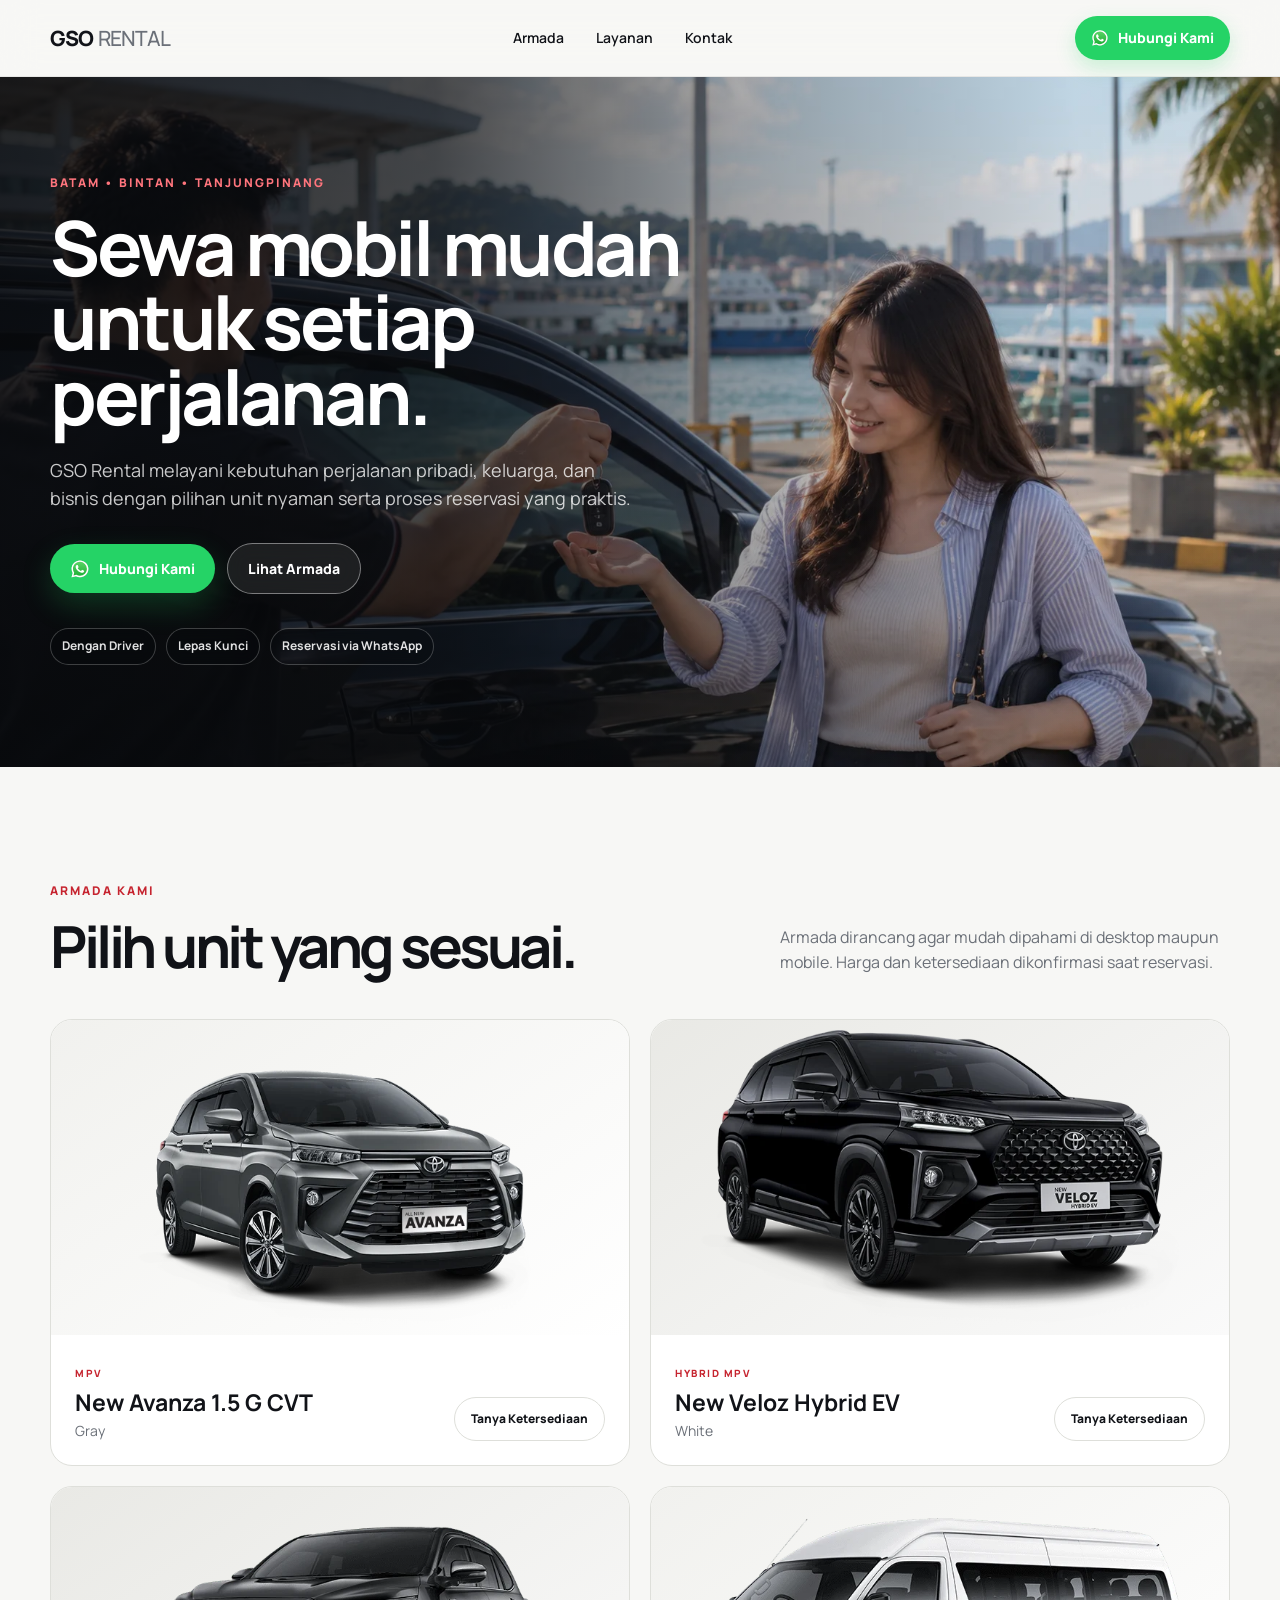
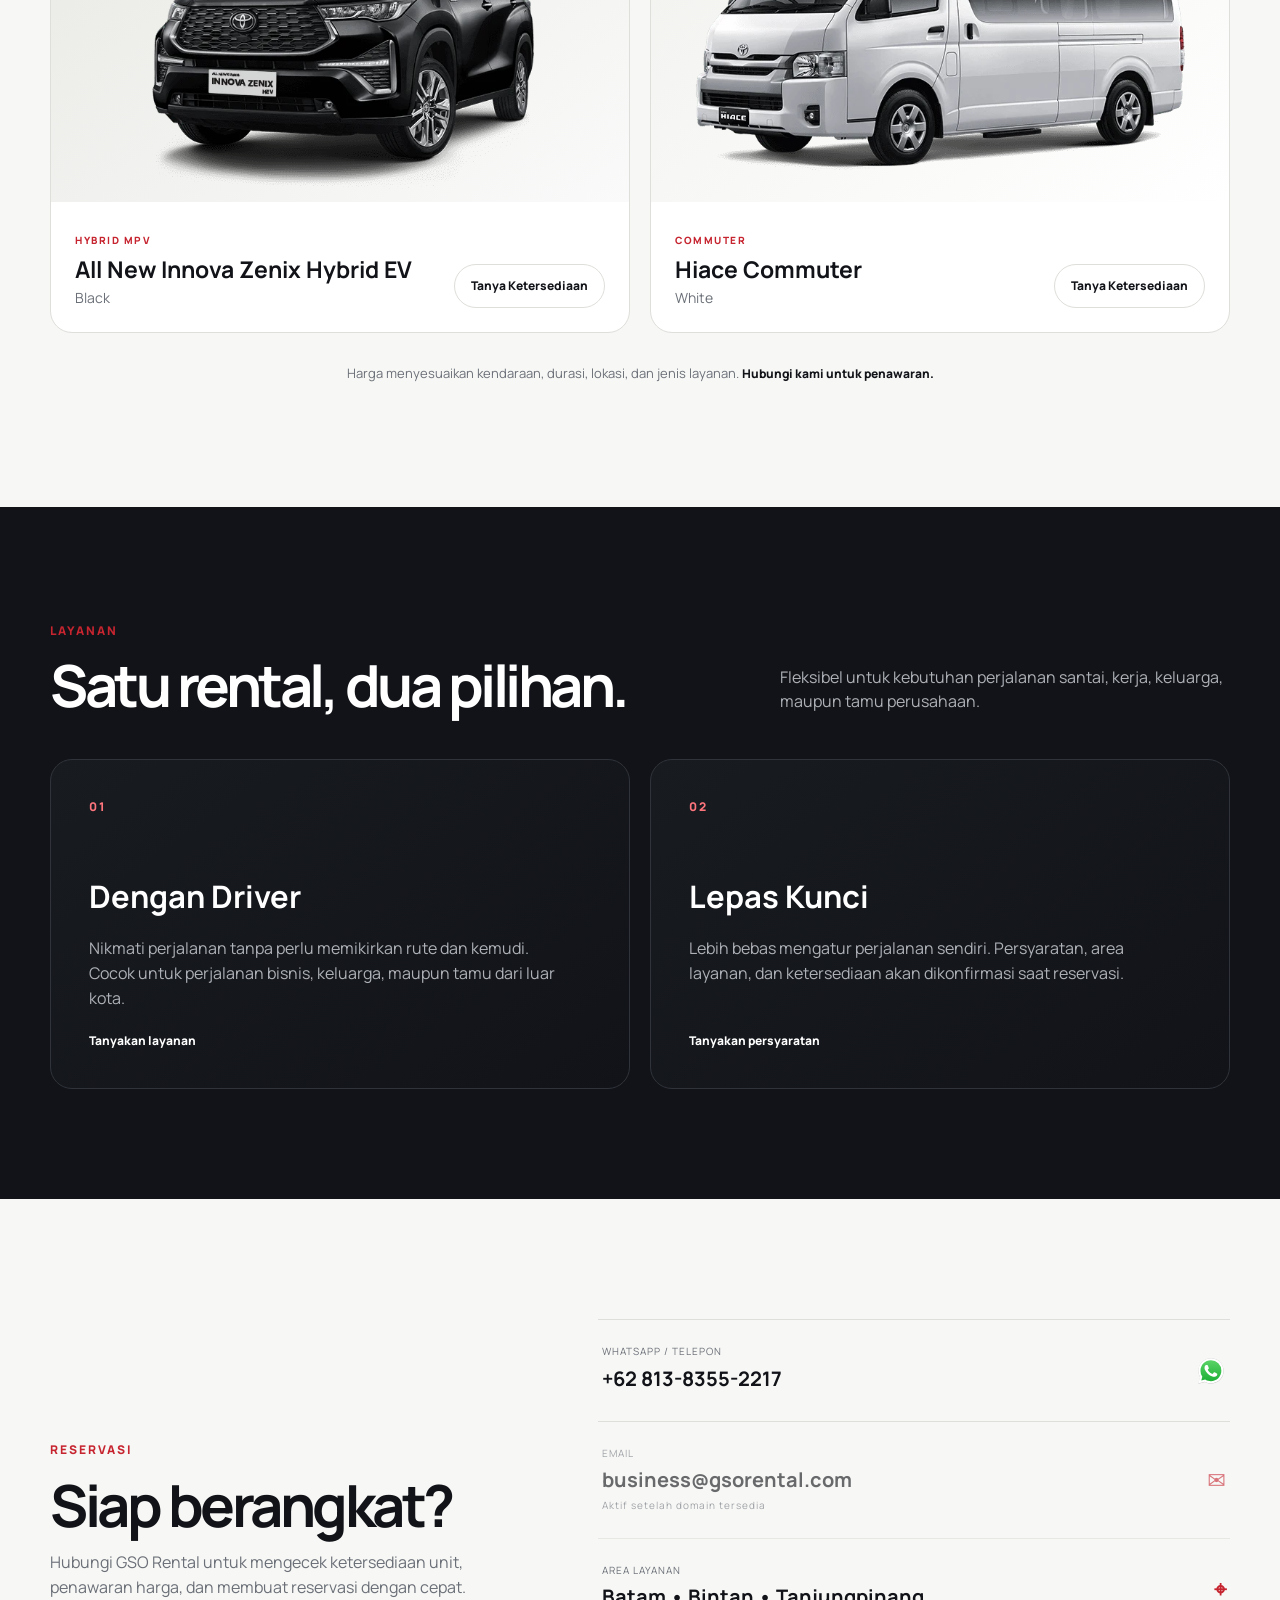
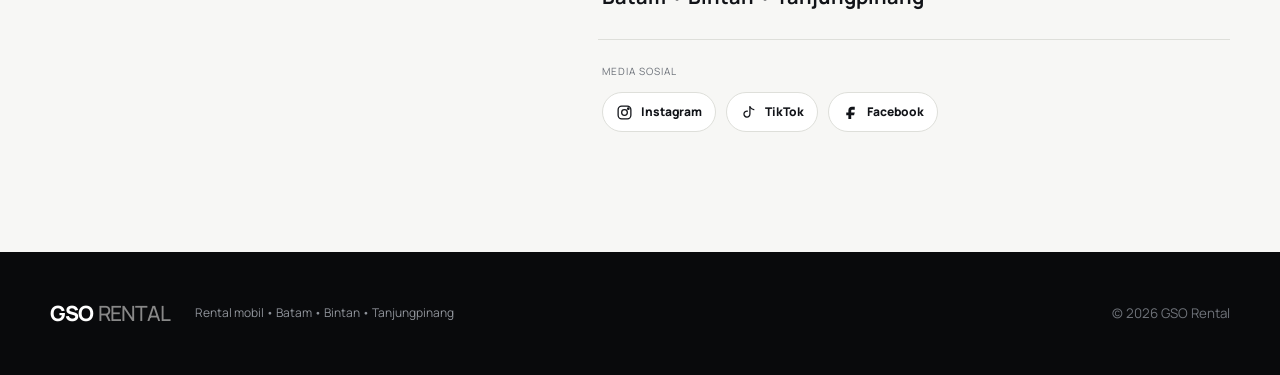
==== index.html @ fa52f247 "Added assets, Change png to webp Added new assets for car rental Changed png to webp in html and cs" ====
<!doctype html>
<html lang="id">
<head>
  <meta charset="utf-8">
  <meta name="viewport" content="width=device-width,initial-scale=1">
  <meta name="description" content="Rental mobil Batam, Bintan & Tanjungpinang dari GSO Rental. Pilihan Avanza, Veloz Hybrid, Innova Zenix Hybrid dan Hiace. Tersedia dengan driver atau lepas kunci.">
  <meta name="robots" content="noindex,nofollow">
  <meta name="theme-color" content="#111318">
  <meta property="og:locale" content="id_ID">
  <meta property="og:type" content="website">
  <meta property="og:title" content="GSO Rental | Rental Mobil Batam, Bintan & Tanjungpinang">
  <meta property="og:description" content="Sewa mobil dengan driver atau lepas kunci di Batam, Bintan dan Tanjungpinang. Cek unit dan ketersediaan via WhatsApp.">
  <meta property="og:site_name" content="GSO Rental">
  <meta name="twitter:card" content="summary_large_image">
  <meta name="twitter:title" content="GSO Rental | Rental Mobil Batam, Bintan & Tanjungpinang">
  <meta name="twitter:description" content="Sewa mobil dengan driver atau lepas kunci di Batam, Bintan dan Tanjungpinang.">
  <title>Rental Mobil Batam, Bintan & Tanjungpinang | GSO Rental</title>
  <!-- Preview deployment: keep noindex above. When gsorental.com is live, change to index,follow and add canonical/og:url. -->
  <script type="application/ld+json">
  {
    "@context": "https://schema.org",
    "@type": "AutoRental",
    "name": "GSO Rental",
    "description": "Rental mobil dengan driver atau lepas kunci di Batam, Bintan dan Tanjungpinang.",
    "telephone": "+62 813-8355-2217",
    "areaServed": ["Batam", "Bintan", "Tanjungpinang"],
    "availableLanguage": ["id"]
  }
  </script>
  <link rel="preconnect" href="https://fonts.googleapis.com">
  <link rel="preconnect" href="https://fonts.gstatic.com" crossorigin>
  <link href="https://fonts.googleapis.com/css2?family=Manrope:wght@400;500;600;700;800&display=swap" rel="stylesheet">
  <link rel="stylesheet" href="style.css">
</head>
<body>
  <header class="nav-wrap">
    <nav class="nav container">
      <a class="brand" href="#top" aria-label="GSO Rental">GSO<span>RENTAL</span></a>
      <div class="nav-links">
        <a href="#armada">Armada</a>
        <a href="#layanan">Layanan</a>
        <a href="#kontak">Kontak</a>
      </div>
      <a class="btn btn-small nav-cta" href="https://wa.me/6281383552217?text=Halo%20GSO%20Rental%2C%20saya%20ingin%20menanyakan%20ketersediaan%20mobil." target="_blank" rel="noopener">
        <img src="assets/whatsapp.svg" alt="" aria-hidden="true"> Hubungi Kami
      </a>
    </nav>
  </header>

  <main id="top">
    <section class="hero-photo">
      <div class="hero-overlay"></div>
      <div class="hero container">
        <div class="hero-copy reveal">
          <div class="eyebrow hero-eyebrow">BATAM • BINTAN • TANJUNGPINANG</div>
          <h1>Sewa mobil mudah<br><em>untuk setiap perjalanan.</em></h1>
          <p>GSO Rental melayani kebutuhan perjalanan pribadi, keluarga, dan bisnis dengan pilihan unit nyaman serta proses reservasi yang praktis.</p>
          <div class="hero-actions">
            <a class="btn btn-primary" href="https://wa.me/6281383552217?text=Halo%20GSO%20Rental%2C%20saya%20ingin%20reservasi%20mobil." target="_blank" rel="noopener">
              <img src="assets/whatsapp.svg" alt="" aria-hidden="true"> Hubungi Kami
            </a>
            <a class="btn btn-ghost" href="#armada">Lihat Armada</a>
          </div>
          <div class="hero-meta">
            <span>Dengan Driver</span>
            <span>Lepas Kunci</span>
            <span>Reservasi via WhatsApp</span>
          </div>
        </div>
      </div>
    </section>

    <section class="section container" id="armada">
      <div class="section-head reveal">
        <div><span class="eyebrow">ARMADA KAMI</span><h2>Pilih unit yang sesuai.</h2></div>
        <p>Armada dirancang agar mudah dipahami di desktop maupun mobile. Harga dan ketersediaan dikonfirmasi saat reservasi.</p>
      </div>
      <div class="fleet-grid">
        <article class="car-card reveal">
          <div class="car-img"><img src="assets/avanza.webp" alt="New Avanza 1.5 G CVT warna gray" loading="lazy"></div>
          <div class="car-info">
            <div>
              <span>MPV</span>
              <h3>New Avanza 1.5 G CVT</h3>
              <p>Gray</p>
            </div>
            <a class="mini-cta" href="https://wa.me/6281383552217?text=Halo%20GSO%20Rental%2C%20saya%20ingin%20menanyakan%20New%20Avanza%201.5%20G%20CVT." target="_blank" rel="noopener">Tanya Ketersediaan</a>
          </div>
        </article>
        <article class="car-card reveal">
          <div class="car-img dark"><img src="assets/veloz.webp" alt="New Veloz Hybrid EV warna white" loading="lazy"></div>
          <div class="car-info">
            <div>
              <span>HYBRID MPV</span>
              <h3>New Veloz Hybrid EV</h3>
              <p>White</p>
            </div>
            <a class="mini-cta" href="https://wa.me/6281383552217?text=Halo%20GSO%20Rental%2C%20saya%20ingin%20menanyakan%20New%20Veloz%20Hybrid%20EV." target="_blank" rel="noopener">Tanya Ketersediaan</a>
          </div>
        </article>
        <article class="car-card reveal">
          <div class="car-img dark"><img src="assets/zenix.webp" alt="All New Innova Zenix Hybrid EV" loading="lazy"></div>
          <div class="car-info">
            <div>
              <span>HYBRID MPV</span>
              <h3>All New Innova Zenix Hybrid EV</h3>
              <p>Black</p>
            </div>
            <a class="mini-cta" href="https://wa.me/6281383552217?text=Halo%20GSO%20Rental%2C%20saya%20ingin%20menanyakan%20All%20New%20Innova%20Zenix%20Hybrid%20EV." target="_blank" rel="noopener">Tanya Ketersediaan</a>
          </div>
        </article>
        <article class="car-card reveal">
          <div class="car-img"><img src="assets/hiace.webp" alt="Hiace Commuter warna white" loading="lazy"></div>
          <div class="car-info">
            <div>
              <span>COMMUTER</span>
              <h3>Hiace Commuter</h3>
              <p>White</p>
            </div>
            <a class="mini-cta" href="https://wa.me/6281383552217?text=Halo%20GSO%20Rental%2C%20saya%20ingin%20menanyakan%20Hiace%20Commuter." target="_blank" rel="noopener">Tanya Ketersediaan</a>
          </div>
        </article>
      </div>
      <p class="price-note reveal">Harga menyesuaikan kendaraan, durasi, lokasi, dan jenis layanan. <a href="https://wa.me/6281383552217" target="_blank" rel="noopener">Hubungi kami untuk penawaran.</a></p>
    </section>

    <section class="service-section" id="layanan">
      <div class="container">
        <div class="section-head light reveal">
          <div><span class="eyebrow">LAYANAN</span><h2 class="service-title">Satu rental, dua pilihan.</h2></div>
          <p>Fleksibel untuk kebutuhan perjalanan santai, kerja, keluarga, maupun tamu perusahaan.</p>
        </div>
        <div class="service-grid">
          <article class="service-card reveal">
            <div class="num">01</div>
            <h3>Dengan Driver</h3>
            <p>Nikmati perjalanan tanpa perlu memikirkan rute dan kemudi. Cocok untuk perjalanan bisnis, keluarga, maupun tamu dari luar kota.</p>
            <a href="https://wa.me/6281383552217?text=Halo%20GSO%20Rental%2C%20saya%20tertarik%20rental%20dengan%20driver." target="_blank" rel="noopener">Tanyakan layanan</a>
          </article>
          <article class="service-card reveal">
            <div class="num">02</div>
            <h3>Lepas Kunci</h3>
            <p>Lebih bebas mengatur perjalanan sendiri. Persyaratan, area layanan, dan ketersediaan akan dikonfirmasi saat reservasi.</p>
            <a href="https://wa.me/6281383552217?text=Halo%20GSO%20Rental%2C%20saya%20tertarik%20rental%20lepas%20kunci." target="_blank" rel="noopener">Tanyakan persyaratan</a>
          </article>
        </div>
      </div>
    </section>

    <section class="contact container" id="kontak">
      <div class="contact-copy reveal">
        <span class="eyebrow">RESERVASI</span>
        <h2>Siap berangkat?</h2>
        <p>Hubungi GSO Rental untuk mengecek ketersediaan unit, penawaran harga, dan membuat reservasi dengan cepat.</p>
      </div>
      <div class="contact-panel reveal">
        <a class="contact-row" href="https://wa.me/6281383552217" target="_blank" rel="noopener">
          <span><small>WHATSAPP / TELEPON</small><strong>+62 813-8355-2217</strong></span>
          <img class="contact-wa" src="assets/whatsapp.svg" alt="WhatsApp">
        </a>
        <div class="contact-row muted">
          <span><small>EMAIL</small><strong>business@gsorental.com</strong><em>Aktif setelah domain tersedia</em></span>
          <b>✉</b>
        </div>
        <div class="contact-row">
          <span><small>AREA LAYANAN</small><strong>Batam • Bintan • Tanjungpinang</strong></span>
          <b>⌖</b>
        </div>
        <div class="social-block">
          <small>MEDIA SOSIAL</small>
          <div class="social-links" aria-label="Media sosial GSO Rental">
            <a href="#" aria-label="Instagram GSO Rental" title="Instagram">
              <svg viewBox="0 0 24 24" aria-hidden="true"><rect x="3" y="3" width="18" height="18" rx="5"></rect><circle cx="12" cy="12" r="4"></circle><circle cx="17.4" cy="6.6" r="1"></circle></svg>
              <span>Instagram</span>
            </a>
            <a href="#" aria-label="TikTok GSO Rental" title="TikTok">
              <svg viewBox="0 0 24 24" aria-hidden="true"><path d="M14 4v10.2a4.2 4.2 0 1 1-3.6-4.16"></path><path d="M14 4c1.1 2.5 2.8 3.8 5.5 4"></path></svg>
              <span>TikTok</span>
            </a>
            <a href="#" aria-label="Facebook GSO Rental" title="Facebook">
              <svg viewBox="0 0 24 24" aria-hidden="true"><path d="M14 8h4V4h-4c-3 0-5 2-5 5v3H6v4h3v5h4v-5h4l1-4h-5V9c0-.7.3-1 1-1z"></path></svg>
              <span>Facebook</span>
            </a>
          </div>
        </div>
      </div>
    </section>
  </main>

  <footer>
    <div class="container">
      <div class="brand inverse">GSO<span>RENTAL</span></div>
      <p>Rental mobil • Batam • Bintan • Tanjungpinang</p>
      <small>© <span id="year"></span> GSO Rental</small>
    </div>
  </footer>
  <script src="script.js"></script>
</body>
</html>
---- style.css ----
:root{
  --ink:#111318;
  --muted:#6b7078;
  --paper:#f7f7f5;
  --line:#dedfda;
  --accent:#c6242f;
  --dark:#111318;
  --white:#fff;
  --wa:#25d366;
  --radius:22px;
}
*{box-sizing:border-box}
html{scroll-behavior:smooth}
body{margin:0;font-family:Manrope,system-ui,sans-serif;color:var(--ink);background:var(--paper);line-height:1.55}
.container{width:min(1180px,calc(100% - 40px));margin:auto}

.nav-wrap{position:sticky;top:0;z-index:20;background:rgba(247,247,245,.88);backdrop-filter:blur(18px);border-bottom:1px solid rgba(17,19,24,.07)}
.nav{height:76px;display:flex;align-items:center;justify-content:space-between;gap:18px}
.brand{font-size:21px;font-weight:800;letter-spacing:-1px;text-decoration:none;color:var(--ink);flex-shrink:0}
.brand span{font-weight:500;margin-left:5px;color:var(--muted)}
.nav-links{display:flex;gap:32px}
.nav-links a{color:var(--ink);text-decoration:none;font-weight:600;font-size:14px}
.nav-links a:hover{color:var(--accent)}
.btn{display:inline-flex;align-items:center;justify-content:center;gap:9px;padding:14px 20px;border-radius:999px;background:var(--ink);color:#fff;text-decoration:none;font-size:14px;font-weight:800;transition:transform .22s ease,background .22s ease,border-color .22s ease,box-shadow .22s ease}
.btn:hover{transform:translateY(-2px);background:var(--accent)}
.btn img{width:20px;height:20px;display:block}
.btn-small{padding:11px 16px}
.nav-cta{background:var(--wa);color:#fff;box-shadow:0 8px 20px rgba(37,211,102,.22)}
.nav-cta:hover{background:#20be5b;box-shadow:0 12px 28px rgba(37,211,102,.28)}
.nav-cta img{width:18px;height:18px}

.hero-photo{position:relative;min-height:690px;background-image:url('assets/hero-handover.webp');background-size:cover;background-position:center 46%;isolation:isolate;overflow:hidden}
.hero-overlay{position:absolute;inset:0;z-index:-1;background:linear-gradient(90deg,rgba(7,9,12,.88) 0%,rgba(7,9,12,.74) 34%,rgba(7,9,12,.34) 58%,rgba(7,9,12,.08) 84%),linear-gradient(0deg,rgba(7,9,12,.24),transparent 45%)}
.hero{min-height:690px;display:flex;align-items:center;padding-top:70px;padding-bottom:80px}
.hero-copy{max-width:640px;color:#fff}
.eyebrow{display:inline-block;font-size:12px;font-weight:800;letter-spacing:2px;color:var(--accent);margin-bottom:17px}
.hero-eyebrow{color:#ff757d}
.hero h1,.section h2,.service-section h2,.contact h2{font-size:clamp(42px,6vw,76px);line-height:.98;letter-spacing:-3.5px;margin:0}
.hero h1 em{font-style:normal;color:#fff}
.hero-copy>p{max-width:590px;font-size:18px;color:rgba(255,255,255,.78);margin:24px 0 30px}
.hero-actions{display:flex;gap:12px;align-items:center;flex-wrap:wrap}
.btn-primary{background:var(--wa);box-shadow:0 12px 30px rgba(37,211,102,.22);color:#fff}
.btn-primary:hover{background:#20be5b;box-shadow:0 15px 34px rgba(37,211,102,.28)}
.btn-ghost{background:rgba(255,255,255,.08);border:1px solid rgba(255,255,255,.42);backdrop-filter:blur(10px)}
.btn-ghost:hover{background:rgba(255,255,255,.16);border-color:#fff}
.hero-meta{display:flex;gap:10px;flex-wrap:wrap;margin-top:34px;color:rgba(255,255,255,.88);font-size:12px;font-weight:700}
.hero-meta span{border:1px solid rgba(255,255,255,.22);background:rgba(7,9,12,.25);backdrop-filter:blur(8px);padding:8px 11px;border-radius:999px}

.section{padding:110px 0}
.section-head{display:flex;justify-content:space-between;align-items:end;gap:50px;margin-bottom:45px}
.section-head h2,.service-section h2,.contact h2{font-size:clamp(36px,5vw,58px)}
.section-head>p{max-width:450px;color:var(--muted);margin:0}
.fleet-grid{display:grid;grid-template-columns:1fr 1fr;gap:20px}
.car-card{background:#fff;border:1px solid var(--line);border-radius:var(--radius);overflow:hidden;transition:transform .3s ease,box-shadow .3s ease}
.car-card:hover{transform:translateY(-5px);box-shadow:0 24px 60px rgba(0,0,0,.08)}
.car-img{height:315px;display:flex;align-items:center;justify-content:center;background:linear-gradient(145deg,#f1f1ee,#fff);overflow:hidden}
.car-img.dark{background:linear-gradient(145deg,#e9e9e5,#fafafa)}
.car-img img{width:94%;height:94%;object-fit:contain;transition:transform .4s ease}
.car-card:hover img{transform:scale(1.04)}
.car-info{display:flex;justify-content:space-between;align-items:end;padding:24px;gap:24px}
.car-info span{font-size:10px;font-weight:800;letter-spacing:1.5px;color:var(--accent)}
.car-info h3{font-size:23px;line-height:1.15;margin:5px 0 4px}
.car-info p{margin:0;color:var(--muted);font-size:14px}
.mini-cta,.price-note a,.service-card a{font-size:12px;font-weight:800;color:var(--ink);text-decoration:none}
.mini-cta{display:inline-flex;align-items:center;justify-content:center;white-space:nowrap;padding:12px 16px;border-radius:999px;border:1px solid var(--line);background:#fff;transition:.2s}
.mini-cta:hover{color:#fff;background:var(--ink);border-color:var(--ink)}
.price-note{text-align:center;color:var(--muted);font-size:13px;margin-top:30px}

.service-section{background:var(--dark);color:#fff;padding:110px 0}
.section-head.light p{color:#aeb1b7}
.service-grid{display:grid;grid-template-columns:1fr 1fr;gap:20px}
.service-card{position:relative;border:1px solid #30333a;border-radius:var(--radius);padding:38px;min-height:330px;background:linear-gradient(145deg,#181b20,#111318)}
.service-card .num{color:#ff757d;font-size:12px;font-weight:800;letter-spacing:2px}
.service-card h3{font-size:31px;margin:55px 0 10px}
.service-card p{color:#aeb1b7;max-width:480px}
.service-card a{color:#fff;position:absolute;bottom:38px}
.service-card a:hover{color:#7affaa}

.contact{display:grid;grid-template-columns:.85fr 1.15fr;gap:80px;align-items:center;padding:120px 0}
.contact-copy p{color:var(--muted);max-width:500px}
.contact-panel{border-top:1px solid var(--line)}
.contact-row{display:flex;justify-content:space-between;align-items:center;padding:24px 4px;border-bottom:1px solid var(--line);text-decoration:none;color:var(--ink)}
.contact-row small,.contact-row em,.social-block>small{display:block;color:var(--muted);font-size:10px;letter-spacing:1px;font-style:normal}
.contact-row strong{display:block;font-size:20px;margin:3px 0}
.contact-row b{font-size:22px;color:var(--accent)}
.contact-row.muted{opacity:.62}
.contact-wa{width:30px;height:30px}
.social-block{padding:24px 4px 0}
.social-links{display:flex;gap:10px;flex-wrap:wrap;margin-top:12px}
.social-links a{display:inline-flex;align-items:center;gap:8px;padding:10px 13px;border:1px solid var(--line);border-radius:999px;color:var(--ink);text-decoration:none;font-size:12px;font-weight:800;background:#fff;transition:.2s}
.social-links a:hover{transform:translateY(-2px);border-color:#b9bbc0}
.social-links svg{width:17px;height:17px;fill:none;stroke:currentColor;stroke-width:1.8;stroke-linecap:round;stroke-linejoin:round}
.social-links a:nth-child(3) svg{fill:currentColor;stroke:none}

footer{background:#090a0c;color:#fff;padding:40px 0}
footer .container{display:flex;align-items:center;gap:25px}
footer p{color:#8f939a;font-size:12px;flex:1}
.brand.inverse{color:#fff}.brand.inverse span{color:#888}
footer small{color:#6f737a}

.reveal{opacity:0;transform:translateY(22px);transition:opacity .7s ease,transform .7s ease}
.reveal.visible{opacity:1;transform:none}

@media(max-width:900px){
  .nav-links{display:none}
  .nav{height:72px}
  .hero-photo,.hero{min-height:650px}
  .hero-photo{background-position:60% center}
  .hero-overlay{background:linear-gradient(90deg,rgba(7,9,12,.92) 0%,rgba(7,9,12,.75) 60%,rgba(7,9,12,.3) 100%),linear-gradient(0deg,rgba(7,9,12,.24),transparent 45%)}
  .hero{padding-top:60px;padding-bottom:70px;align-items:flex-end}
  .hero-copy{max-width:560px}
  .hero h1{letter-spacing:-2.5px}
  .hero-copy>p{font-size:16px;max-width:500px}
  .section,.service-section{padding:82px 0}
  .section-head{display:block}
  .section-head>p{margin-top:18px}
  .service-grid,.contact{grid-template-columns:1fr}
  .contact{gap:35px;padding:82px 0}
  footer .container{align-items:flex-start;flex-direction:column;gap:5px}
  footer p{margin:3px 0}
}

@media(max-width:720px){
  .fleet-grid{
    display:flex;
    gap:16px;
    overflow-x:auto;
    scroll-snap-type:x mandatory;
    padding-bottom:8px;
    margin-right:-6px;
  }
  .fleet-grid::-webkit-scrollbar{height:7px}
  .fleet-grid::-webkit-scrollbar-thumb{background:#cbcec9;border-radius:999px}
  .car-card{
    min-width:86vw;
    max-width:360px;
    flex:0 0 86vw;
    scroll-snap-align:start;
  }
  .car-card:hover{transform:none;box-shadow:none}
  .car-img{height:210px;padding:8px 10px}
  .car-img img{width:88%;height:88%}
  .car-info{display:grid;grid-template-columns:1fr;align-items:start;padding:20px;gap:16px}
  .car-info h3{font-size:25px}
  .mini-cta{width:100%;padding:13px 16px}
}

@media(max-width:520px){
  .container{width:min(100% - 28px,1180px)}
  .nav .brand{font-size:18px}
  .nav-cta{font-size:13px;padding:11px 14px;min-height:42px;white-space:nowrap}
  .nav-cta img{width:18px;height:18px}
  .hero-photo,.hero{min-height:600px}
  .hero-photo{background-position:66% center}
  .hero-overlay{background:linear-gradient(180deg,rgba(7,9,12,.78) 0%,rgba(7,9,12,.65) 38%,rgba(7,9,12,.52) 100%)}
  .hero{padding-top:46px;padding-bottom:46px;align-items:flex-end}
  .hero h1{font-size:clamp(38px,13vw,52px);line-height:1.02;letter-spacing:-2.1px}
  .hero-copy>p{font-size:14px;max-width:95%}
  .hero-actions{display:flex;flex-wrap:nowrap;gap:8px;align-items:center}
  .hero-actions .btn{
    flex:0 0 auto;
    min-height:42px;
    padding:10px 13px;
    font-size:12.5px;
    line-height:1;
    gap:7px;
    white-space:nowrap;
  }
  .hero-actions .btn img{width:17px;height:17px}
  .hero-meta{gap:7px;margin-top:22px}
  .hero-meta span{padding:7px 9px;font-size:10px}
  .section-head h2,.service-section h2,.contact h2{font-size:34px}
  .service-section .section-head{margin-bottom:32px}
  .service-section .service-title{
    font-size:35px;
    line-height:1.12;
    letter-spacing:-1.35px;
    max-width:320px;
    text-wrap:balance;
  }
  .service-section .section-head>p{
    margin-top:16px;
    line-height:1.7;
    max-width:360px;
  }
  .car-card{min-width:84vw;flex-basis:84vw}
  .car-img{height:190px}
  .service-card{padding:28px;min-height:300px}
  .service-card h3{font-size:27px;margin-top:44px}
  .service-card a{bottom:28px}
  .contact-row strong{font-size:16px}
  .social-links a span{display:none}
  .social-links a{width:42px;height:42px;padding:0;justify-content:center}
}

@media(max-width:380px){
  .nav-cta{font-size:12px;padding:10px 12px}
  .hero-actions{gap:6px}
  .hero-actions .btn{font-size:11.5px;padding:9px 11px}
  .hero-actions .btn img{width:16px;height:16px}
  .service-section .service-title{font-size:32px;line-height:1.14}
}

@media(prefers-reduced-motion:reduce){
  html{scroll-behavior:auto}
  *,*::before,*::after{transition-duration:.01ms!important;animation-duration:.01ms!important;animation-iteration-count:1!important}
}
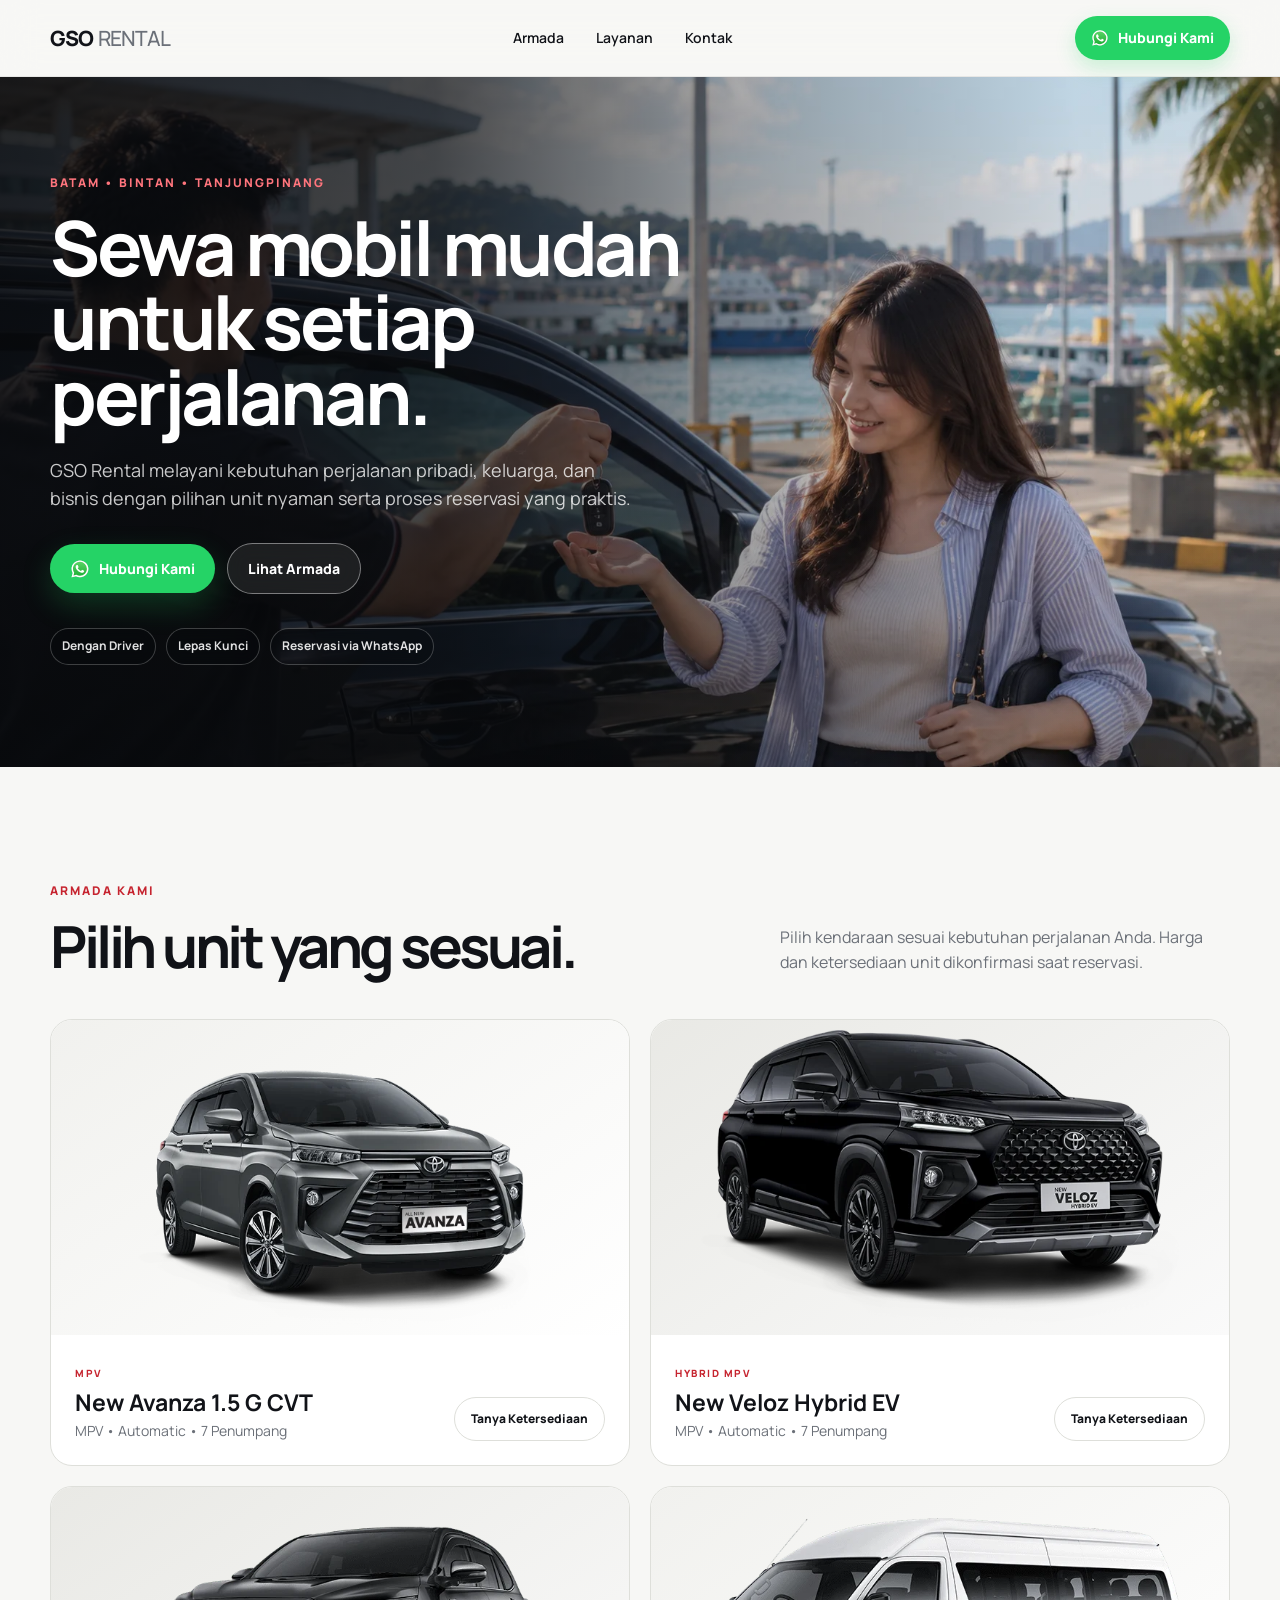
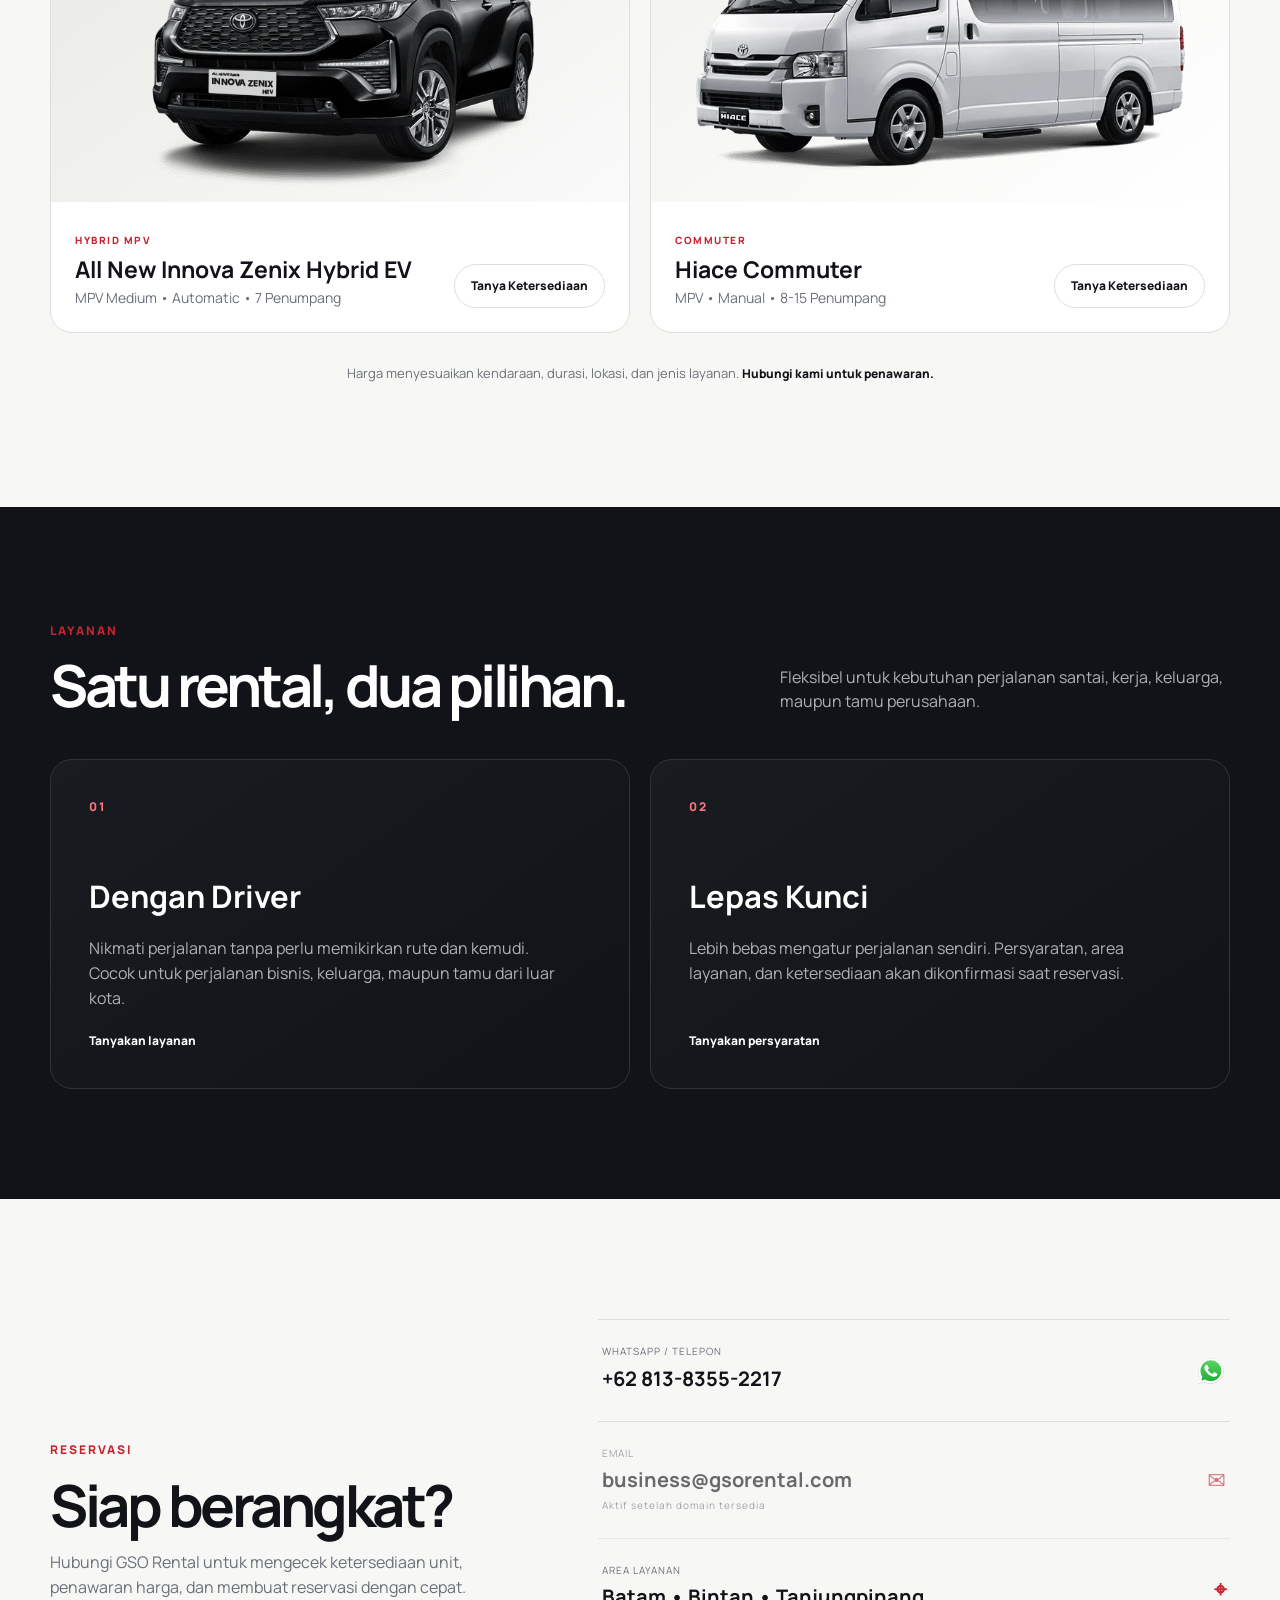
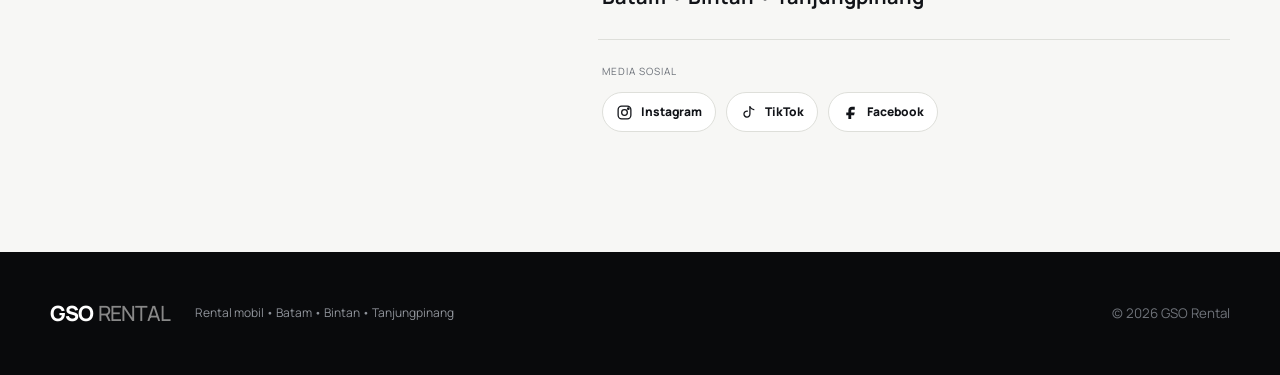
==== commit a55bc4a7: "Revise vehicle info with type and passenger details Updated vehicle descriptions to include type and" ====
--- a/index.html
+++ b/index.html
@@ -73,7 +73,7 @@
     <section class="section container" id="armada">
       <div class="section-head reveal">
         <div><span class="eyebrow">ARMADA KAMI</span><h2>Pilih unit yang sesuai.</h2></div>
-        <p>Armada dirancang agar mudah dipahami di desktop maupun mobile. Harga dan ketersediaan dikonfirmasi saat reservasi.</p>
+        <p>Pilih kendaraan sesuai kebutuhan perjalanan Anda. Harga dan ketersediaan unit dikonfirmasi saat reservasi.</p>
       </div>
       <div class="fleet-grid">
         <article class="car-card reveal">
@@ -82,7 +82,7 @@
             <div>
               <span>MPV</span>
               <h3>New Avanza 1.5 G CVT</h3>
-              <p>Gray</p>
+              <p>MPV • Automatic • 7 Penumpang</p>
             </div>
             <a class="mini-cta" href="https://wa.me/6281383552217?text=Halo%20GSO%20Rental%2C%20saya%20ingin%20menanyakan%20New%20Avanza%201.5%20G%20CVT." target="_blank" rel="noopener">Tanya Ketersediaan</a>
           </div>
@@ -93,7 +93,7 @@
             <div>
               <span>HYBRID MPV</span>
               <h3>New Veloz Hybrid EV</h3>
-              <p>White</p>
+              <p>MPV • Automatic • 7 Penumpang</p>
             </div>
             <a class="mini-cta" href="https://wa.me/6281383552217?text=Halo%20GSO%20Rental%2C%20saya%20ingin%20menanyakan%20New%20Veloz%20Hybrid%20EV." target="_blank" rel="noopener">Tanya Ketersediaan</a>
           </div>
@@ -104,7 +104,7 @@
             <div>
               <span>HYBRID MPV</span>
               <h3>All New Innova Zenix Hybrid EV</h3>
-              <p>Black</p>
+              <p>MPV Medium • Automatic • 7 Penumpang</p>
             </div>
             <a class="mini-cta" href="https://wa.me/6281383552217?text=Halo%20GSO%20Rental%2C%20saya%20ingin%20menanyakan%20All%20New%20Innova%20Zenix%20Hybrid%20EV." target="_blank" rel="noopener">Tanya Ketersediaan</a>
           </div>
@@ -115,7 +115,7 @@
             <div>
               <span>COMMUTER</span>
               <h3>Hiace Commuter</h3>
-              <p>White</p>
+              <p>MPV • Manual • 8-15 Penumpang</p>
             </div>
             <a class="mini-cta" href="https://wa.me/6281383552217?text=Halo%20GSO%20Rental%2C%20saya%20ingin%20menanyakan%20Hiace%20Commuter." target="_blank" rel="noopener">Tanya Ketersediaan</a>
           </div>
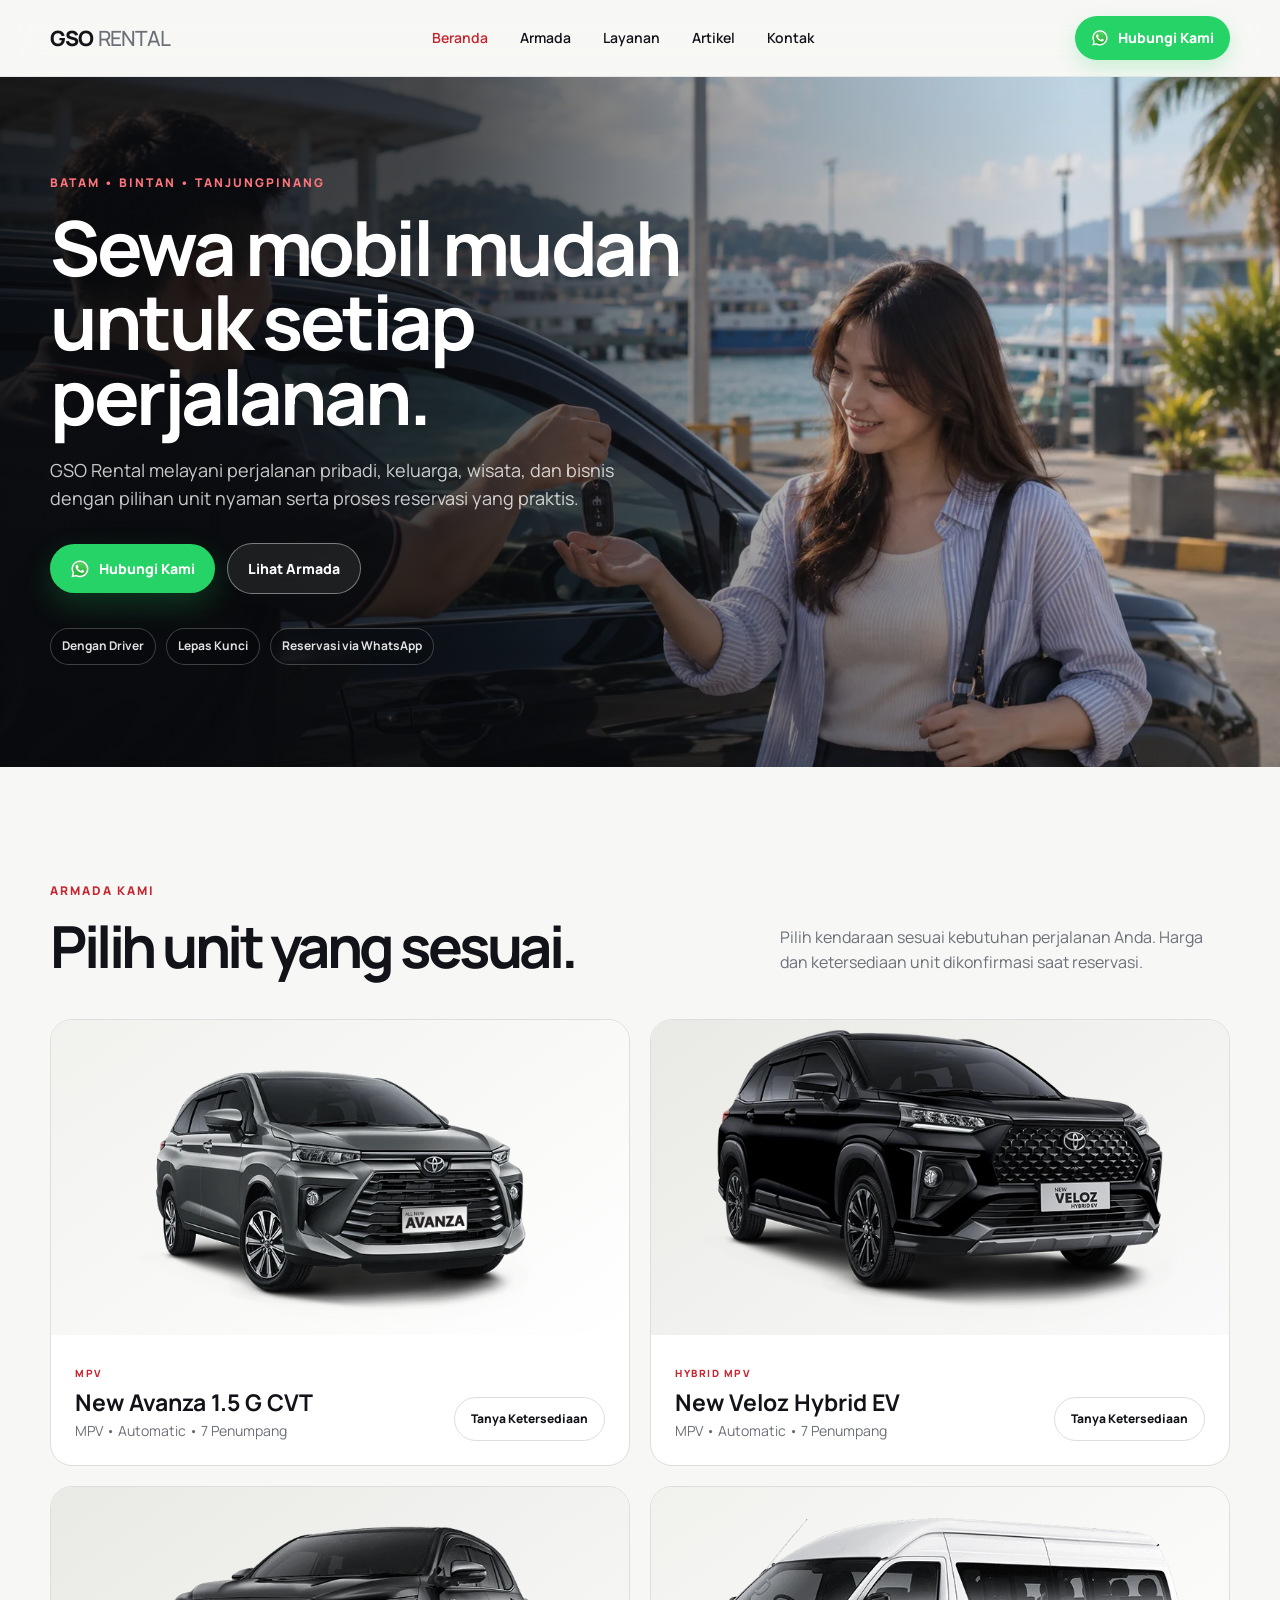
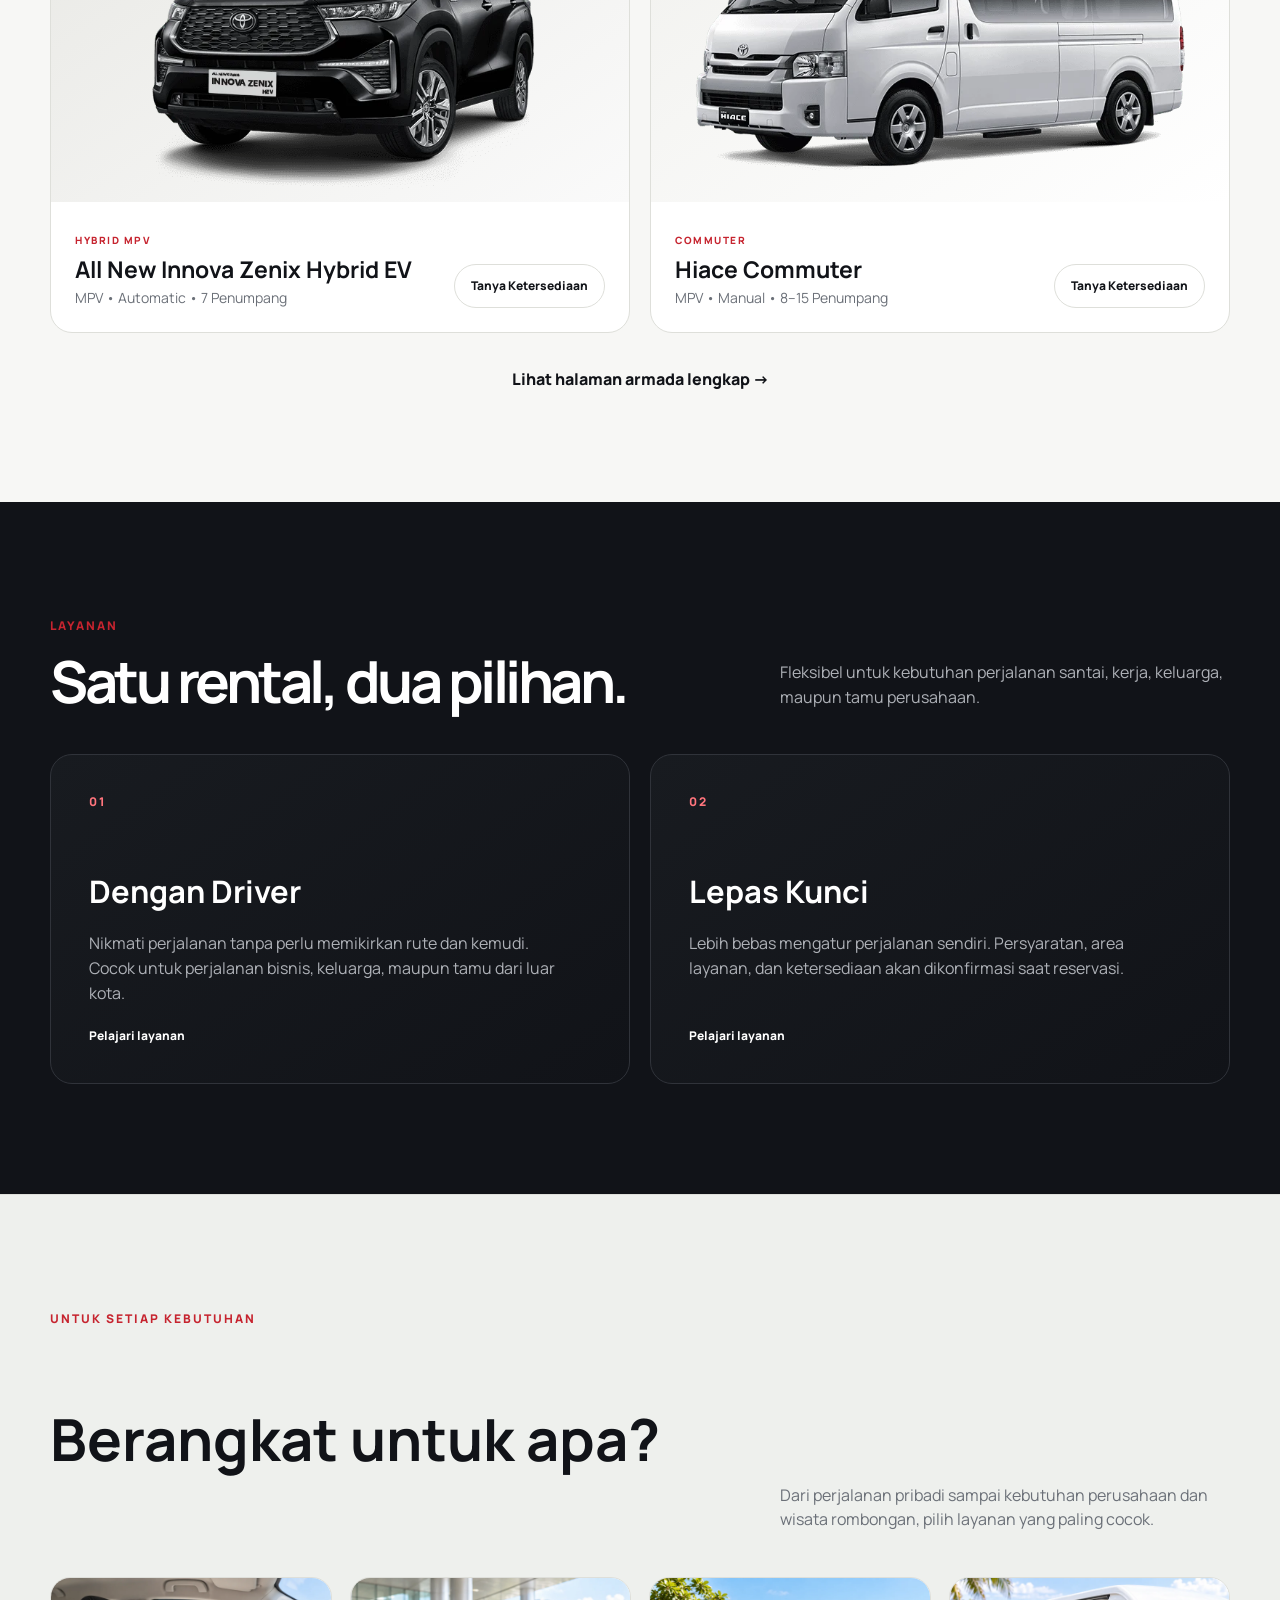
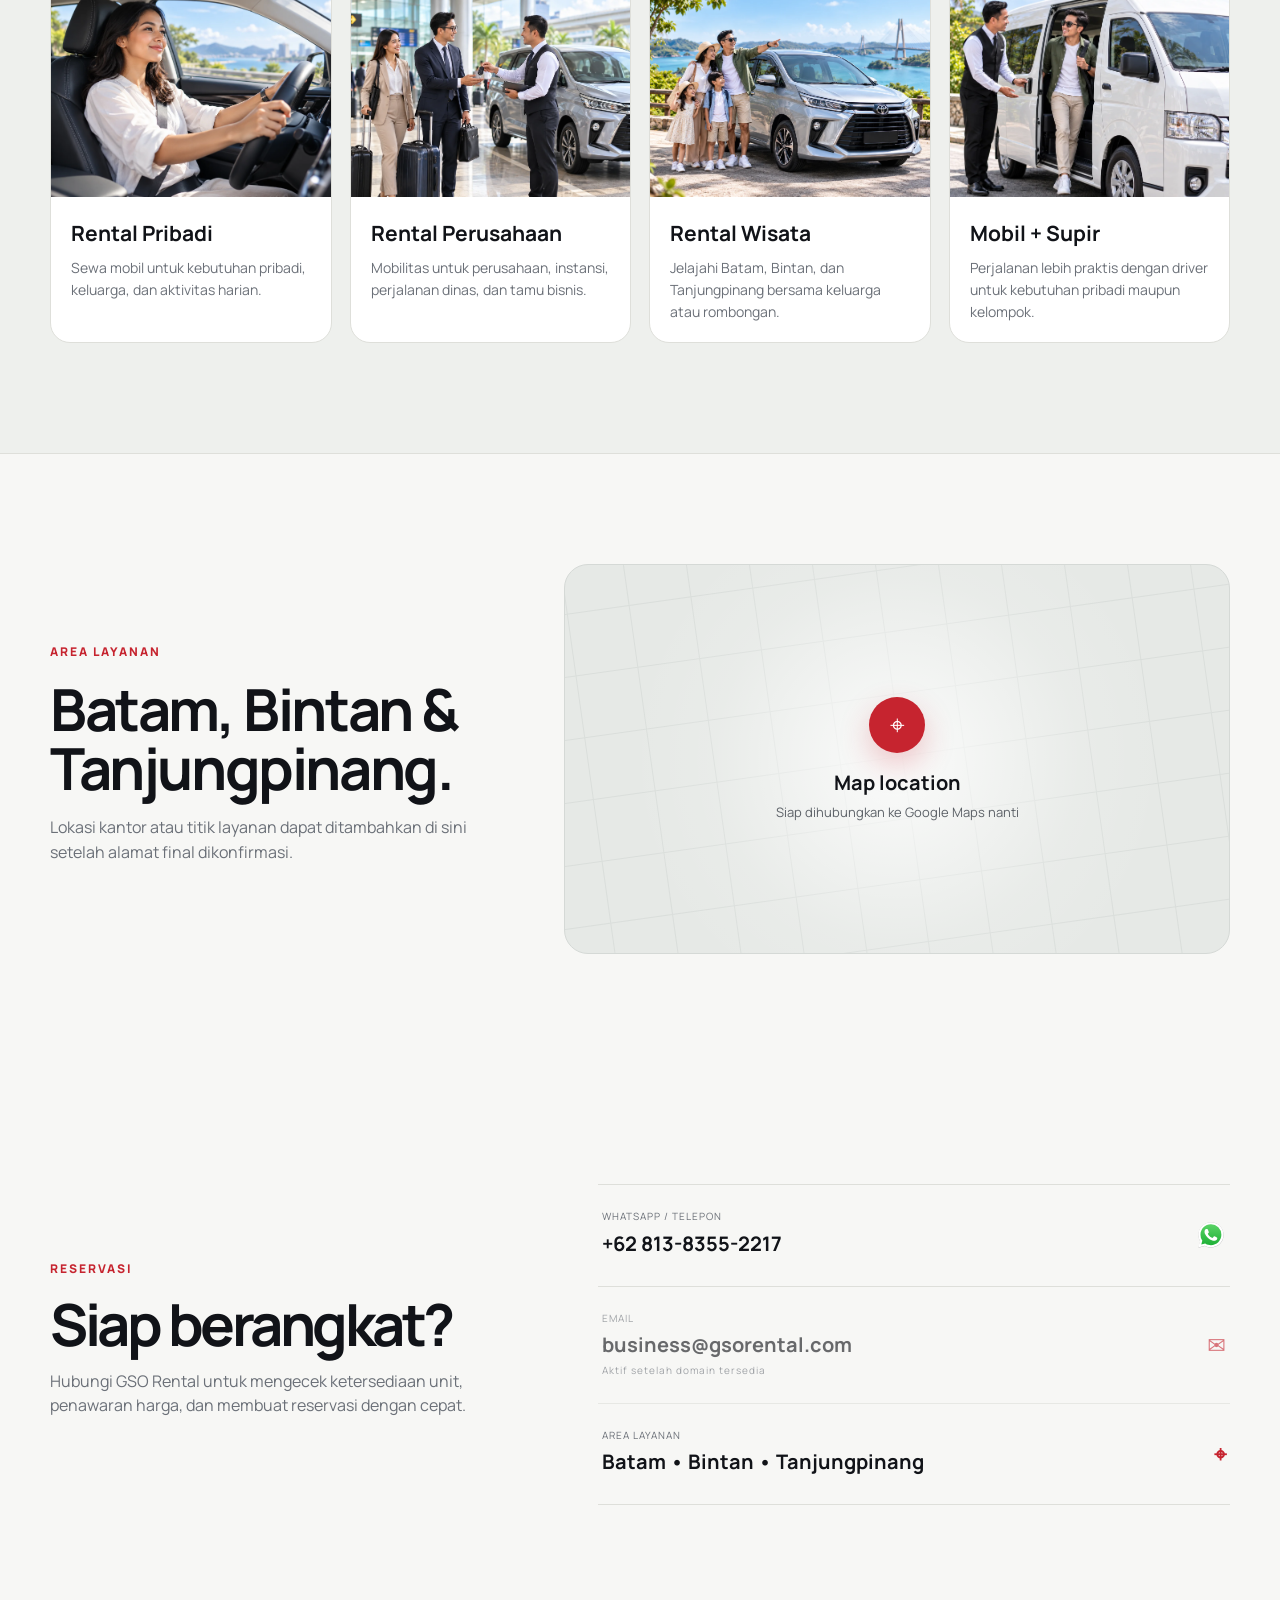
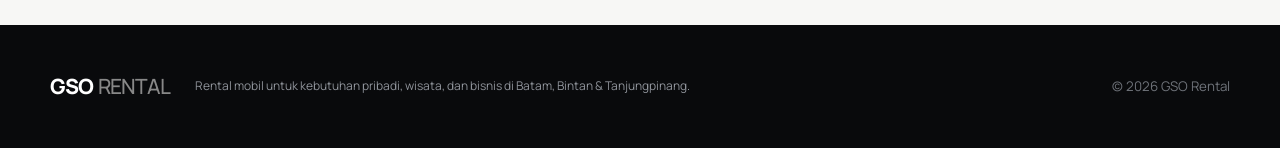
==== commit 730c8541: "Added Service and Article page Added service and article page, Some User Interface to match custome" ====
--- a/index.html
+++ b/index.html
@@ -15,16 +15,17 @@
   <meta name="twitter:title" content="GSO Rental | Rental Mobil Batam, Bintan & Tanjungpinang">
   <meta name="twitter:description" content="Sewa mobil dengan driver atau lepas kunci di Batam, Bintan dan Tanjungpinang.">
   <title>Rental Mobil Batam, Bintan & Tanjungpinang | GSO Rental</title>
-  <!-- Preview deployment: keep noindex above. When gsorental.com is live, change to index,follow and add canonical/og:url. -->
+  <link rel="icon" href="favicon.ico" sizes="any">
+  <link rel="icon" href="favicon.svg" type="image/svg+xml">
   <script type="application/ld+json">
   {
-    "@context": "https://schema.org",
-    "@type": "AutoRental",
-    "name": "GSO Rental",
-    "description": "Rental mobil dengan driver atau lepas kunci di Batam, Bintan dan Tanjungpinang.",
-    "telephone": "+62 813-8355-2217",
-    "areaServed": ["Batam", "Bintan", "Tanjungpinang"],
-    "availableLanguage": ["id"]
+    "@context":"https://schema.org",
+    "@type":"AutoRental",
+    "name":"GSO Rental",
+    "description":"Rental mobil dengan driver atau lepas kunci di Batam, Bintan dan Tanjungpinang.",
+    "telephone":"+62 813-8355-2217",
+    "areaServed":["Batam","Bintan","Tanjungpinang"],
+    "availableLanguage":["id"]
   }
   </script>
   <link rel="preconnect" href="https://fonts.googleapis.com">
@@ -34,11 +35,13 @@
 </head>
 <body>
   <header class="nav-wrap">
-    <nav class="nav container">
-      <a class="brand" href="#top" aria-label="GSO Rental">GSO<span>RENTAL</span></a>
+    <nav class="nav container" aria-label="Navigasi utama">
+      <a class="brand" href="index.html" aria-label="GSO Rental beranda">GSO<span>RENTAL</span></a>
       <div class="nav-links">
-        <a href="#armada">Armada</a>
-        <a href="#layanan">Layanan</a>
+        <a href="index.html" class="active">Beranda</a>
+        <a href="armada.html">Armada</a>
+        <a href="layanan.html">Layanan</a>
+        <a href="artikel/">Artikel</a>
         <a href="#kontak">Kontak</a>
       </div>
       <a class="btn btn-small nav-cta" href="https://wa.me/6281383552217?text=Halo%20GSO%20Rental%2C%20saya%20ingin%20menanyakan%20ketersediaan%20mobil." target="_blank" rel="noopener">
@@ -54,18 +57,12 @@
         <div class="hero-copy reveal">
           <div class="eyebrow hero-eyebrow">BATAM • BINTAN • TANJUNGPINANG</div>
           <h1>Sewa mobil mudah<br><em>untuk setiap perjalanan.</em></h1>
-          <p>GSO Rental melayani kebutuhan perjalanan pribadi, keluarga, dan bisnis dengan pilihan unit nyaman serta proses reservasi yang praktis.</p>
+          <p>GSO Rental melayani perjalanan pribadi, keluarga, wisata, dan bisnis dengan pilihan unit nyaman serta proses reservasi yang praktis.</p>
           <div class="hero-actions">
-            <a class="btn btn-primary" href="https://wa.me/6281383552217?text=Halo%20GSO%20Rental%2C%20saya%20ingin%20reservasi%20mobil." target="_blank" rel="noopener">
-              <img src="assets/whatsapp.svg" alt="" aria-hidden="true"> Hubungi Kami
-            </a>
-            <a class="btn btn-ghost" href="#armada">Lihat Armada</a>
+            <a class="btn btn-primary" href="https://wa.me/6281383552217?text=Halo%20GSO%20Rental%2C%20saya%20ingin%20reservasi%20mobil." target="_blank" rel="noopener"><img src="assets/whatsapp.svg" alt="" aria-hidden="true"> Hubungi Kami</a>
+            <a class="btn btn-ghost" href="armada.html">Lihat Armada</a>
           </div>
-          <div class="hero-meta">
-            <span>Dengan Driver</span>
-            <span>Lepas Kunci</span>
-            <span>Reservasi via WhatsApp</span>
-          </div>
+          <div class="hero-meta"><span>Dengan Driver</span><span>Lepas Kunci</span><span>Reservasi via WhatsApp</span></div>
         </div>
       </div>
     </section>
@@ -77,51 +74,23 @@
       </div>
       <div class="fleet-grid">
         <article class="car-card reveal">
-          <div class="car-img"><img src="assets/avanza.webp" alt="New Avanza 1.5 G CVT warna gray" loading="lazy"></div>
-          <div class="car-info">
-            <div>
-              <span>MPV</span>
-              <h3>New Avanza 1.5 G CVT</h3>
-              <p>MPV • Automatic • 7 Penumpang</p>
-            </div>
-            <a class="mini-cta" href="https://wa.me/6281383552217?text=Halo%20GSO%20Rental%2C%20saya%20ingin%20menanyakan%20New%20Avanza%201.5%20G%20CVT." target="_blank" rel="noopener">Tanya Ketersediaan</a>
-          </div>
+          <div class="car-img"><img src="assets/avanza.webp" alt="New Avanza 1.5 G CVT" loading="lazy"></div>
+          <div class="car-info"><div><span>MPV</span><h3>New Avanza 1.5 G CVT</h3><p>MPV • Automatic • 7 Penumpang</p></div><a class="mini-cta" href="https://wa.me/6281383552217?text=Halo%20GSO%20Rental%2C%20saya%20ingin%20menanyakan%20New%20Avanza%201.5%20G%20CVT." target="_blank" rel="noopener">Tanya Ketersediaan</a></div>
         </article>
         <article class="car-card reveal">
-          <div class="car-img dark"><img src="assets/veloz.webp" alt="New Veloz Hybrid EV warna white" loading="lazy"></div>
-          <div class="car-info">
-            <div>
-              <span>HYBRID MPV</span>
-              <h3>New Veloz Hybrid EV</h3>
-              <p>MPV • Automatic • 7 Penumpang</p>
-            </div>
-            <a class="mini-cta" href="https://wa.me/6281383552217?text=Halo%20GSO%20Rental%2C%20saya%20ingin%20menanyakan%20New%20Veloz%20Hybrid%20EV." target="_blank" rel="noopener">Tanya Ketersediaan</a>
-          </div>
+          <div class="car-img dark"><img src="assets/veloz.webp" alt="New Veloz Hybrid EV" loading="lazy"></div>
+          <div class="car-info"><div><span>HYBRID MPV</span><h3>New Veloz Hybrid EV</h3><p>MPV • Automatic • 7 Penumpang</p></div><a class="mini-cta" href="https://wa.me/6281383552217?text=Halo%20GSO%20Rental%2C%20saya%20ingin%20menanyakan%20New%20Veloz%20Hybrid%20EV." target="_blank" rel="noopener">Tanya Ketersediaan</a></div>
         </article>
         <article class="car-card reveal">
           <div class="car-img dark"><img src="assets/zenix.webp" alt="All New Innova Zenix Hybrid EV" loading="lazy"></div>
-          <div class="car-info">
-            <div>
-              <span>HYBRID MPV</span>
-              <h3>All New Innova Zenix Hybrid EV</h3>
-              <p>MPV Medium • Automatic • 7 Penumpang</p>
-            </div>
-            <a class="mini-cta" href="https://wa.me/6281383552217?text=Halo%20GSO%20Rental%2C%20saya%20ingin%20menanyakan%20All%20New%20Innova%20Zenix%20Hybrid%20EV." target="_blank" rel="noopener">Tanya Ketersediaan</a>
-          </div>
+          <div class="car-info"><div><span>HYBRID MPV</span><h3>All New Innova Zenix Hybrid EV</h3><p>MPV • Automatic • 7 Penumpang</p></div><a class="mini-cta" href="https://wa.me/6281383552217?text=Halo%20GSO%20Rental%2C%20saya%20ingin%20menanyakan%20All%20New%20Innova%20Zenix%20Hybrid%20EV." target="_blank" rel="noopener">Tanya Ketersediaan</a></div>
         </article>
         <article class="car-card reveal">
-          <div class="car-img"><img src="assets/hiace.webp" alt="Hiace Commuter warna white" loading="lazy"></div>
-          <div class="car-info">
-            <div>
-              <span>COMMUTER</span>
-              <h3>Hiace Commuter</h3>
-              <p>MPV • Manual • 8-15 Penumpang</p>
-            </div>
-            <a class="mini-cta" href="https://wa.me/6281383552217?text=Halo%20GSO%20Rental%2C%20saya%20ingin%20menanyakan%20Hiace%20Commuter." target="_blank" rel="noopener">Tanya Ketersediaan</a>
-          </div>
+          <div class="car-img"><img src="assets/hiace.webp" alt="Hiace Commuter" loading="lazy"></div>
+          <div class="car-info"><div><span>COMMUTER</span><h3>Hiace Commuter</h3><p>MPV • Manual • 8–15 Penumpang</p></div><a class="mini-cta" href="https://wa.me/6281383552217?text=Halo%20GSO%20Rental%2C%20saya%20ingin%20menanyakan%20Hiace%20Commuter." target="_blank" rel="noopener">Tanya Ketersediaan</a></div>
         </article>
       </div>
-      <p class="price-note reveal">Harga menyesuaikan kendaraan, durasi, lokasi, dan jenis layanan. <a href="https://wa.me/6281383552217" target="_blank" rel="noopener">Hubungi kami untuk penawaran.</a></p>
+      <div class="center-actions reveal"><a class="text-link" href="armada.html">Lihat halaman armada lengkap →</a></div>
     </section>
 
     <section class="service-section" id="layanan">
@@ -131,68 +100,44 @@
           <p>Fleksibel untuk kebutuhan perjalanan santai, kerja, keluarga, maupun tamu perusahaan.</p>
         </div>
         <div class="service-grid">
-          <article class="service-card reveal">
-            <div class="num">01</div>
-            <h3>Dengan Driver</h3>
-            <p>Nikmati perjalanan tanpa perlu memikirkan rute dan kemudi. Cocok untuk perjalanan bisnis, keluarga, maupun tamu dari luar kota.</p>
-            <a href="https://wa.me/6281383552217?text=Halo%20GSO%20Rental%2C%20saya%20tertarik%20rental%20dengan%20driver." target="_blank" rel="noopener">Tanyakan layanan</a>
-          </article>
-          <article class="service-card reveal">
-            <div class="num">02</div>
-            <h3>Lepas Kunci</h3>
-            <p>Lebih bebas mengatur perjalanan sendiri. Persyaratan, area layanan, dan ketersediaan akan dikonfirmasi saat reservasi.</p>
-            <a href="https://wa.me/6281383552217?text=Halo%20GSO%20Rental%2C%20saya%20tertarik%20rental%20lepas%20kunci." target="_blank" rel="noopener">Tanyakan persyaratan</a>
-          </article>
+          <article class="service-card reveal"><div class="num">01</div><h3>Dengan Driver</h3><p>Nikmati perjalanan tanpa perlu memikirkan rute dan kemudi. Cocok untuk perjalanan bisnis, keluarga, maupun tamu dari luar kota.</p><a href="layanan.html#driver">Pelajari layanan</a></article>
+          <article class="service-card reveal"><div class="num">02</div><h3>Lepas Kunci</h3><p>Lebih bebas mengatur perjalanan sendiri. Persyaratan, area layanan, dan ketersediaan akan dikonfirmasi saat reservasi.</p><a href="layanan.html#lepas-kunci">Pelajari layanan</a></article>
         </div>
       </div>
     </section>
 
+    <section class="usecase-section">
+      <div class="container">
+        <div class="section-head reveal">
+          <div><span class="eyebrow">UNTUK SETIAP KEBUTUHAN</span><h2>Berangkat untuk apa?</h2></div>
+          <p>Dari perjalanan pribadi sampai kebutuhan perusahaan dan wisata rombongan, pilih layanan yang paling cocok.</p>
+        </div>
+        <div class="usecase-grid">
+          <article class="usecase-card reveal"><img src="assets/rental-pribadi.webp" alt="Rental mobil untuk perjalanan pribadi" loading="lazy"><div><h3>Rental Pribadi</h3><p>Sewa mobil untuk kebutuhan pribadi, keluarga, dan aktivitas harian.</p></div></article>
+          <article class="usecase-card reveal"><img src="assets/rental-perusahaan.webp" alt="Rental mobil untuk kebutuhan perusahaan" loading="lazy"><div><h3>Rental Perusahaan</h3><p>Mobilitas untuk perusahaan, instansi, perjalanan dinas, dan tamu bisnis.</p></div></article>
+          <article class="usecase-card reveal"><img src="assets/rental-wisata.webp" alt="Rental mobil untuk wisata di Kepulauan Riau" loading="lazy"><div><h3>Rental Wisata</h3><p>Jelajahi Batam, Bintan, dan Tanjungpinang bersama keluarga atau rombongan.</p></div></article>
+          <article class="usecase-card reveal"><img src="assets/mobil-supir.webp" alt="Rental mobil dengan supir menggunakan Hiace" loading="lazy"><div><h3>Mobil + Supir</h3><p>Perjalanan lebih praktis dengan driver untuk kebutuhan pribadi maupun kelompok.</p></div></article>
+        </div>
+      </div>
+    </section>
+
+    <section class="map-section container" id="lokasi">
+      <div class="map-copy reveal"><span class="eyebrow">AREA LAYANAN</span><h2>Batam, Bintan & Tanjungpinang.</h2><p>Lokasi kantor atau titik layanan dapat ditambahkan di sini setelah alamat final dikonfirmasi.</p></div>
+      <div class="map-placeholder reveal" role="img" aria-label="Placeholder peta lokasi GSO Rental"><div class="map-grid"></div><div class="map-pin">⌖</div><strong>Map location</strong><span>Siap dihubungkan ke Google Maps nanti</span></div>
+    </section>
+
     <section class="contact container" id="kontak">
-      <div class="contact-copy reveal">
-        <span class="eyebrow">RESERVASI</span>
-        <h2>Siap berangkat?</h2>
-        <p>Hubungi GSO Rental untuk mengecek ketersediaan unit, penawaran harga, dan membuat reservasi dengan cepat.</p>
-      </div>
+      <div class="contact-copy reveal"><span class="eyebrow">RESERVASI</span><h2>Siap berangkat?</h2><p>Hubungi GSO Rental untuk mengecek ketersediaan unit, penawaran harga, dan membuat reservasi dengan cepat.</p></div>
       <div class="contact-panel reveal">
-        <a class="contact-row" href="https://wa.me/6281383552217" target="_blank" rel="noopener">
-          <span><small>WHATSAPP / TELEPON</small><strong>+62 813-8355-2217</strong></span>
-          <img class="contact-wa" src="assets/whatsapp.svg" alt="WhatsApp">
-        </a>
-        <div class="contact-row muted">
-          <span><small>EMAIL</small><strong>business@gsorental.com</strong><em>Aktif setelah domain tersedia</em></span>
-          <b>✉</b>
-        </div>
-        <div class="contact-row">
-          <span><small>AREA LAYANAN</small><strong>Batam • Bintan • Tanjungpinang</strong></span>
-          <b>⌖</b>
-        </div>
-        <div class="social-block">
-          <small>MEDIA SOSIAL</small>
-          <div class="social-links" aria-label="Media sosial GSO Rental">
-            <a href="#" aria-label="Instagram GSO Rental" title="Instagram">
-              <svg viewBox="0 0 24 24" aria-hidden="true"><rect x="3" y="3" width="18" height="18" rx="5"></rect><circle cx="12" cy="12" r="4"></circle><circle cx="17.4" cy="6.6" r="1"></circle></svg>
-              <span>Instagram</span>
-            </a>
-            <a href="#" aria-label="TikTok GSO Rental" title="TikTok">
-              <svg viewBox="0 0 24 24" aria-hidden="true"><path d="M14 4v10.2a4.2 4.2 0 1 1-3.6-4.16"></path><path d="M14 4c1.1 2.5 2.8 3.8 5.5 4"></path></svg>
-              <span>TikTok</span>
-            </a>
-            <a href="#" aria-label="Facebook GSO Rental" title="Facebook">
-              <svg viewBox="0 0 24 24" aria-hidden="true"><path d="M14 8h4V4h-4c-3 0-5 2-5 5v3H6v4h3v5h4v-5h4l1-4h-5V9c0-.7.3-1 1-1z"></path></svg>
-              <span>Facebook</span>
-            </a>
-          </div>
-        </div>
+        <a class="contact-row" href="https://wa.me/6281383552217" target="_blank" rel="noopener"><span><small>WHATSAPP / TELEPON</small><strong>+62 813-8355-2217</strong></span><img class="contact-wa" src="assets/whatsapp.svg" alt="WhatsApp"></a>
+        <div class="contact-row muted"><span><small>EMAIL</small><strong>business@gsorental.com</strong><em>Aktif setelah domain tersedia</em></span><b>✉</b></div>
+        <div class="contact-row"><span><small>AREA LAYANAN</small><strong>Batam • Bintan • Tanjungpinang</strong></span><b>⌖</b></div>
       </div>
     </section>
   </main>
 
   <footer>
-    <div class="container">
-      <div class="brand inverse">GSO<span>RENTAL</span></div>
-      <p>Rental mobil • Batam • Bintan • Tanjungpinang</p>
-      <small>© <span id="year"></span> GSO Rental</small>
-    </div>
+    <div class="container"><a class="brand inverse" href="index.html">GSO<span>RENTAL</span></a><p>Rental mobil untuk kebutuhan pribadi, wisata, dan bisnis di Batam, Bintan & Tanjungpinang.</p><small>© <span id="year"></span> GSO Rental</small></div>
   </footer>
   <script src="script.js"></script>
 </body>
--- a/style.css
+++ b/style.css
@@ -20,7 +20,7 @@
 .brand span{font-weight:500;margin-left:5px;color:var(--muted)}
 .nav-links{display:flex;gap:32px}
 .nav-links a{color:var(--ink);text-decoration:none;font-weight:600;font-size:14px}
-.nav-links a:hover{color:var(--accent)}
+.nav-links a:hover,.nav-links a.active{color:var(--accent)}
 .btn{display:inline-flex;align-items:center;justify-content:center;gap:9px;padding:14px 20px;border-radius:999px;background:var(--ink);color:#fff;text-decoration:none;font-size:14px;font-weight:800;transition:transform .22s ease,background .22s ease,border-color .22s ease,box-shadow .22s ease}
 .btn:hover{transform:translateY(-2px);background:var(--accent)}
 .btn img{width:20px;height:20px;display:block}
@@ -205,3 +205,67 @@
   html{scroll-behavior:auto}
   *,*::before,*::after{transition-duration:.01ms!important;animation-duration:.01ms!important;animation-iteration-count:1!important}
 }
+
+/* --- V4 multipage additions --- */
+.center-actions{text-align:center;margin-top:34px}.text-link{font-weight:800;color:var(--ink);text-decoration:none}.text-link:hover{color:var(--accent)}
+.btn-dark{background:var(--ink)}
+
+.usecase-section{padding:110px 0;background:#eef0ed;border-top:1px solid var(--line);border-bottom:1px solid var(--line)}
+.usecase-grid{display:grid;grid-template-columns:repeat(4,1fr);gap:18px}
+.usecase-card{background:#fff;border:1px solid var(--line);border-radius:20px;overflow:hidden;min-width:0;transition:transform .25s ease,box-shadow .25s ease}
+.usecase-card:hover{transform:translateY(-4px);box-shadow:0 20px 45px rgba(0,0,0,.07)}
+.usecase-card img{display:block;width:100%;aspect-ratio:1.28/1;object-fit:cover}
+.usecase-card>div{padding:20px}.usecase-card h3{margin:0 0 8px;font-size:21px}.usecase-card p{margin:0;color:var(--muted);font-size:14px}
+
+.map-section{display:grid;grid-template-columns:.8fr 1.2fr;gap:70px;align-items:center;padding:110px 0}
+.map-copy h2{font-size:clamp(36px,5vw,58px);line-height:1.02;letter-spacing:-2.4px;margin:0 0 18px}.map-copy p{color:var(--muted);max-width:440px}
+.map-placeholder{position:relative;min-height:390px;border-radius:24px;overflow:hidden;border:1px solid #d5d9d6;background:#e6e9e6;display:flex;flex-direction:column;align-items:center;justify-content:center;text-align:center;color:#5d6268}
+.map-grid{position:absolute;inset:0;opacity:.52;background-image:linear-gradient(#cfd4d1 1px,transparent 1px),linear-gradient(90deg,#cfd4d1 1px,transparent 1px);background-size:48px 48px;transform:rotate(-8deg) scale(1.3)}
+.map-placeholder:after{content:"";position:absolute;inset:0;background:radial-gradient(circle at center,rgba(255,255,255,.85),rgba(255,255,255,.12) 48%,transparent 70%)}
+.map-pin,.map-placeholder strong,.map-placeholder span{position:relative;z-index:2}.map-pin{width:56px;height:56px;border-radius:50%;display:grid;place-items:center;background:var(--accent);color:#fff;font-size:26px;box-shadow:0 12px 30px rgba(198,36,47,.25)}
+.map-placeholder strong{margin-top:14px;color:var(--ink);font-size:20px}.map-placeholder span{font-size:13px;margin-top:4px}
+
+.page-hero{padding:120px 0 72px;background:linear-gradient(180deg,#f1f2ef,#f7f7f5)}
+.page-hero h1{font-size:clamp(46px,7vw,82px);line-height:.98;letter-spacing:-4px;max-width:980px;margin:0}.page-hero p{font-size:18px;color:var(--muted);max-width:700px;margin:24px 0 0}
+
+.catalog-section{padding:54px 0 110px}.catalog-tabs{display:flex;justify-content:center;gap:6px;flex-wrap:wrap;margin-bottom:44px}
+.catalog-tab{border:1px solid #d7dde2;background:#fff;color:#0f5fa4;border-radius:999px;padding:12px 18px;font:inherit;font-weight:800;cursor:pointer;transition:.2s}
+.catalog-tab:hover,.catalog-tab.active{background:#0b8bc2;border-color:#0b8bc2;color:#fff;box-shadow:0 8px 20px rgba(11,139,194,.18)}
+.showcase{position:relative;display:grid;grid-template-columns:1fr 1.4fr 1fr;align-items:center;min-height:520px;padding:20px 66px 32px;background:linear-gradient(180deg,#fff,#f7fbfd);border:1px solid #e3e8eb;border-radius:28px;overflow:hidden}
+.showcase:after{content:"";position:absolute;left:-5%;right:-5%;bottom:-85px;height:180px;border-radius:50%;background:#dff2fb;z-index:0}
+.showcase-main,.showcase-side,.showcase-arrow{position:relative;z-index:1}.showcase-main{text-align:center}.showcase-main img{width:100%;height:280px;object-fit:contain}.showcase-main h2{font-size:36px;line-height:1.08;letter-spacing:-1.6px;margin:8px 0 6px}.showcase-main p{color:var(--muted);margin:0 0 10px}.showcase-type{font-size:11px;font-weight:800;letter-spacing:1.6px;color:#0b8bc2}
+.showcase-side{text-align:center;opacity:.42;filter:saturate(.55)}.showcase-side img{width:100%;height:200px;object-fit:contain}.showcase-side span{font-size:12px;font-weight:700;color:var(--muted)}
+.showcase-arrow{position:absolute;top:50%;transform:translateY(-50%);width:52px;height:52px;border-radius:50%;border:1px solid #d9e3e8;background:#fff;color:#0b6da8;font-size:34px;line-height:1;cursor:pointer;box-shadow:0 8px 20px rgba(0,0,0,.04)}.showcase-arrow.prev{left:20px}.showcase-arrow.next{right:20px}
+.catalog-progress{display:flex;align-items:center;justify-content:center;gap:6px;margin:24px 0 42px;color:#75808a}.catalog-progress strong{color:#0d5f96}.catalog-dots{display:flex;gap:8px;margin-left:10px}.catalog-dot{width:8px;height:8px;border:0;border-radius:99px;background:#c5d5de;padding:0;cursor:pointer}.catalog-dot.active{width:28px;background:#0b8bc2}
+.catalog-grid{display:grid;grid-template-columns:repeat(2,1fr);gap:20px}.catalog-card{background:#fff;border:1px solid var(--line);border-radius:22px;overflow:hidden}.catalog-card-img{height:270px;background:linear-gradient(145deg,#f1f1ee,#fff);display:flex;align-items:center;justify-content:center}.catalog-card-img img{width:88%;height:88%;object-fit:contain}.catalog-card>div:last-child{padding:24px}.catalog-card span{font-size:10px;letter-spacing:1.5px;font-weight:800;color:var(--accent)}.catalog-card h3{font-size:24px;margin:6px 0}.catalog-card p{color:var(--muted);margin:0 0 18px}
+.cta-band{padding:70px 0;background:#111318;color:#fff}.cta-band .container{display:flex;align-items:center;justify-content:space-between;gap:32px}.cta-band h2{font-size:clamp(30px,4vw,48px);line-height:1.05;letter-spacing:-2px;margin:0}.cta-band .eyebrow{color:#ff757d}
+
+.service-detail{display:grid;grid-template-columns:1fr 1fr;gap:70px;align-items:center;padding:100px 0}.service-detail.reverse{direction:rtl}.service-detail.reverse>*{direction:ltr}.service-detail-media img{display:block;width:100%;aspect-ratio:1.18/1;object-fit:cover;border-radius:24px}.service-detail-copy h2{font-size:clamp(34px,4.5vw,56px);line-height:1.03;letter-spacing:-2.4px;margin:0 0 20px}.service-detail-copy p,.service-detail-copy li{color:var(--muted)}.service-detail-copy ul{padding-left:20px;margin:24px 0 28px}.service-detail-copy li{margin:8px 0}
+
+.article-section{padding:80px 0 110px}.article-grid{display:grid;grid-template-columns:repeat(3,1fr);gap:20px}.article-card{background:#fff;border:1px solid var(--line);border-radius:22px;overflow:hidden}.article-placeholder{min-height:190px;display:grid;place-items:center;background:linear-gradient(135deg,#e9ece9,#f8f9f7);color:#9aa09d;font-size:12px;font-weight:800;letter-spacing:2px}.article-body{padding:24px}.article-body>span{font-size:10px;letter-spacing:1.6px;color:var(--accent);font-weight:800}.article-body h2{font-size:24px;line-height:1.18;margin:8px 0 10px}.article-body p{color:var(--muted);margin:0}.article-note{margin-top:34px;padding:24px;border:1px dashed #c7cbc8;border-radius:18px;color:var(--muted)}.article-note strong{color:var(--ink)}.article-note code{background:#eceeeb;padding:2px 6px;border-radius:6px}
+
+@media(max-width:900px){
+  .usecase-grid{grid-template-columns:repeat(2,1fr)}
+  .map-section{grid-template-columns:1fr;gap:32px}
+  .showcase{grid-template-columns:.7fr 1.5fr .7fr;min-height:470px;padding-inline:54px}.showcase-side img{height:150px}.showcase-main img{height:240px}.showcase-main h2{font-size:30px}
+  .service-detail{grid-template-columns:1fr;gap:34px}.service-detail.reverse{direction:ltr}
+  .article-grid{grid-template-columns:1fr 1fr}
+}
+
+@media(max-width:720px){
+  .page-hero{padding:92px 0 54px}.page-hero h1{letter-spacing:-2.5px}.page-hero p{font-size:16px}
+  .usecase-grid{display:flex;overflow-x:auto;scroll-snap-type:x mandatory;padding-bottom:8px}.usecase-card{flex:0 0 82vw;scroll-snap-align:start}
+  .showcase{grid-template-columns:1fr;min-height:auto;padding:50px 48px 48px}.showcase-side{display:none}.showcase-main img{height:230px}.showcase-arrow{width:44px;height:44px}.showcase-arrow.prev{left:10px}.showcase-arrow.next{right:10px}
+  .catalog-grid{grid-template-columns:1fr}.catalog-card-img{height:220px}
+  .cta-band .container{display:block}.cta-band .btn{margin-top:24px}
+  .article-grid{grid-template-columns:1fr}
+}
+
+@media(max-width:520px){
+  .usecase-section{padding:82px 0}.usecase-card{flex-basis:84vw}.usecase-card img{aspect-ratio:1.35/1}
+  .map-section{padding:82px 0}.map-placeholder{min-height:300px}
+  .catalog-section{padding-top:38px}.catalog-tabs{justify-content:flex-start;overflow-x:auto;flex-wrap:nowrap;padding-bottom:5px}.catalog-tab{flex:0 0 auto;padding:10px 14px;font-size:13px}
+  .showcase{padding:42px 44px 38px}.showcase-main img{height:190px}.showcase-main h2{font-size:26px}.showcase-main p{font-size:13px}.showcase-arrow{top:42%}
+  .service-detail{padding:76px 0}.service-detail-copy h2{font-size:34px}
+  .article-section{padding:60px 0 82px}
+}
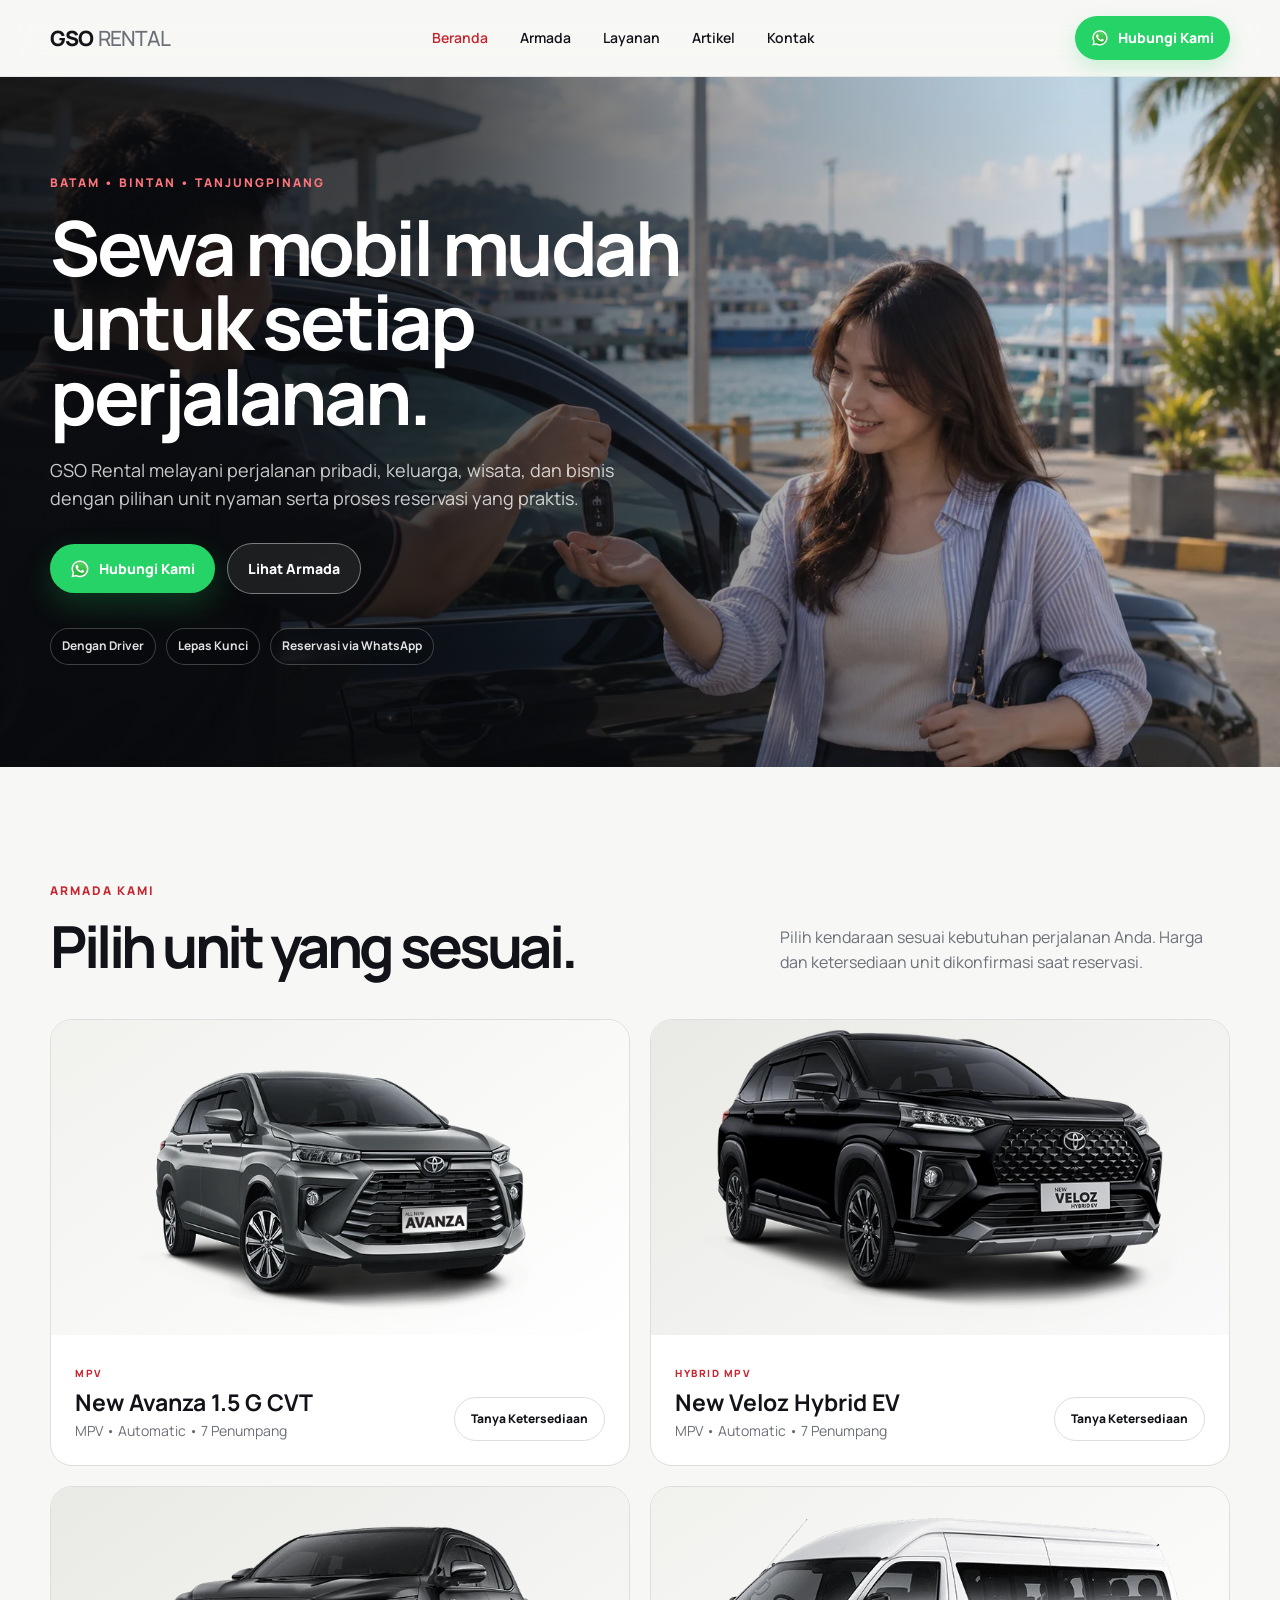
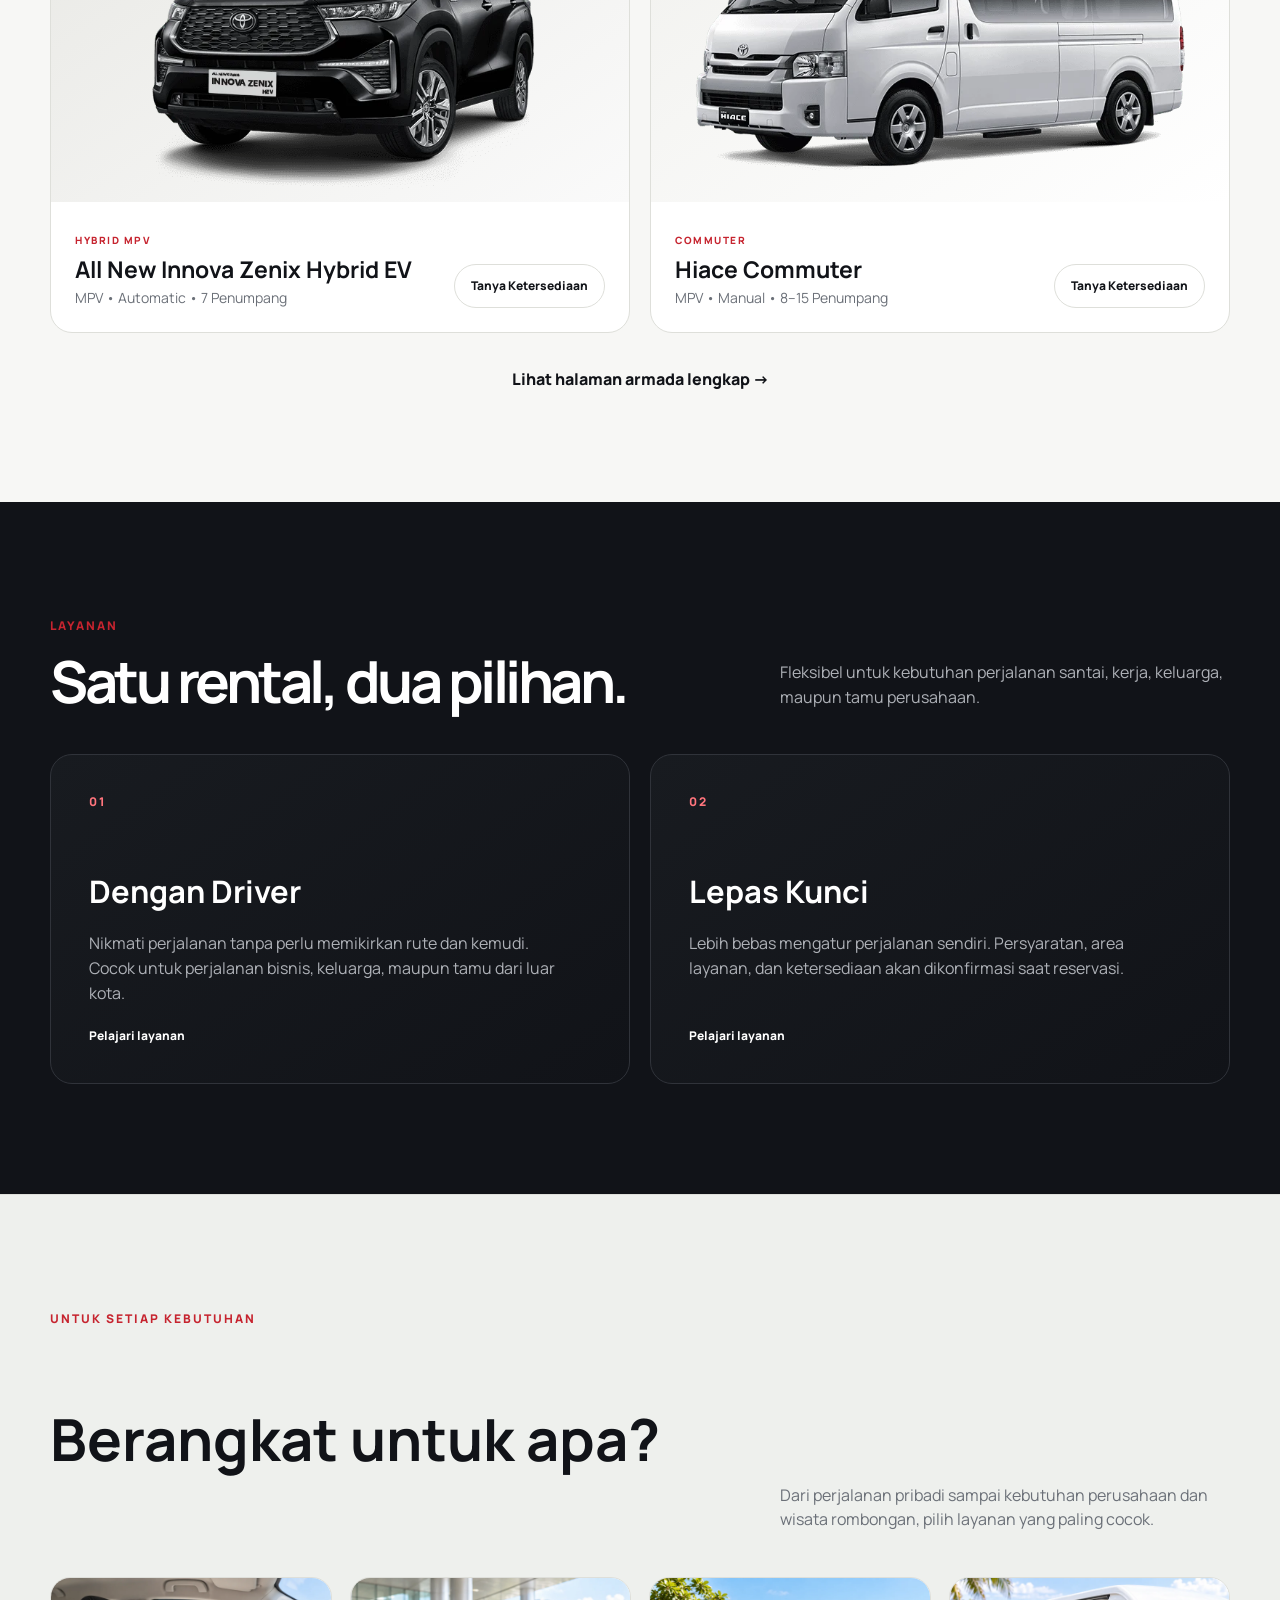
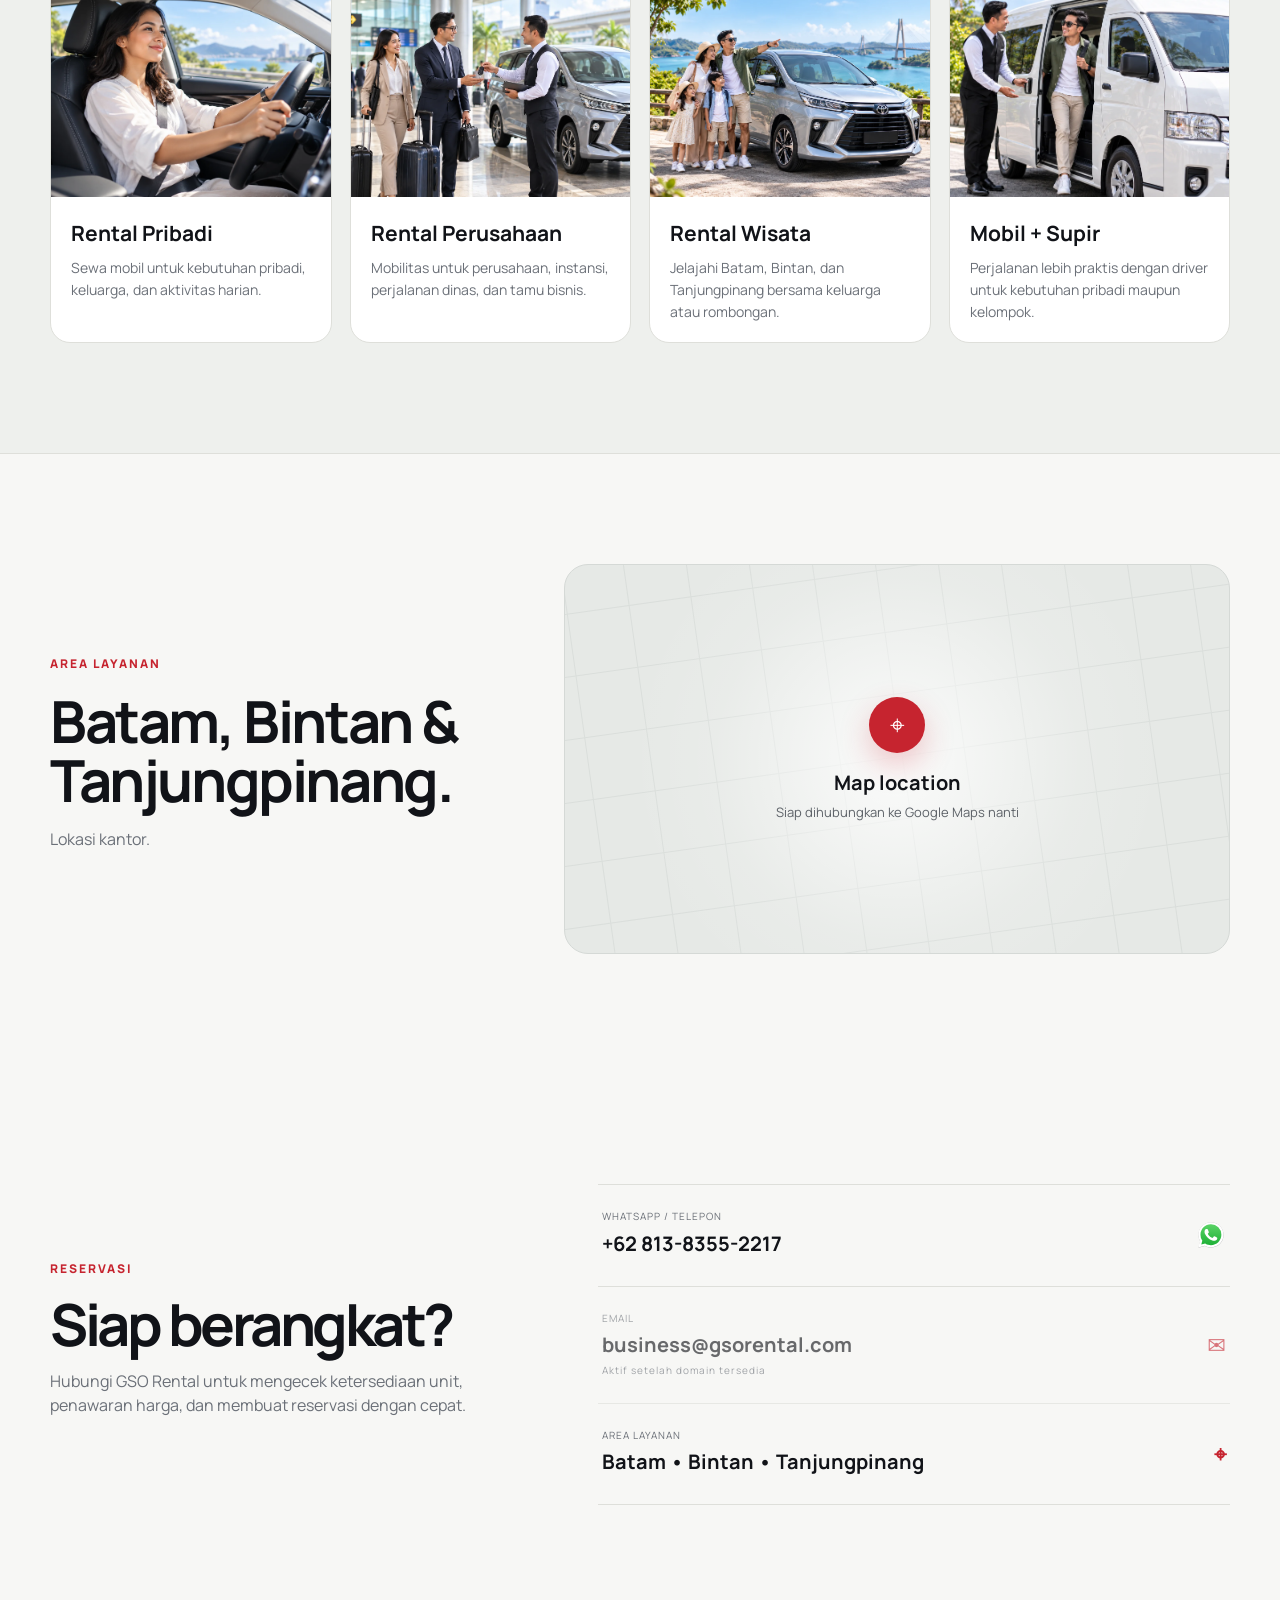
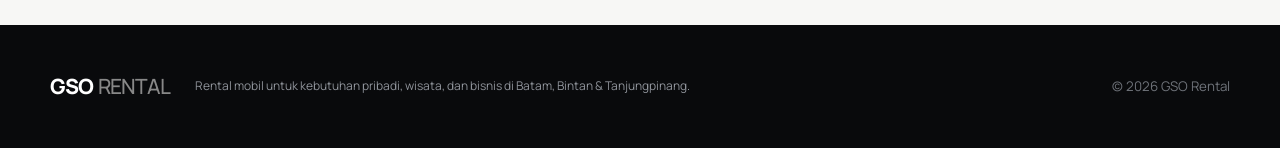
==== commit 691a74f5: "Update service area description in index.html" ====
--- a/index.html
+++ b/index.html
@@ -122,7 +122,7 @@
     </section>
 
     <section class="map-section container" id="lokasi">
-      <div class="map-copy reveal"><span class="eyebrow">AREA LAYANAN</span><h2>Batam, Bintan & Tanjungpinang.</h2><p>Lokasi kantor atau titik layanan dapat ditambahkan di sini setelah alamat final dikonfirmasi.</p></div>
+      <div class="map-copy reveal"><span class="eyebrow">AREA LAYANAN</span><h2>Batam, Bintan & Tanjungpinang.</h2><p>Lokasi kantor.</p></div>
       <div class="map-placeholder reveal" role="img" aria-label="Placeholder peta lokasi GSO Rental"><div class="map-grid"></div><div class="map-pin">⌖</div><strong>Map location</strong><span>Siap dihubungkan ke Google Maps nanti</span></div>
     </section>
 
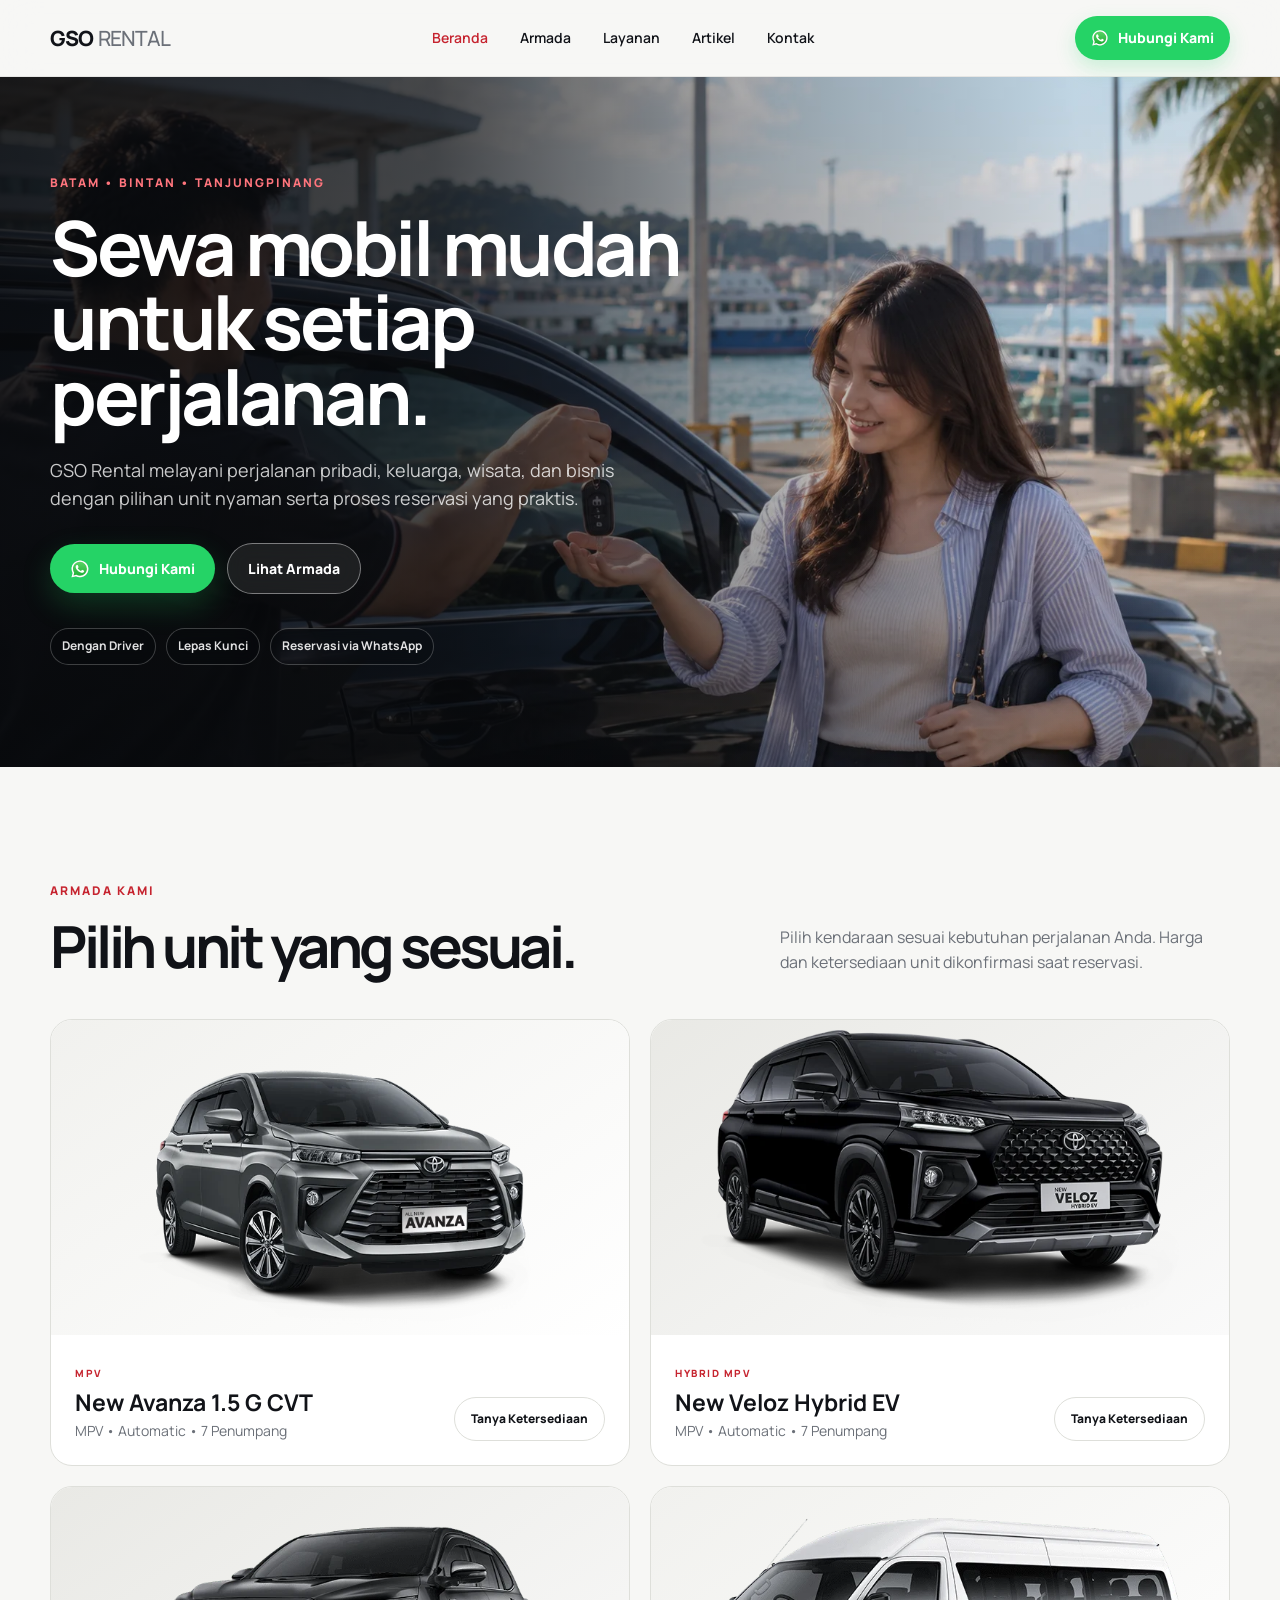
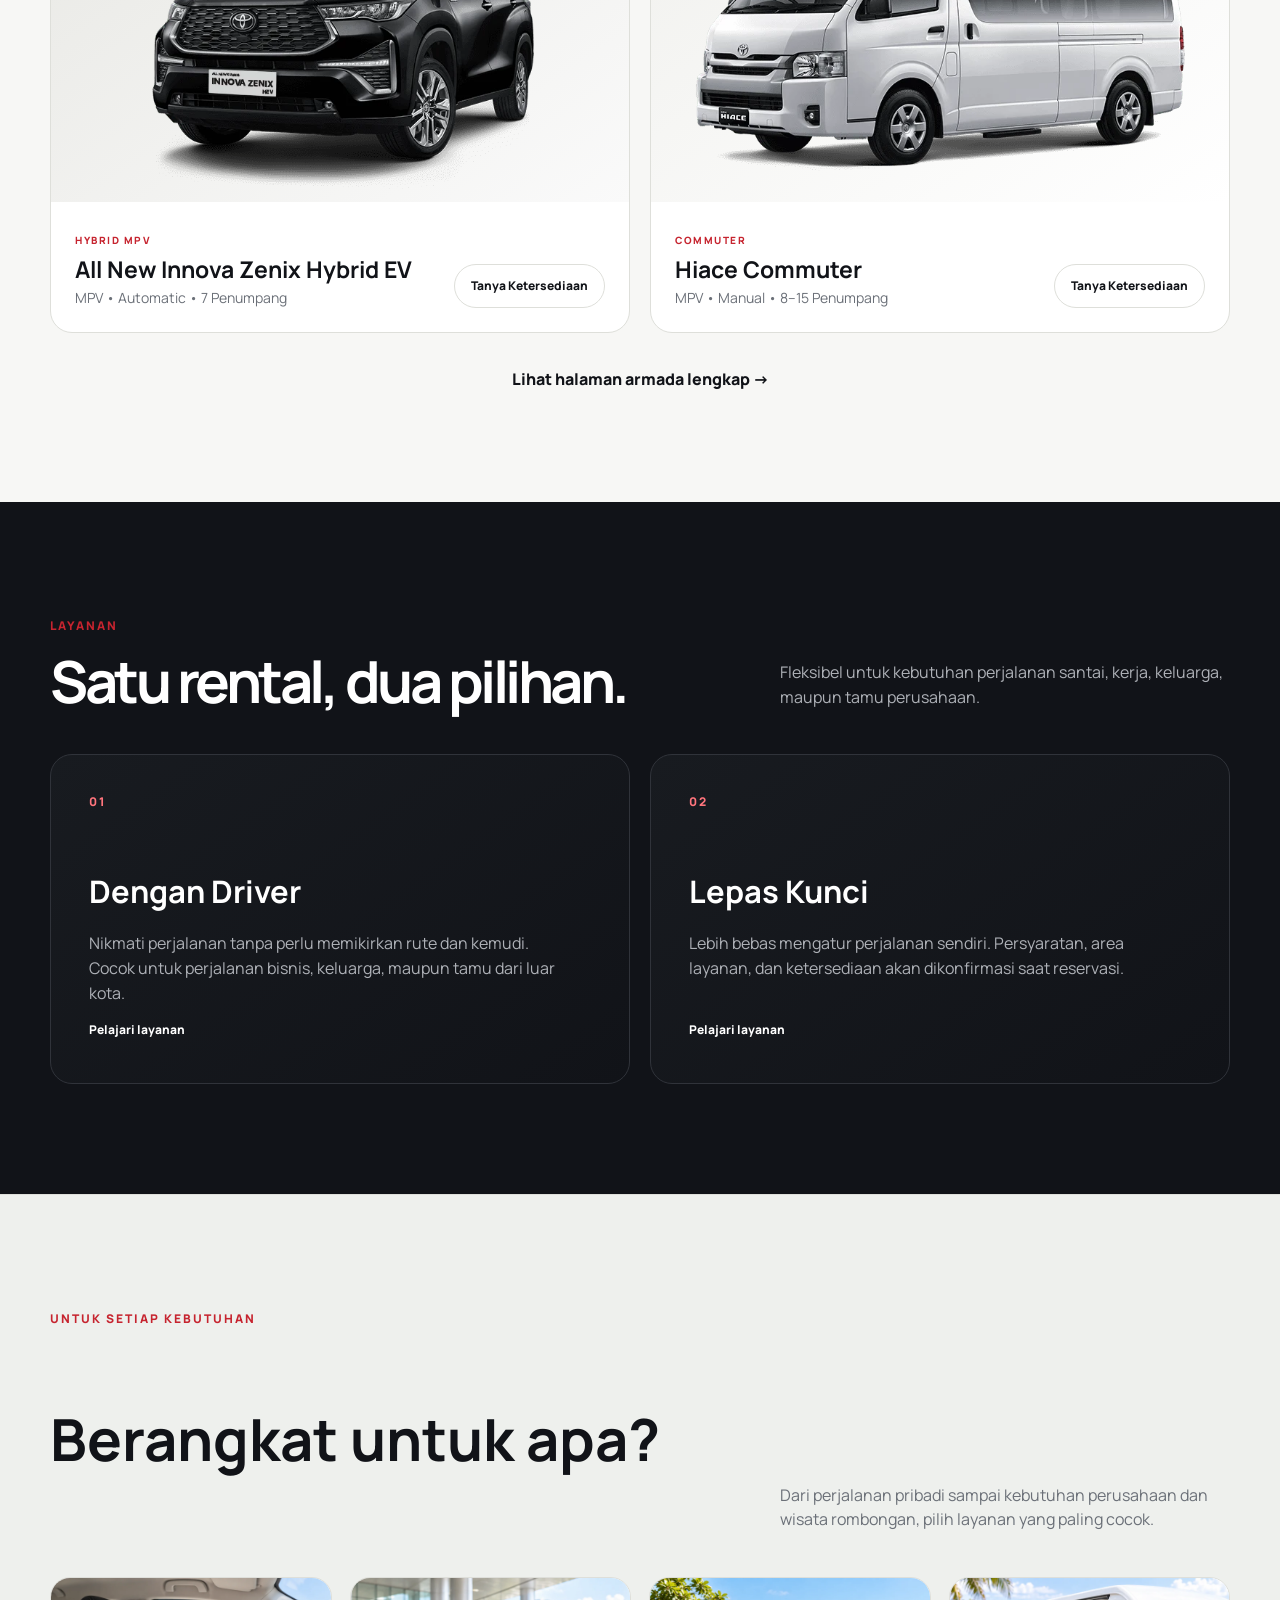
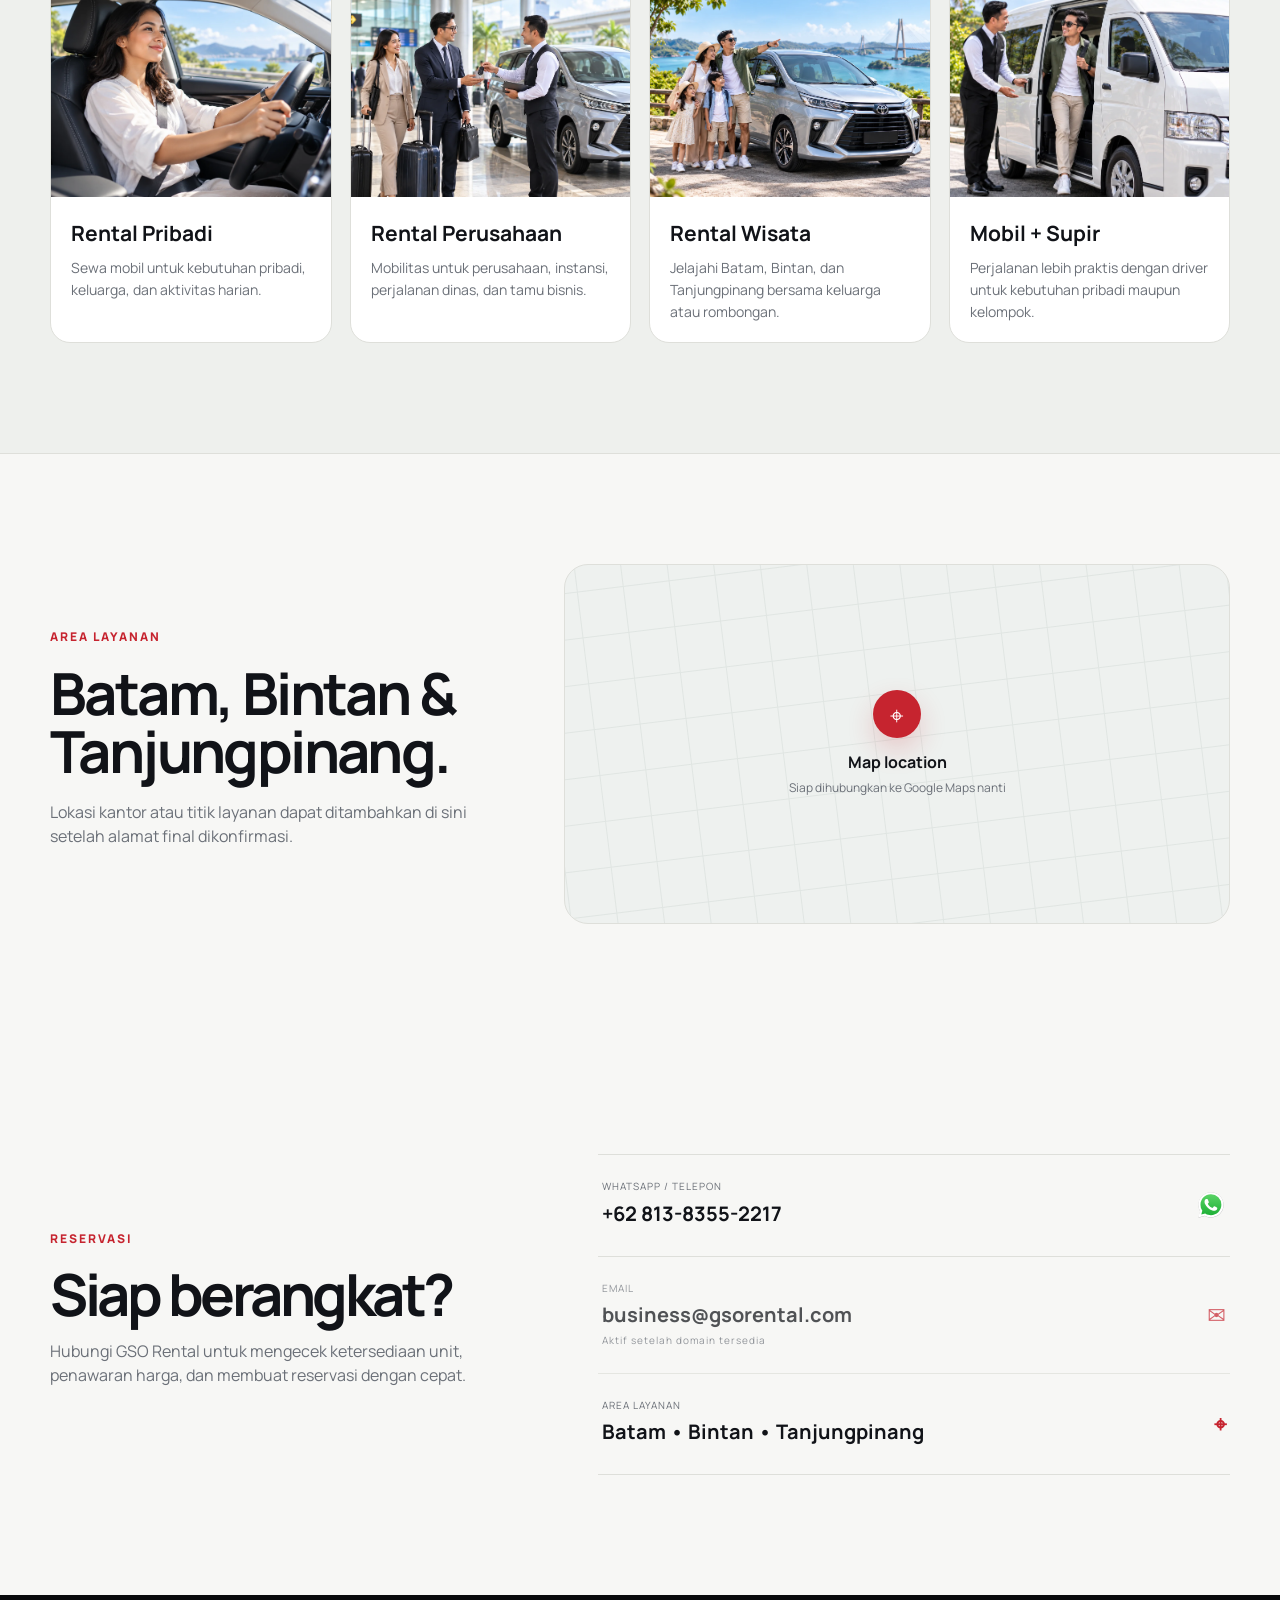
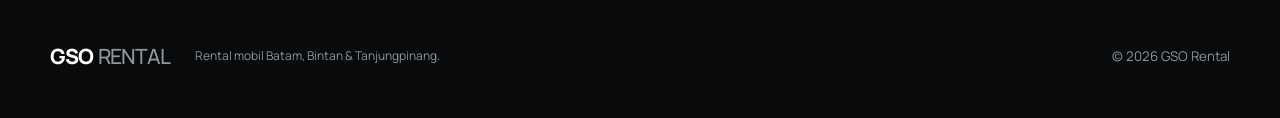
==== commit f58d52d4: "Addede better meta" ====
--- a/index.html
+++ b/index.html
@@ -17,6 +17,8 @@
   <title>Rental Mobil Batam, Bintan & Tanjungpinang | GSO Rental</title>
   <link rel="icon" href="favicon.ico" sizes="any">
   <link rel="icon" href="favicon.svg" type="image/svg+xml">
+  <link rel="preload" as="image" href="assets/hero-handover.webp" type="image/webp" fetchpriority="high">
+  <script>document.documentElement.classList.add('js');</script>
   <script type="application/ld+json">
   {
     "@context":"https://schema.org",
@@ -36,17 +38,22 @@
 <body>
   <header class="nav-wrap">
     <nav class="nav container" aria-label="Navigasi utama">
-      <a class="brand" href="index.html" aria-label="GSO Rental beranda">GSO<span>RENTAL</span></a>
-      <div class="nav-links">
-        <a href="index.html" class="active">Beranda</a>
-        <a href="armada.html">Armada</a>
-        <a href="layanan.html">Layanan</a>
-        <a href="artikel/">Artikel</a>
-        <a href="#kontak">Kontak</a>
+      <a class="brand" href="/" aria-label="GSO Rental beranda">GSO<span>RENTAL</span></a>
+      <div class="nav-links" id="primary-nav">
+        <a href="/" class="active" aria-current="page">Beranda</a>
+        <a href="/armada/">Armada</a>
+        <a href="/layanan/">Layanan</a>
+        <a href="/artikel/">Artikel</a>
+        <a href="/#kontak">Kontak</a>
       </div>
-      <a class="btn btn-small nav-cta" href="https://wa.me/6281383552217?text=Halo%20GSO%20Rental%2C%20saya%20ingin%20menanyakan%20ketersediaan%20mobil." target="_blank" rel="noopener">
-        <img src="assets/whatsapp.svg" alt="" aria-hidden="true"> Hubungi Kami
-      </a>
+      <div class="nav-actions">
+        <button class="nav-toggle" type="button" aria-expanded="false" aria-controls="primary-nav" aria-label="Buka menu">
+          <span></span><span></span><span></span>
+        </button>
+        <a class="btn btn-small nav-cta" href="https://wa.me/6281383552217?text=Halo%20GSO%20Rental%2C%20saya%20ingin%20menanyakan%20ketersediaan%20mobil." target="_blank" rel="noopener">
+          <img src="assets/whatsapp.svg" width="18" height="18" alt="" aria-hidden="true"> Hubungi Kami
+        </a>
+      </div>
     </nav>
   </header>
 
@@ -54,13 +61,13 @@
     <section class="hero-photo">
       <div class="hero-overlay"></div>
       <div class="hero container">
-        <div class="hero-copy reveal">
+        <div class="hero-copy">
           <div class="eyebrow hero-eyebrow">BATAM • BINTAN • TANJUNGPINANG</div>
           <h1>Sewa mobil mudah<br><em>untuk setiap perjalanan.</em></h1>
           <p>GSO Rental melayani perjalanan pribadi, keluarga, wisata, dan bisnis dengan pilihan unit nyaman serta proses reservasi yang praktis.</p>
           <div class="hero-actions">
-            <a class="btn btn-primary" href="https://wa.me/6281383552217?text=Halo%20GSO%20Rental%2C%20saya%20ingin%20reservasi%20mobil." target="_blank" rel="noopener"><img src="assets/whatsapp.svg" alt="" aria-hidden="true"> Hubungi Kami</a>
-            <a class="btn btn-ghost" href="armada.html">Lihat Armada</a>
+            <a class="btn btn-primary" href="https://wa.me/6281383552217?text=Halo%20GSO%20Rental%2C%20saya%20ingin%20reservasi%20mobil." target="_blank" rel="noopener"><img src="assets/whatsapp.svg" width="20" height="20" alt="" aria-hidden="true"> Hubungi Kami</a>
+            <a class="btn btn-ghost" href="/armada/">Lihat Armada</a>
           </div>
           <div class="hero-meta"><span>Dengan Driver</span><span>Lepas Kunci</span><span>Reservasi via WhatsApp</span></div>
         </div>
@@ -74,23 +81,23 @@
       </div>
       <div class="fleet-grid">
         <article class="car-card reveal">
-          <div class="car-img"><img src="assets/avanza.webp" alt="New Avanza 1.5 G CVT" loading="lazy"></div>
+          <div class="car-img"><img src="assets/avanza.webp" width="688" height="408" alt="New Avanza 1.5 G CVT" loading="lazy" decoding="async"></div>
           <div class="car-info"><div><span>MPV</span><h3>New Avanza 1.5 G CVT</h3><p>MPV • Automatic • 7 Penumpang</p></div><a class="mini-cta" href="https://wa.me/6281383552217?text=Halo%20GSO%20Rental%2C%20saya%20ingin%20menanyakan%20New%20Avanza%201.5%20G%20CVT." target="_blank" rel="noopener">Tanya Ketersediaan</a></div>
         </article>
         <article class="car-card reveal">
-          <div class="car-img dark"><img src="assets/veloz.webp" alt="New Veloz Hybrid EV" loading="lazy"></div>
+          <div class="car-img dark"><img src="assets/veloz.webp" width="688" height="408" alt="New Veloz Hybrid EV" loading="lazy" decoding="async"></div>
           <div class="car-info"><div><span>HYBRID MPV</span><h3>New Veloz Hybrid EV</h3><p>MPV • Automatic • 7 Penumpang</p></div><a class="mini-cta" href="https://wa.me/6281383552217?text=Halo%20GSO%20Rental%2C%20saya%20ingin%20menanyakan%20New%20Veloz%20Hybrid%20EV." target="_blank" rel="noopener">Tanya Ketersediaan</a></div>
         </article>
         <article class="car-card reveal">
-          <div class="car-img dark"><img src="assets/zenix.webp" alt="All New Innova Zenix Hybrid EV" loading="lazy"></div>
+          <div class="car-img dark"><img src="assets/zenix.webp" width="688" height="408" alt="All New Innova Zenix Hybrid EV" loading="lazy" decoding="async"></div>
           <div class="car-info"><div><span>HYBRID MPV</span><h3>All New Innova Zenix Hybrid EV</h3><p>MPV • Automatic • 7 Penumpang</p></div><a class="mini-cta" href="https://wa.me/6281383552217?text=Halo%20GSO%20Rental%2C%20saya%20ingin%20menanyakan%20All%20New%20Innova%20Zenix%20Hybrid%20EV." target="_blank" rel="noopener">Tanya Ketersediaan</a></div>
         </article>
         <article class="car-card reveal">
-          <div class="car-img"><img src="assets/hiace.webp" alt="Hiace Commuter" loading="lazy"></div>
+          <div class="car-img"><img src="assets/hiace.webp" width="688" height="408" alt="Hiace Commuter" loading="lazy" decoding="async"></div>
           <div class="car-info"><div><span>COMMUTER</span><h3>Hiace Commuter</h3><p>MPV • Manual • 8–15 Penumpang</p></div><a class="mini-cta" href="https://wa.me/6281383552217?text=Halo%20GSO%20Rental%2C%20saya%20ingin%20menanyakan%20Hiace%20Commuter." target="_blank" rel="noopener">Tanya Ketersediaan</a></div>
         </article>
       </div>
-      <div class="center-actions reveal"><a class="text-link" href="armada.html">Lihat halaman armada lengkap →</a></div>
+      <div class="center-actions reveal"><a class="text-link" href="/armada/">Lihat halaman armada lengkap →</a></div>
     </section>
 
     <section class="service-section" id="layanan">
@@ -100,8 +107,8 @@
           <p>Fleksibel untuk kebutuhan perjalanan santai, kerja, keluarga, maupun tamu perusahaan.</p>
         </div>
         <div class="service-grid">
-          <article class="service-card reveal"><div class="num">01</div><h3>Dengan Driver</h3><p>Nikmati perjalanan tanpa perlu memikirkan rute dan kemudi. Cocok untuk perjalanan bisnis, keluarga, maupun tamu dari luar kota.</p><a href="layanan.html#driver">Pelajari layanan</a></article>
-          <article class="service-card reveal"><div class="num">02</div><h3>Lepas Kunci</h3><p>Lebih bebas mengatur perjalanan sendiri. Persyaratan, area layanan, dan ketersediaan akan dikonfirmasi saat reservasi.</p><a href="layanan.html#lepas-kunci">Pelajari layanan</a></article>
+          <article class="service-card reveal"><div class="num">01</div><h3>Dengan Driver</h3><p>Nikmati perjalanan tanpa perlu memikirkan rute dan kemudi. Cocok untuk perjalanan bisnis, keluarga, maupun tamu dari luar kota.</p><a href="/layanan/#driver">Pelajari layanan</a></article>
+          <article class="service-card reveal"><div class="num">02</div><h3>Lepas Kunci</h3><p>Lebih bebas mengatur perjalanan sendiri. Persyaratan, area layanan, dan ketersediaan akan dikonfirmasi saat reservasi.</p><a href="/layanan/#lepas-kunci">Pelajari layanan</a></article>
         </div>
       </div>
     </section>
@@ -113,32 +120,30 @@
           <p>Dari perjalanan pribadi sampai kebutuhan perusahaan dan wisata rombongan, pilih layanan yang paling cocok.</p>
         </div>
         <div class="usecase-grid">
-          <article class="usecase-card reveal"><img src="assets/rental-pribadi.webp" alt="Rental mobil untuk perjalanan pribadi" loading="lazy"><div><h3>Rental Pribadi</h3><p>Sewa mobil untuk kebutuhan pribadi, keluarga, dan aktivitas harian.</p></div></article>
-          <article class="usecase-card reveal"><img src="assets/rental-perusahaan.webp" alt="Rental mobil untuk kebutuhan perusahaan" loading="lazy"><div><h3>Rental Perusahaan</h3><p>Mobilitas untuk perusahaan, instansi, perjalanan dinas, dan tamu bisnis.</p></div></article>
-          <article class="usecase-card reveal"><img src="assets/rental-wisata.webp" alt="Rental mobil untuk wisata di Kepulauan Riau" loading="lazy"><div><h3>Rental Wisata</h3><p>Jelajahi Batam, Bintan, dan Tanjungpinang bersama keluarga atau rombongan.</p></div></article>
-          <article class="usecase-card reveal"><img src="assets/mobil-supir.webp" alt="Rental mobil dengan supir menggunakan Hiace" loading="lazy"><div><h3>Mobil + Supir</h3><p>Perjalanan lebih praktis dengan driver untuk kebutuhan pribadi maupun kelompok.</p></div></article>
+          <article class="usecase-card reveal"><img src="assets/rental-pribadi.webp" alt="Rental mobil untuk perjalanan pribadi" loading="lazy" decoding="async"><div><h3>Rental Pribadi</h3><p>Sewa mobil untuk kebutuhan pribadi, keluarga, dan aktivitas harian.</p></div></article>
+          <article class="usecase-card reveal"><img src="assets/rental-perusahaan.webp" alt="Rental mobil untuk kebutuhan perusahaan" loading="lazy" decoding="async"><div><h3>Rental Perusahaan</h3><p>Mobilitas untuk perusahaan, instansi, perjalanan dinas, dan tamu bisnis.</p></div></article>
+          <article class="usecase-card reveal"><img src="assets/rental-wisata.webp" alt="Rental mobil untuk wisata di Kepulauan Riau" loading="lazy" decoding="async"><div><h3>Rental Wisata</h3><p>Jelajahi Batam, Bintan, dan Tanjungpinang bersama keluarga atau rombongan.</p></div></article>
+          <article class="usecase-card reveal"><img src="assets/mobil-supir.webp" alt="Rental mobil dengan supir menggunakan Hiace" loading="lazy" decoding="async"><div><h3>Mobil + Supir</h3><p>Perjalanan lebih praktis dengan driver untuk kebutuhan pribadi maupun kelompok.</p></div></article>
         </div>
       </div>
     </section>
 
     <section class="map-section container" id="lokasi">
-      <div class="map-copy reveal"><span class="eyebrow">AREA LAYANAN</span><h2>Batam, Bintan & Tanjungpinang.</h2><p>Lokasi kantor.</p></div>
+      <div class="map-copy reveal"><span class="eyebrow">AREA LAYANAN</span><h2>Batam, Bintan & Tanjungpinang.</h2><p>Lokasi kantor atau titik layanan dapat ditambahkan di sini setelah alamat final dikonfirmasi.</p></div>
       <div class="map-placeholder reveal" role="img" aria-label="Placeholder peta lokasi GSO Rental"><div class="map-grid"></div><div class="map-pin">⌖</div><strong>Map location</strong><span>Siap dihubungkan ke Google Maps nanti</span></div>
     </section>
 
     <section class="contact container" id="kontak">
       <div class="contact-copy reveal"><span class="eyebrow">RESERVASI</span><h2>Siap berangkat?</h2><p>Hubungi GSO Rental untuk mengecek ketersediaan unit, penawaran harga, dan membuat reservasi dengan cepat.</p></div>
       <div class="contact-panel reveal">
-        <a class="contact-row" href="https://wa.me/6281383552217" target="_blank" rel="noopener"><span><small>WHATSAPP / TELEPON</small><strong>+62 813-8355-2217</strong></span><img class="contact-wa" src="assets/whatsapp.svg" alt="WhatsApp"></a>
-        <div class="contact-row muted"><span><small>EMAIL</small><strong>business@gsorental.com</strong><em>Aktif setelah domain tersedia</em></span><b>✉</b></div>
-        <div class="contact-row"><span><small>AREA LAYANAN</small><strong>Batam • Bintan • Tanjungpinang</strong></span><b>⌖</b></div>
+        <a class="contact-row" href="https://wa.me/6281383552217" target="_blank" rel="noopener"><span><small>WHATSAPP / TELEPON</small><strong>+62 813-8355-2217</strong></span><img class="contact-wa" src="assets/whatsapp.svg" width="30" height="30" alt="WhatsApp"></a>
+        <div class="contact-row muted"><span><small>EMAIL</small><strong>business@gsorental.com</strong><em>Aktif setelah domain tersedia</em></span><b aria-hidden="true">✉</b></div>
+        <div class="contact-row"><span><small>AREA LAYANAN</small><strong>Batam • Bintan • Tanjungpinang</strong></span><b aria-hidden="true">⌖</b></div>
       </div>
     </section>
   </main>
 
-  <footer>
-    <div class="container"><a class="brand inverse" href="index.html">GSO<span>RENTAL</span></a><p>Rental mobil untuk kebutuhan pribadi, wisata, dan bisnis di Batam, Bintan & Tanjungpinang.</p><small>© <span id="year"></span> GSO Rental</small></div>
-  </footer>
+  <footer><div class="container"><a class="brand inverse" href="/">GSO<span>RENTAL</span></a><p>Rental mobil Batam, Bintan & Tanjungpinang.</p><small>© <span id="year"></span> GSO Rental</small></div></footer>
   <script src="script.js"></script>
 </body>
 </html>
--- a/style.css
+++ b/style.css
@@ -11,61 +11,85 @@
 }
 *{box-sizing:border-box}
 html{scroll-behavior:smooth}
-body{margin:0;font-family:Manrope,system-ui,sans-serif;color:var(--ink);background:var(--paper);line-height:1.55}
+body{margin:0;font-family:Manrope,system-ui,-apple-system,BlinkMacSystemFont,"Segoe UI",sans-serif;color:var(--ink);background:var(--paper);line-height:1.55;overflow-x:hidden}
+img{max-width:100%}
+button,a{touch-action:manipulation}
+a:focus-visible,button:focus-visible{outline:3px solid rgba(11,139,194,.38);outline-offset:3px}
 .container{width:min(1180px,calc(100% - 40px));margin:auto}
 
-.nav-wrap{position:sticky;top:0;z-index:20;background:rgba(247,247,245,.88);backdrop-filter:blur(18px);border-bottom:1px solid rgba(17,19,24,.07)}
-.nav{height:76px;display:flex;align-items:center;justify-content:space-between;gap:18px}
+/* Navigation */
+.nav-wrap{position:sticky;top:0;z-index:30;background:rgba(247,247,245,.90);backdrop-filter:blur(18px);-webkit-backdrop-filter:blur(18px);border-bottom:1px solid rgba(17,19,24,.07)}
+.nav{position:relative;height:76px;display:flex;align-items:center;justify-content:space-between;gap:18px}
 .brand{font-size:21px;font-weight:800;letter-spacing:-1px;text-decoration:none;color:var(--ink);flex-shrink:0}
 .brand span{font-weight:500;margin-left:5px;color:var(--muted)}
-.nav-links{display:flex;gap:32px}
-.nav-links a{color:var(--ink);text-decoration:none;font-weight:600;font-size:14px}
+.nav-links{display:flex;align-items:center;gap:32px}
+.nav-links a{color:var(--ink);text-decoration:none;font-weight:600;font-size:14px;min-height:40px;display:inline-flex;align-items:center}
 .nav-links a:hover,.nav-links a.active{color:var(--accent)}
+.nav-actions{display:flex;align-items:center;gap:10px;flex-shrink:0}
+.nav-toggle{display:none;width:44px;height:44px;border:1px solid var(--line);border-radius:999px;background:#fff;padding:0;align-items:center;justify-content:center;flex-direction:column;gap:4px;cursor:pointer}
+.nav-toggle span{display:block;width:17px;height:2px;border-radius:2px;background:var(--ink);transition:transform .2s ease,opacity .2s ease}
+.nav-toggle[aria-expanded="true"] span:nth-child(1){transform:translateY(6px) rotate(45deg)}
+.nav-toggle[aria-expanded="true"] span:nth-child(2){opacity:0}
+.nav-toggle[aria-expanded="true"] span:nth-child(3){transform:translateY(-6px) rotate(-45deg)}
+
+/* Buttons */
 .btn{display:inline-flex;align-items:center;justify-content:center;gap:9px;padding:14px 20px;border-radius:999px;background:var(--ink);color:#fff;text-decoration:none;font-size:14px;font-weight:800;transition:transform .22s ease,background .22s ease,border-color .22s ease,box-shadow .22s ease}
-.btn:hover{transform:translateY(-2px);background:var(--accent)}
 .btn img{width:20px;height:20px;display:block}
 .btn-small{padding:11px 16px}
+.btn-dark{background:var(--ink)}
+.btn-primary{background:var(--wa);box-shadow:0 12px 30px rgba(37,211,102,.22);color:#fff}
+.btn-ghost{background:rgba(255,255,255,.08);border:1px solid rgba(255,255,255,.42);backdrop-filter:blur(10px);-webkit-backdrop-filter:blur(10px)}
 .nav-cta{background:var(--wa);color:#fff;box-shadow:0 8px 20px rgba(37,211,102,.22)}
-.nav-cta:hover{background:#20be5b;box-shadow:0 12px 28px rgba(37,211,102,.28)}
 .nav-cta img{width:18px;height:18px}
-
+@media(hover:hover){
+  .btn:hover{transform:translateY(-2px);background:var(--accent)}
+  .btn-primary:hover,.nav-cta:hover{background:#20be5b;box-shadow:0 12px 28px rgba(37,211,102,.28)}
+  .btn-ghost:hover{background:rgba(255,255,255,.16);border-color:#fff}
+}
+
+/* Home hero */
 .hero-photo{position:relative;min-height:690px;background-image:url('assets/hero-handover.webp');background-size:cover;background-position:center 46%;isolation:isolate;overflow:hidden}
 .hero-overlay{position:absolute;inset:0;z-index:-1;background:linear-gradient(90deg,rgba(7,9,12,.88) 0%,rgba(7,9,12,.74) 34%,rgba(7,9,12,.34) 58%,rgba(7,9,12,.08) 84%),linear-gradient(0deg,rgba(7,9,12,.24),transparent 45%)}
 .hero{min-height:690px;display:flex;align-items:center;padding-top:70px;padding-bottom:80px}
 .hero-copy{max-width:640px;color:#fff}
 .eyebrow{display:inline-block;font-size:12px;font-weight:800;letter-spacing:2px;color:var(--accent);margin-bottom:17px}
 .hero-eyebrow{color:#ff757d}
-.hero h1,.section h2,.service-section h2,.contact h2{font-size:clamp(42px,6vw,76px);line-height:.98;letter-spacing:-3.5px;margin:0}
+.hero h1,.section h2,.service-section h2,.contact h2{font-size:clamp(42px,6vw,76px);line-height:.98;letter-spacing:-3.5px;margin:0;text-wrap:balance}
 .hero h1 em{font-style:normal;color:#fff}
 .hero-copy>p{max-width:590px;font-size:18px;color:rgba(255,255,255,.78);margin:24px 0 30px}
 .hero-actions{display:flex;gap:12px;align-items:center;flex-wrap:wrap}
-.btn-primary{background:var(--wa);box-shadow:0 12px 30px rgba(37,211,102,.22);color:#fff}
-.btn-primary:hover{background:#20be5b;box-shadow:0 15px 34px rgba(37,211,102,.28)}
-.btn-ghost{background:rgba(255,255,255,.08);border:1px solid rgba(255,255,255,.42);backdrop-filter:blur(10px)}
-.btn-ghost:hover{background:rgba(255,255,255,.16);border-color:#fff}
 .hero-meta{display:flex;gap:10px;flex-wrap:wrap;margin-top:34px;color:rgba(255,255,255,.88);font-size:12px;font-weight:700}
-.hero-meta span{border:1px solid rgba(255,255,255,.22);background:rgba(7,9,12,.25);backdrop-filter:blur(8px);padding:8px 11px;border-radius:999px}
-
+.hero-meta span{border:1px solid rgba(255,255,255,.22);background:rgba(7,9,12,.25);backdrop-filter:blur(8px);-webkit-backdrop-filter:blur(8px);padding:8px 11px;border-radius:999px}
+
+/* Shared sections */
 .section{padding:110px 0}
 .section-head{display:flex;justify-content:space-between;align-items:end;gap:50px;margin-bottom:45px}
 .section-head h2,.service-section h2,.contact h2{font-size:clamp(36px,5vw,58px)}
 .section-head>p{max-width:450px;color:var(--muted);margin:0}
+.center-actions{text-align:center;margin-top:34px}
+.text-link{font-weight:800;color:var(--ink);text-decoration:none}
+.text-link:hover{color:var(--accent)}
+
+/* Fleet cards */
 .fleet-grid{display:grid;grid-template-columns:1fr 1fr;gap:20px}
 .car-card{background:#fff;border:1px solid var(--line);border-radius:var(--radius);overflow:hidden;transition:transform .3s ease,box-shadow .3s ease}
-.car-card:hover{transform:translateY(-5px);box-shadow:0 24px 60px rgba(0,0,0,.08)}
 .car-img{height:315px;display:flex;align-items:center;justify-content:center;background:linear-gradient(145deg,#f1f1ee,#fff);overflow:hidden}
 .car-img.dark{background:linear-gradient(145deg,#e9e9e5,#fafafa)}
 .car-img img{width:94%;height:94%;object-fit:contain;transition:transform .4s ease}
-.car-card:hover img{transform:scale(1.04)}
 .car-info{display:flex;justify-content:space-between;align-items:end;padding:24px;gap:24px}
-.car-info span{font-size:10px;font-weight:800;letter-spacing:1.5px;color:var(--accent)}
+.car-info span,.catalog-card span{font-size:10px;font-weight:800;letter-spacing:1.5px;color:var(--accent)}
 .car-info h3{font-size:23px;line-height:1.15;margin:5px 0 4px}
 .car-info p{margin:0;color:var(--muted);font-size:14px}
 .mini-cta,.price-note a,.service-card a{font-size:12px;font-weight:800;color:var(--ink);text-decoration:none}
-.mini-cta{display:inline-flex;align-items:center;justify-content:center;white-space:nowrap;padding:12px 16px;border-radius:999px;border:1px solid var(--line);background:#fff;transition:.2s}
-.mini-cta:hover{color:#fff;background:var(--ink);border-color:var(--ink)}
+.mini-cta{display:inline-flex;align-items:center;justify-content:center;white-space:nowrap;padding:12px 16px;border-radius:999px;border:1px solid var(--line);background:#fff;transition:.2s;min-height:42px}
 .price-note{text-align:center;color:var(--muted);font-size:13px;margin-top:30px}
-
+@media(hover:hover){
+  .car-card:hover{transform:translateY(-5px);box-shadow:0 24px 60px rgba(0,0,0,.08)}
+  .car-card:hover img{transform:scale(1.04)}
+  .mini-cta:hover{color:#fff;background:var(--ink);border-color:var(--ink)}
+}
+
+/* Service overview */
 .service-section{background:var(--dark);color:#fff;padding:110px 0}
 .section-head.light p{color:#aeb1b7}
 .service-grid{display:grid;grid-template-columns:1fr 1fr;gap:20px}
@@ -73,9 +97,28 @@
 .service-card .num{color:#ff757d;font-size:12px;font-weight:800;letter-spacing:2px}
 .service-card h3{font-size:31px;margin:55px 0 10px}
 .service-card p{color:#aeb1b7;max-width:480px}
-.service-card a{color:#fff;position:absolute;bottom:38px}
+.service-card a{color:#fff;position:absolute;bottom:38px;min-height:30px;display:inline-flex;align-items:center}
 .service-card a:hover{color:#7affaa}
 
+/* Use cases */
+.usecase-section{padding:110px 0;background:#eef0ed;border-top:1px solid var(--line);border-bottom:1px solid var(--line)}
+.usecase-grid{display:grid;grid-template-columns:repeat(4,1fr);gap:18px}
+.usecase-card{background:#fff;border:1px solid var(--line);border-radius:20px;overflow:hidden;min-width:0;transition:transform .25s ease,box-shadow .25s ease}
+.usecase-card img{display:block;width:100%;aspect-ratio:1.28/1;object-fit:cover}
+.usecase-card>div{padding:20px}
+.usecase-card h3{margin:0 0 8px;font-size:21px}
+.usecase-card p{margin:0;color:var(--muted);font-size:14px}
+@media(hover:hover){.usecase-card:hover{transform:translateY(-4px);box-shadow:0 20px 45px rgba(0,0,0,.07)}}
+
+/* Map and contact */
+.map-section{display:grid;grid-template-columns:.8fr 1.2fr;gap:70px;align-items:center;padding:110px 0}
+.map-copy h2{font-size:clamp(36px,5vw,58px);line-height:1;letter-spacing:-2.6px;margin:0 0 20px;text-wrap:balance}
+.map-copy p{color:var(--muted);max-width:430px}
+.map-placeholder{position:relative;min-height:360px;border:1px solid var(--line);border-radius:24px;overflow:hidden;display:flex;flex-direction:column;align-items:center;justify-content:center;background:#eef1ef;color:var(--ink)}
+.map-grid{position:absolute;inset:-10%;opacity:.45;background-image:linear-gradient(#cfd7d3 1px,transparent 1px),linear-gradient(90deg,#cfd7d3 1px,transparent 1px);background-size:42px 42px;transform:rotate(-7deg) scale(1.1)}
+.map-placeholder>*:not(.map-grid){position:relative;z-index:1}
+.map-pin{width:48px;height:48px;border-radius:50%;display:grid;place-items:center;background:var(--accent);color:#fff;font-size:24px;box-shadow:0 12px 28px rgba(198,36,47,.2);margin-bottom:12px}
+.map-placeholder span{font-size:12px;color:var(--muted);margin-top:4px}
 .contact{display:grid;grid-template-columns:.85fr 1.15fr;gap:80px;align-items:center;padding:120px 0}
 .contact-copy p{color:var(--muted);max-width:500px}
 .contact-panel{border-top:1px solid var(--line)}
@@ -83,27 +126,126 @@
 .contact-row small,.contact-row em,.social-block>small{display:block;color:var(--muted);font-size:10px;letter-spacing:1px;font-style:normal}
 .contact-row strong{display:block;font-size:20px;margin:3px 0}
 .contact-row b{font-size:22px;color:var(--accent)}
-.contact-row.muted{opacity:.62}
+.contact-row.muted{opacity:.72}
 .contact-wa{width:30px;height:30px}
-.social-block{padding:24px 4px 0}
-.social-links{display:flex;gap:10px;flex-wrap:wrap;margin-top:12px}
-.social-links a{display:inline-flex;align-items:center;gap:8px;padding:10px 13px;border:1px solid var(--line);border-radius:999px;color:var(--ink);text-decoration:none;font-size:12px;font-weight:800;background:#fff;transition:.2s}
-.social-links a:hover{transform:translateY(-2px);border-color:#b9bbc0}
-.social-links svg{width:17px;height:17px;fill:none;stroke:currentColor;stroke-width:1.8;stroke-linecap:round;stroke-linejoin:round}
-.social-links a:nth-child(3) svg{fill:currentColor;stroke:none}
-
+
+/* Shared page heroes */
+.page-hero{padding:104px 0 76px;background:linear-gradient(180deg,#f1f2ef,#f7f7f5)}
+.page-hero-inner{display:grid;grid-template-columns:minmax(0,1.15fr) minmax(340px,.85fr);gap:70px;align-items:center}
+.page-hero-copy h1,.page-hero h1{font-size:clamp(46px,7vw,82px);line-height:.98;letter-spacing:-4px;max-width:980px;margin:0;text-wrap:balance}
+.page-hero-copy p,.page-hero>div>p{font-size:18px;color:var(--muted);max-width:700px;margin:24px 0 0}
+.hero-jump-links{display:flex;flex-wrap:wrap;gap:10px;margin-top:30px}
+.hero-jump-links a{display:inline-flex;align-items:center;min-height:42px;padding:10px 15px;border:1px solid #d7d9d6;border-radius:999px;background:#fff;color:var(--ink);text-decoration:none;font-size:12px;font-weight:800;transition:.2s}
+.hero-jump-links a:hover{border-color:#aeb3b0;transform:translateY(-1px)}
+
+/* Armada hero */
+.catalog-hero{overflow:hidden;padding-top:92px;padding-bottom:64px}
+.catalog-hero-visual{position:relative;min-height:360px;display:flex;align-items:center;justify-content:center}
+.catalog-hero-glow{position:absolute;width:430px;height:430px;border-radius:50%;background:radial-gradient(circle,rgba(11,139,194,.17) 0%,rgba(11,139,194,.06) 42%,transparent 70%);filter:blur(4px)}
+.catalog-hero-visual>img{position:relative;width:min(100%,560px);height:auto;object-fit:contain;filter:drop-shadow(0 26px 32px rgba(20,31,38,.16));transform:translateY(12px)}
+.catalog-fact{position:absolute;z-index:2;display:flex;align-items:center;gap:9px;background:rgba(255,255,255,.92);border:1px solid rgba(17,19,24,.08);box-shadow:0 12px 30px rgba(20,31,38,.08);backdrop-filter:blur(10px);-webkit-backdrop-filter:blur(10px);border-radius:16px;padding:11px 14px}
+.catalog-fact strong{font-size:22px;line-height:1;color:#0b8bc2}
+.catalog-fact span{font-size:11px;font-weight:800;color:var(--muted);line-height:1.15}
+.fact-one{left:0;bottom:46px}.fact-two{right:4px;top:42px}
+
+/* Armada catalog */
+.catalog-section{padding:70px 0 110px;scroll-margin-top:90px}
+.catalog-section-head,.catalog-grid-head{display:flex;justify-content:space-between;align-items:end;gap:50px;margin-bottom:32px}
+.catalog-section-head h2,.catalog-grid-head h2{font-size:clamp(34px,4.5vw,52px);line-height:1;letter-spacing:-2.2px;margin:0;text-wrap:balance}
+.catalog-section-head>p,.catalog-grid-head>p{max-width:460px;color:var(--muted);margin:0}
+.catalog-tabs{display:flex;justify-content:flex-start;gap:7px;flex-wrap:wrap;margin-bottom:28px}
+.catalog-tab{border:1px solid #d7dde2;background:#fff;color:#0f5fa4;border-radius:999px;padding:12px 18px;min-height:44px;font:inherit;font-size:14px;font-weight:800;cursor:pointer;transition:.2s}
+.catalog-tab:hover,.catalog-tab.active{background:#0b8bc2;border-color:#0b8bc2;color:#fff;box-shadow:0 8px 20px rgba(11,139,194,.18)}
+.showcase{position:relative;display:grid;grid-template-columns:1fr 1.4fr 1fr;align-items:center;min-height:500px;padding:20px 66px 32px;background:linear-gradient(180deg,#fff,#f7fbfd);border:1px solid #e3e8eb;border-radius:28px;overflow:hidden}
+.showcase:after{content:"";position:absolute;left:-5%;right:-5%;bottom:-85px;height:180px;border-radius:50%;background:#dff2fb;z-index:0}
+.showcase-main,.showcase-side,.showcase-arrow{position:relative;z-index:1}
+.showcase-main{text-align:center}
+.showcase-main img{width:100%;height:280px;object-fit:contain}
+.showcase-main h2{font-size:36px;line-height:1.08;letter-spacing:-1.6px;margin:8px 0 6px;text-wrap:balance}
+.showcase-main p{color:var(--muted);margin:0 0 10px}
+.showcase-type{font-size:11px;font-weight:800;letter-spacing:1.6px;color:#0b8bc2}
+.showcase-side{text-align:center;opacity:.42;filter:saturate(.55)}
+.showcase-side img{width:100%;height:200px;object-fit:contain}
+.showcase-side span{font-size:12px;font-weight:700;color:var(--muted)}
+.showcase-arrow{position:absolute;top:50%;transform:translateY(-50%);width:52px;height:52px;border-radius:50%;border:1px solid #d9e3e8;background:#fff;color:#0b6da8;font-size:34px;line-height:1;cursor:pointer;box-shadow:0 8px 20px rgba(0,0,0,.04)}
+.showcase-arrow.prev{left:20px}.showcase-arrow.next{right:20px}
+.catalog-progress{display:flex;align-items:center;justify-content:center;gap:6px;margin:18px 0 70px;color:#75808a;min-height:32px}
+.catalog-progress strong{color:#0d5f96}
+.catalog-dots{display:flex;align-items:center;gap:2px;margin-left:8px}
+.catalog-dot{position:relative;width:32px;height:32px;border:0;background:transparent;padding:0;cursor:pointer;border-radius:50%}
+.catalog-dot:before{content:"";position:absolute;left:50%;top:50%;width:8px;height:8px;transform:translate(-50%,-50%);border-radius:99px;background:#c5d5de;transition:width .2s ease,background .2s ease}
+.catalog-dot.active:before{width:22px;background:#0b8bc2}
+.catalog-grid-head{margin-bottom:28px}
+.catalog-grid{display:grid;grid-template-columns:repeat(2,1fr);gap:20px}
+.catalog-card{background:#fff;border:1px solid var(--line);border-radius:22px;overflow:hidden;transition:opacity .2s ease,transform .2s ease}
+.catalog-card[hidden]{display:none}
+.catalog-card-img{height:270px;background:linear-gradient(145deg,#f1f1ee,#fff);display:flex;align-items:center;justify-content:center}
+.catalog-card-img img{width:88%;height:88%;object-fit:contain}
+.catalog-card>div:last-child{padding:24px}
+.catalog-card h3{font-size:24px;margin:6px 0;line-height:1.15}
+.catalog-card p{color:var(--muted);margin:0 0 18px}
+.catalog-empty{text-align:center;color:var(--muted);padding:35px 0}
+
+/* Layanan page hero and detail */
+.service-hero{padding-top:92px;padding-bottom:64px}
+.service-hero-inner{display:grid;grid-template-columns:minmax(0,1.15fr) minmax(320px,.85fr);gap:70px;align-items:center}
+.service-hero-options{display:grid;gap:12px}
+.service-hero-options a{display:grid;grid-template-columns:auto 1fr;column-gap:16px;row-gap:3px;padding:22px 24px;border:1px solid var(--line);border-radius:20px;background:#fff;color:var(--ink);text-decoration:none;transition:transform .2s ease,box-shadow .2s ease,border-color .2s ease}
+.service-hero-options span{grid-row:1/3;font-size:12px;letter-spacing:1.5px;font-weight:800;color:var(--accent);padding-top:4px}
+.service-hero-options strong{font-size:21px;line-height:1.15}
+.service-hero-options small{color:var(--muted);line-height:1.45}
+@media(hover:hover){.service-hero-options a:hover{transform:translateY(-3px);box-shadow:0 18px 36px rgba(0,0,0,.06);border-color:#c6c9c5}}
+.service-detail{display:grid;grid-template-columns:1fr 1fr;gap:70px;align-items:center;padding:100px 0;scroll-margin-top:90px}
+.service-detail.reverse{direction:rtl}
+.service-detail.reverse>*{direction:ltr}
+.service-detail-media img{display:block;width:100%;aspect-ratio:1.18/1;object-fit:cover;border-radius:24px}
+.service-detail-copy h2{font-size:clamp(34px,4.5vw,56px);line-height:1.03;letter-spacing:-2.4px;margin:0 0 20px;text-wrap:balance}
+.service-detail-copy p,.service-detail-copy li{color:var(--muted)}
+.service-detail-copy ul{padding-left:20px;margin:24px 0 28px}
+.service-detail-copy li{margin:8px 0}
+
+/* Article */
+.article-hero{padding-bottom:66px}
+.article-section{padding:70px 0 110px}
+.article-grid{display:grid;grid-template-columns:repeat(3,1fr);gap:20px}
+.article-card{background:#fff;border:1px solid var(--line);border-radius:22px;overflow:hidden}
+.article-placeholder{min-height:190px;display:grid;place-items:center;background:linear-gradient(135deg,#e9ece9,#f8f9f7);color:#7e8582;font-size:12px;font-weight:800;letter-spacing:2px}
+.article-body{padding:24px}
+.article-body>span{font-size:10px;letter-spacing:1.6px;color:var(--accent);font-weight:800}
+.article-body h2{font-size:24px;line-height:1.18;margin:8px 0 10px}
+.article-body p{color:var(--muted);margin:0}
+.article-note{margin-top:34px;padding:24px;border:1px dashed #c7cbc8;border-radius:18px;color:var(--muted)}
+.article-note strong{color:var(--ink)}
+.article-note code{background:#eceeeb;padding:2px 6px;border-radius:6px}
+
+/* CTA and footer */
+.cta-band{padding:70px 0;background:#111318;color:#fff}
+.cta-band .container{display:flex;align-items:center;justify-content:space-between;gap:32px}
+.cta-band h2{font-size:clamp(30px,4vw,48px);line-height:1.05;letter-spacing:-2px;margin:0;text-wrap:balance}
+.cta-band .eyebrow{color:#ff757d}
 footer{background:#090a0c;color:#fff;padding:40px 0}
 footer .container{display:flex;align-items:center;gap:25px}
 footer p{color:#8f939a;font-size:12px;flex:1}
-.brand.inverse{color:#fff}.brand.inverse span{color:#888}
-footer small{color:#6f737a}
-
-.reveal{opacity:0;transform:translateY(22px);transition:opacity .7s ease,transform .7s ease}
-.reveal.visible{opacity:1;transform:none}
+.brand.inverse{color:#fff}.brand.inverse span{color:#92969c}
+footer small{color:#8f939a}
+
+/* Progressive enhancement: content stays visible if JS is blocked or fails. */
+.reveal{opacity:1;transform:none}
+.js .reveal{opacity:1;transform:translateY(16px);transition:transform .55s ease}
+.js .reveal.visible{transform:none}
+
+@media(max-width:1000px){
+  .page-hero-inner,.service-hero-inner{grid-template-columns:1fr .75fr;gap:38px}
+  .catalog-fact{display:none}
+}
 
 @media(max-width:900px){
-  .nav-links{display:none}
   .nav{height:72px}
+  .nav-toggle{display:flex}
+  .nav-links{position:absolute;left:0;right:0;top:calc(100% + 8px);display:flex;flex-direction:column;align-items:stretch;gap:2px;padding:10px;background:rgba(255,255,255,.97);border:1px solid var(--line);border-radius:18px;box-shadow:0 18px 50px rgba(17,19,24,.12);opacity:0;visibility:hidden;transform:translateY(-8px);transition:opacity .18s ease,transform .18s ease,visibility .18s ease}
+  .nav-links.open{opacity:1;visibility:visible;transform:none}
+  .nav-links a{min-height:44px;padding:0 13px;border-radius:11px}
+  .nav-links a:hover,.nav-links a.active{background:#f1f2ef}
   .hero-photo,.hero{min-height:650px}
   .hero-photo{background-position:60% center}
   .hero-overlay{background:linear-gradient(90deg,rgba(7,9,12,.92) 0%,rgba(7,9,12,.75) 60%,rgba(7,9,12,.3) 100%),linear-gradient(0deg,rgba(7,9,12,.24),transparent 45%)}
@@ -116,156 +258,81 @@
   .section-head>p{margin-top:18px}
   .service-grid,.contact{grid-template-columns:1fr}
   .contact{gap:35px;padding:82px 0}
+  .usecase-grid{grid-template-columns:repeat(2,1fr)}
+  .map-section{grid-template-columns:1fr;gap:32px}
+  .page-hero-inner,.service-hero-inner{grid-template-columns:1fr}
+  .catalog-hero-visual{min-height:290px;margin-top:-12px}
+  .catalog-hero-visual>img{max-width:560px}
+  .catalog-section-head,.catalog-grid-head{display:block}
+  .catalog-section-head>p,.catalog-grid-head>p{margin-top:14px}
+  .showcase{grid-template-columns:.7fr 1.5fr .7fr;min-height:470px;padding-inline:54px}
+  .showcase-side img{height:150px}.showcase-main img{height:240px}.showcase-main h2{font-size:30px}
+  .service-detail{grid-template-columns:1fr;gap:34px}
+  .service-detail.reverse{direction:ltr}
+  .article-grid{grid-template-columns:1fr 1fr}
   footer .container{align-items:flex-start;flex-direction:column;gap:5px}
   footer p{margin:3px 0}
 }
 
 @media(max-width:720px){
-  .fleet-grid{
-    display:flex;
-    gap:16px;
-    overflow-x:auto;
-    scroll-snap-type:x mandatory;
-    padding-bottom:8px;
-    margin-right:-6px;
-  }
-  .fleet-grid::-webkit-scrollbar{height:7px}
-  .fleet-grid::-webkit-scrollbar-thumb{background:#cbcec9;border-radius:999px}
-  .car-card{
-    min-width:86vw;
-    max-width:360px;
-    flex:0 0 86vw;
-    scroll-snap-align:start;
-  }
-  .car-card:hover{transform:none;box-shadow:none}
-  .car-img{height:210px;padding:8px 10px}
-  .car-img img{width:88%;height:88%}
-  .car-info{display:grid;grid-template-columns:1fr;align-items:start;padding:20px;gap:16px}
-  .car-info h3{font-size:25px}
-  .mini-cta{width:100%;padding:13px 16px}
+  .page-hero{padding:78px 0 52px}
+  .page-hero-copy h1,.page-hero h1{letter-spacing:-2.5px}
+  .page-hero-copy p,.page-hero>div>p{font-size:16px}
+  .catalog-hero,.service-hero{padding-top:68px}
+  .catalog-hero-visual{min-height:235px;margin-top:8px}
+  .catalog-hero-glow{width:320px;height:320px}
+  .catalog-section{padding-top:52px}
+  .fleet-grid{display:flex;gap:16px;overflow-x:auto;scroll-snap-type:x mandatory;overscroll-behavior-inline:contain;padding-bottom:8px;margin-right:-6px}
+  .fleet-grid::-webkit-scrollbar{height:7px}.fleet-grid::-webkit-scrollbar-thumb{background:#cbcec9;border-radius:999px}
+  .car-card{min-width:86vw;max-width:360px;flex:0 0 86vw;scroll-snap-align:start}
+  .car-img{height:210px;padding:8px 10px}.car-img img{width:88%;height:88%}
+  .car-info{display:grid;grid-template-columns:1fr;align-items:start;padding:20px;gap:16px}.car-info h3{font-size:25px}.mini-cta{width:100%;padding:13px 16px}
+  .usecase-grid{display:flex;overflow-x:auto;scroll-snap-type:x mandatory;overscroll-behavior-inline:contain;padding-bottom:8px}.usecase-card{flex:0 0 82vw;scroll-snap-align:start}
+  .catalog-tabs{overflow-x:auto;overscroll-behavior-inline:contain;flex-wrap:nowrap;padding-bottom:5px}.catalog-tab{flex:0 0 auto}
+  .showcase{grid-template-columns:1fr;min-height:auto;padding:50px 48px 48px}.showcase-side{display:none}.showcase-main img{height:230px}.showcase-arrow{width:44px;height:44px}.showcase-arrow.prev{left:10px}.showcase-arrow.next{right:10px}
+  .catalog-progress{margin-bottom:52px}
+  .catalog-grid{grid-template-columns:1fr}.catalog-card-img{height:220px}
+  .cta-band .container{display:block}.cta-band .btn{margin-top:24px}
+  .article-grid{grid-template-columns:1fr}
 }
 
 @media(max-width:520px){
   .container{width:min(100% - 28px,1180px)}
   .nav .brand{font-size:18px}
-  .nav-cta{font-size:13px;padding:11px 14px;min-height:42px;white-space:nowrap}
-  .nav-cta img{width:18px;height:18px}
+  .nav-actions{gap:7px}
+  .nav-toggle{width:42px;height:42px}
+  .nav-cta{font-size:12px;padding:10px 12px;min-height:42px;white-space:nowrap}.nav-cta img{width:17px;height:17px}
   .hero-photo,.hero{min-height:600px}
   .hero-photo{background-position:66% center}
   .hero-overlay{background:linear-gradient(180deg,rgba(7,9,12,.78) 0%,rgba(7,9,12,.65) 38%,rgba(7,9,12,.52) 100%)}
   .hero{padding-top:46px;padding-bottom:46px;align-items:flex-end}
-  .hero h1{font-size:clamp(38px,13vw,52px);line-height:1.02;letter-spacing:-2.1px}
-  .hero-copy>p{font-size:14px;max-width:95%}
-  .hero-actions{display:flex;flex-wrap:nowrap;gap:8px;align-items:center}
-  .hero-actions .btn{
-    flex:0 0 auto;
-    min-height:42px;
-    padding:10px 13px;
-    font-size:12.5px;
-    line-height:1;
-    gap:7px;
-    white-space:nowrap;
-  }
-  .hero-actions .btn img{width:17px;height:17px}
-  .hero-meta{gap:7px;margin-top:22px}
-  .hero-meta span{padding:7px 9px;font-size:10px}
+  .hero h1{font-size:clamp(38px,13vw,52px);line-height:1.02;letter-spacing:-2.1px}.hero-copy>p{font-size:14px;max-width:95%}
+  .hero-actions{display:flex;flex-wrap:nowrap;gap:8px;align-items:center}.hero-actions .btn{flex:0 0 auto;min-height:42px;padding:10px 13px;font-size:12.5px;line-height:1;gap:7px;white-space:nowrap}.hero-actions .btn img{width:17px;height:17px}
+  .hero-meta{gap:7px;margin-top:22px}.hero-meta span{padding:7px 9px;font-size:10px}
   .section-head h2,.service-section h2,.contact h2{font-size:34px}
-  .service-section .section-head{margin-bottom:32px}
-  .service-section .service-title{
-    font-size:35px;
-    line-height:1.12;
-    letter-spacing:-1.35px;
-    max-width:320px;
-    text-wrap:balance;
-  }
-  .service-section .section-head>p{
-    margin-top:16px;
-    line-height:1.7;
-    max-width:360px;
-  }
-  .car-card{min-width:84vw;flex-basis:84vw}
-  .car-img{height:190px}
-  .service-card{padding:28px;min-height:300px}
-  .service-card h3{font-size:27px;margin-top:44px}
-  .service-card a{bottom:28px}
+  .service-section .section-head{margin-bottom:32px}.service-section .service-title{font-size:35px;line-height:1.12;letter-spacing:-1.35px;max-width:320px;text-wrap:balance}.service-section .section-head>p{margin-top:16px;line-height:1.7;max-width:360px}
+  .car-card{min-width:84vw;flex-basis:84vw}.car-img{height:190px}
+  .service-card{padding:28px;min-height:300px}.service-card h3{font-size:27px;margin-top:44px}.service-card a{bottom:28px}
+  .usecase-section{padding:82px 0}.usecase-card{flex-basis:84vw}.usecase-card img{aspect-ratio:1.35/1}
+  .map-section{padding:82px 0}.map-placeholder{min-height:300px}
   .contact-row strong{font-size:16px}
-  .social-links a span{display:none}
-  .social-links a{width:42px;height:42px;padding:0;justify-content:center}
+  .catalog-hero-visual{min-height:205px}.catalog-hero-visual>img{width:108%;max-width:none}.catalog-hero-glow{width:280px;height:280px}
+  .catalog-section{padding-top:44px}.catalog-tabs{justify-content:flex-start}.catalog-tab{padding:10px 14px;font-size:13px}
+  .showcase{padding:42px 44px 38px}.showcase-main img{height:190px}.showcase-main h2{font-size:26px}.showcase-main p{font-size:13px}.showcase-arrow{top:42%}
+  .catalog-grid-head{margin-top:4px}
+  .service-hero-options a{padding:18px}.service-hero-options strong{font-size:19px}
+  .service-detail{padding:76px 0}.service-detail-copy h2{font-size:34px}
+  .article-section{padding:60px 0 82px}
 }
 
 @media(max-width:380px){
-  .nav-cta{font-size:12px;padding:10px 12px}
-  .hero-actions{gap:6px}
-  .hero-actions .btn{font-size:11.5px;padding:9px 11px}
-  .hero-actions .btn img{width:16px;height:16px}
+  .nav-cta{font-size:11px;padding:9px 10px}.nav-cta img{display:none}
+  .hero-actions{gap:6px}.hero-actions .btn{font-size:11.5px;padding:9px 11px}.hero-actions .btn img{width:16px;height:16px}
   .service-section .service-title{font-size:32px;line-height:1.14}
 }
 
 @media(prefers-reduced-motion:reduce){
   html{scroll-behavior:auto}
   *,*::before,*::after{transition-duration:.01ms!important;animation-duration:.01ms!important;animation-iteration-count:1!important}
-}
-
-/* --- V4 multipage additions --- */
-.center-actions{text-align:center;margin-top:34px}.text-link{font-weight:800;color:var(--ink);text-decoration:none}.text-link:hover{color:var(--accent)}
-.btn-dark{background:var(--ink)}
-
-.usecase-section{padding:110px 0;background:#eef0ed;border-top:1px solid var(--line);border-bottom:1px solid var(--line)}
-.usecase-grid{display:grid;grid-template-columns:repeat(4,1fr);gap:18px}
-.usecase-card{background:#fff;border:1px solid var(--line);border-radius:20px;overflow:hidden;min-width:0;transition:transform .25s ease,box-shadow .25s ease}
-.usecase-card:hover{transform:translateY(-4px);box-shadow:0 20px 45px rgba(0,0,0,.07)}
-.usecase-card img{display:block;width:100%;aspect-ratio:1.28/1;object-fit:cover}
-.usecase-card>div{padding:20px}.usecase-card h3{margin:0 0 8px;font-size:21px}.usecase-card p{margin:0;color:var(--muted);font-size:14px}
-
-.map-section{display:grid;grid-template-columns:.8fr 1.2fr;gap:70px;align-items:center;padding:110px 0}
-.map-copy h2{font-size:clamp(36px,5vw,58px);line-height:1.02;letter-spacing:-2.4px;margin:0 0 18px}.map-copy p{color:var(--muted);max-width:440px}
-.map-placeholder{position:relative;min-height:390px;border-radius:24px;overflow:hidden;border:1px solid #d5d9d6;background:#e6e9e6;display:flex;flex-direction:column;align-items:center;justify-content:center;text-align:center;color:#5d6268}
-.map-grid{position:absolute;inset:0;opacity:.52;background-image:linear-gradient(#cfd4d1 1px,transparent 1px),linear-gradient(90deg,#cfd4d1 1px,transparent 1px);background-size:48px 48px;transform:rotate(-8deg) scale(1.3)}
-.map-placeholder:after{content:"";position:absolute;inset:0;background:radial-gradient(circle at center,rgba(255,255,255,.85),rgba(255,255,255,.12) 48%,transparent 70%)}
-.map-pin,.map-placeholder strong,.map-placeholder span{position:relative;z-index:2}.map-pin{width:56px;height:56px;border-radius:50%;display:grid;place-items:center;background:var(--accent);color:#fff;font-size:26px;box-shadow:0 12px 30px rgba(198,36,47,.25)}
-.map-placeholder strong{margin-top:14px;color:var(--ink);font-size:20px}.map-placeholder span{font-size:13px;margin-top:4px}
-
-.page-hero{padding:120px 0 72px;background:linear-gradient(180deg,#f1f2ef,#f7f7f5)}
-.page-hero h1{font-size:clamp(46px,7vw,82px);line-height:.98;letter-spacing:-4px;max-width:980px;margin:0}.page-hero p{font-size:18px;color:var(--muted);max-width:700px;margin:24px 0 0}
-
-.catalog-section{padding:54px 0 110px}.catalog-tabs{display:flex;justify-content:center;gap:6px;flex-wrap:wrap;margin-bottom:44px}
-.catalog-tab{border:1px solid #d7dde2;background:#fff;color:#0f5fa4;border-radius:999px;padding:12px 18px;font:inherit;font-weight:800;cursor:pointer;transition:.2s}
-.catalog-tab:hover,.catalog-tab.active{background:#0b8bc2;border-color:#0b8bc2;color:#fff;box-shadow:0 8px 20px rgba(11,139,194,.18)}
-.showcase{position:relative;display:grid;grid-template-columns:1fr 1.4fr 1fr;align-items:center;min-height:520px;padding:20px 66px 32px;background:linear-gradient(180deg,#fff,#f7fbfd);border:1px solid #e3e8eb;border-radius:28px;overflow:hidden}
-.showcase:after{content:"";position:absolute;left:-5%;right:-5%;bottom:-85px;height:180px;border-radius:50%;background:#dff2fb;z-index:0}
-.showcase-main,.showcase-side,.showcase-arrow{position:relative;z-index:1}.showcase-main{text-align:center}.showcase-main img{width:100%;height:280px;object-fit:contain}.showcase-main h2{font-size:36px;line-height:1.08;letter-spacing:-1.6px;margin:8px 0 6px}.showcase-main p{color:var(--muted);margin:0 0 10px}.showcase-type{font-size:11px;font-weight:800;letter-spacing:1.6px;color:#0b8bc2}
-.showcase-side{text-align:center;opacity:.42;filter:saturate(.55)}.showcase-side img{width:100%;height:200px;object-fit:contain}.showcase-side span{font-size:12px;font-weight:700;color:var(--muted)}
-.showcase-arrow{position:absolute;top:50%;transform:translateY(-50%);width:52px;height:52px;border-radius:50%;border:1px solid #d9e3e8;background:#fff;color:#0b6da8;font-size:34px;line-height:1;cursor:pointer;box-shadow:0 8px 20px rgba(0,0,0,.04)}.showcase-arrow.prev{left:20px}.showcase-arrow.next{right:20px}
-.catalog-progress{display:flex;align-items:center;justify-content:center;gap:6px;margin:24px 0 42px;color:#75808a}.catalog-progress strong{color:#0d5f96}.catalog-dots{display:flex;gap:8px;margin-left:10px}.catalog-dot{width:8px;height:8px;border:0;border-radius:99px;background:#c5d5de;padding:0;cursor:pointer}.catalog-dot.active{width:28px;background:#0b8bc2}
-.catalog-grid{display:grid;grid-template-columns:repeat(2,1fr);gap:20px}.catalog-card{background:#fff;border:1px solid var(--line);border-radius:22px;overflow:hidden}.catalog-card-img{height:270px;background:linear-gradient(145deg,#f1f1ee,#fff);display:flex;align-items:center;justify-content:center}.catalog-card-img img{width:88%;height:88%;object-fit:contain}.catalog-card>div:last-child{padding:24px}.catalog-card span{font-size:10px;letter-spacing:1.5px;font-weight:800;color:var(--accent)}.catalog-card h3{font-size:24px;margin:6px 0}.catalog-card p{color:var(--muted);margin:0 0 18px}
-.cta-band{padding:70px 0;background:#111318;color:#fff}.cta-band .container{display:flex;align-items:center;justify-content:space-between;gap:32px}.cta-band h2{font-size:clamp(30px,4vw,48px);line-height:1.05;letter-spacing:-2px;margin:0}.cta-band .eyebrow{color:#ff757d}
-
-.service-detail{display:grid;grid-template-columns:1fr 1fr;gap:70px;align-items:center;padding:100px 0}.service-detail.reverse{direction:rtl}.service-detail.reverse>*{direction:ltr}.service-detail-media img{display:block;width:100%;aspect-ratio:1.18/1;object-fit:cover;border-radius:24px}.service-detail-copy h2{font-size:clamp(34px,4.5vw,56px);line-height:1.03;letter-spacing:-2.4px;margin:0 0 20px}.service-detail-copy p,.service-detail-copy li{color:var(--muted)}.service-detail-copy ul{padding-left:20px;margin:24px 0 28px}.service-detail-copy li{margin:8px 0}
-
-.article-section{padding:80px 0 110px}.article-grid{display:grid;grid-template-columns:repeat(3,1fr);gap:20px}.article-card{background:#fff;border:1px solid var(--line);border-radius:22px;overflow:hidden}.article-placeholder{min-height:190px;display:grid;place-items:center;background:linear-gradient(135deg,#e9ece9,#f8f9f7);color:#9aa09d;font-size:12px;font-weight:800;letter-spacing:2px}.article-body{padding:24px}.article-body>span{font-size:10px;letter-spacing:1.6px;color:var(--accent);font-weight:800}.article-body h2{font-size:24px;line-height:1.18;margin:8px 0 10px}.article-body p{color:var(--muted);margin:0}.article-note{margin-top:34px;padding:24px;border:1px dashed #c7cbc8;border-radius:18px;color:var(--muted)}.article-note strong{color:var(--ink)}.article-note code{background:#eceeeb;padding:2px 6px;border-radius:6px}
-
-@media(max-width:900px){
-  .usecase-grid{grid-template-columns:repeat(2,1fr)}
-  .map-section{grid-template-columns:1fr;gap:32px}
-  .showcase{grid-template-columns:.7fr 1.5fr .7fr;min-height:470px;padding-inline:54px}.showcase-side img{height:150px}.showcase-main img{height:240px}.showcase-main h2{font-size:30px}
-  .service-detail{grid-template-columns:1fr;gap:34px}.service-detail.reverse{direction:ltr}
-  .article-grid{grid-template-columns:1fr 1fr}
-}
-
-@media(max-width:720px){
-  .page-hero{padding:92px 0 54px}.page-hero h1{letter-spacing:-2.5px}.page-hero p{font-size:16px}
-  .usecase-grid{display:flex;overflow-x:auto;scroll-snap-type:x mandatory;padding-bottom:8px}.usecase-card{flex:0 0 82vw;scroll-snap-align:start}
-  .showcase{grid-template-columns:1fr;min-height:auto;padding:50px 48px 48px}.showcase-side{display:none}.showcase-main img{height:230px}.showcase-arrow{width:44px;height:44px}.showcase-arrow.prev{left:10px}.showcase-arrow.next{right:10px}
-  .catalog-grid{grid-template-columns:1fr}.catalog-card-img{height:220px}
-  .cta-band .container{display:block}.cta-band .btn{margin-top:24px}
-  .article-grid{grid-template-columns:1fr}
-}
-
-@media(max-width:520px){
-  .usecase-section{padding:82px 0}.usecase-card{flex-basis:84vw}.usecase-card img{aspect-ratio:1.35/1}
-  .map-section{padding:82px 0}.map-placeholder{min-height:300px}
-  .catalog-section{padding-top:38px}.catalog-tabs{justify-content:flex-start;overflow-x:auto;flex-wrap:nowrap;padding-bottom:5px}.catalog-tab{flex:0 0 auto;padding:10px 14px;font-size:13px}
-  .showcase{padding:42px 44px 38px}.showcase-main img{height:190px}.showcase-main h2{font-size:26px}.showcase-main p{font-size:13px}.showcase-arrow{top:42%}
-  .service-detail{padding:76px 0}.service-detail-copy h2{font-size:34px}
-  .article-section{padding:60px 0 82px}
-}
+  .js .reveal{opacity:1;transform:none}
+}
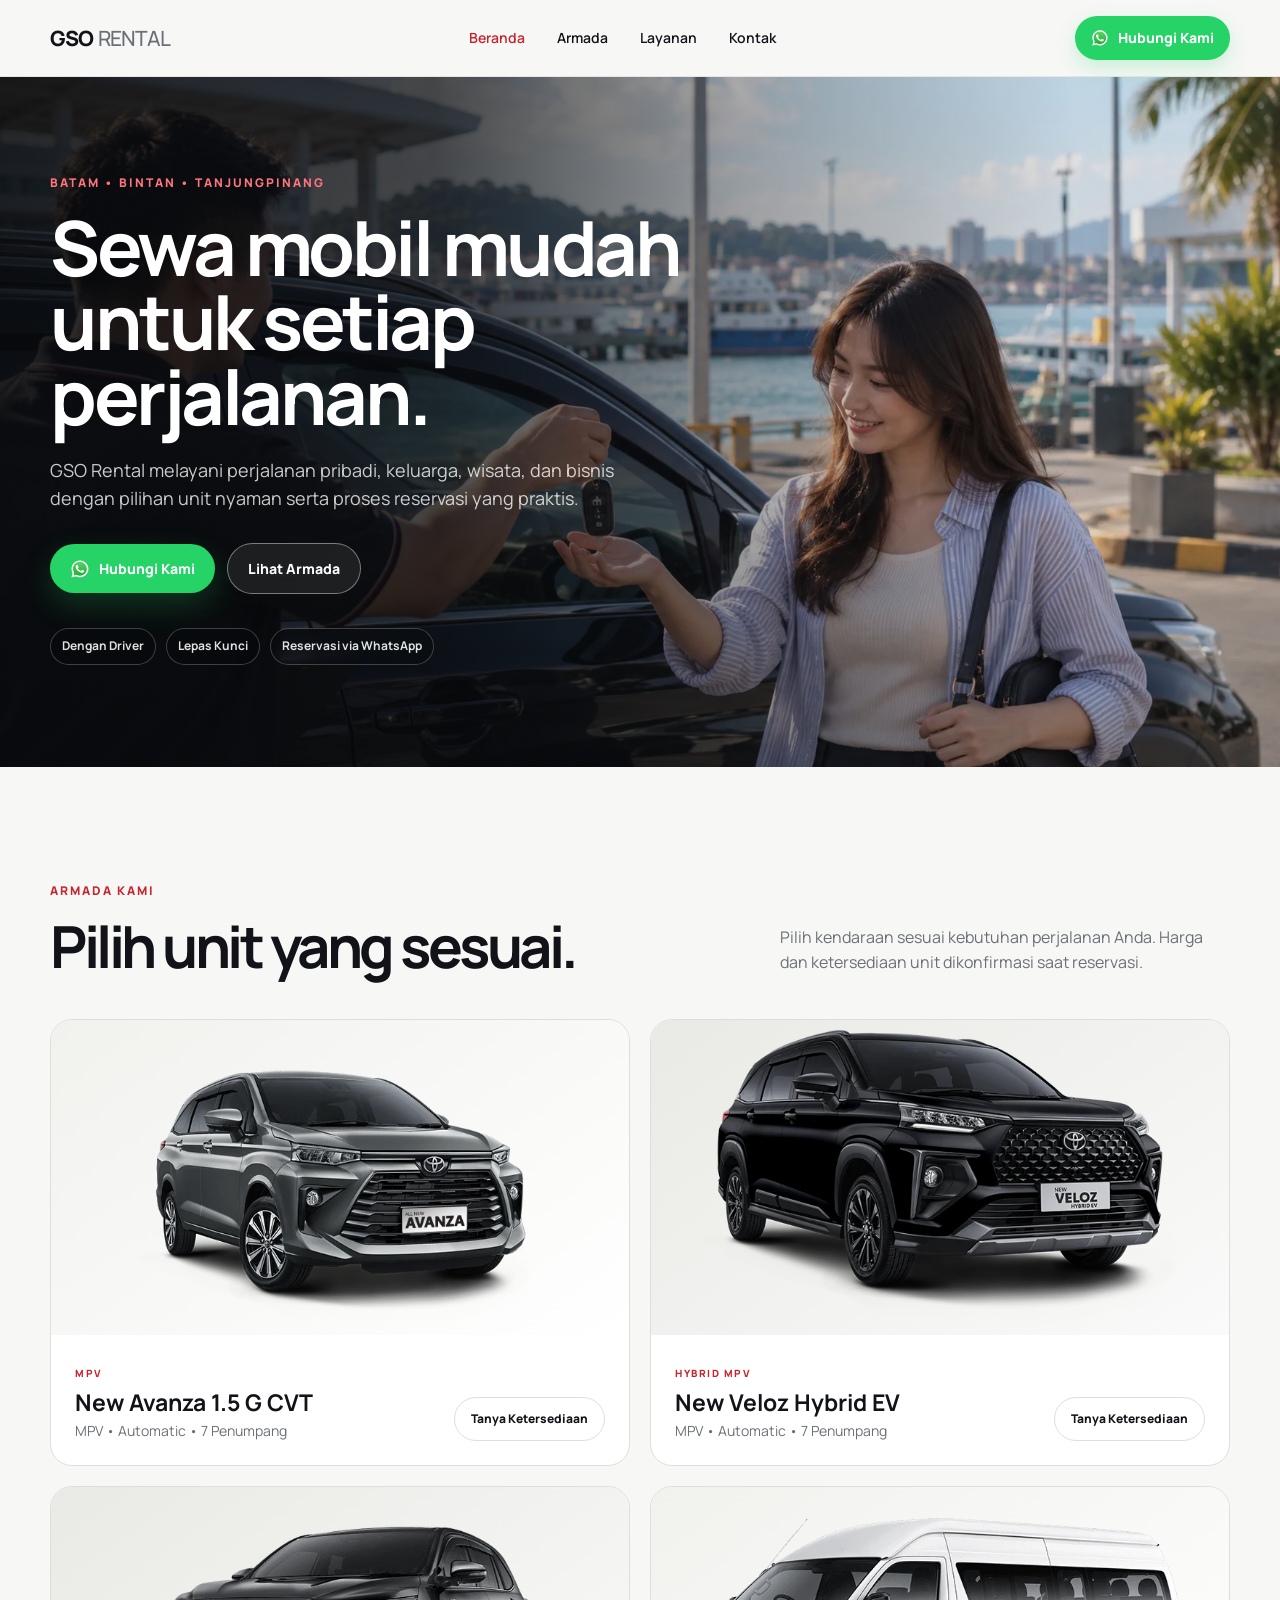
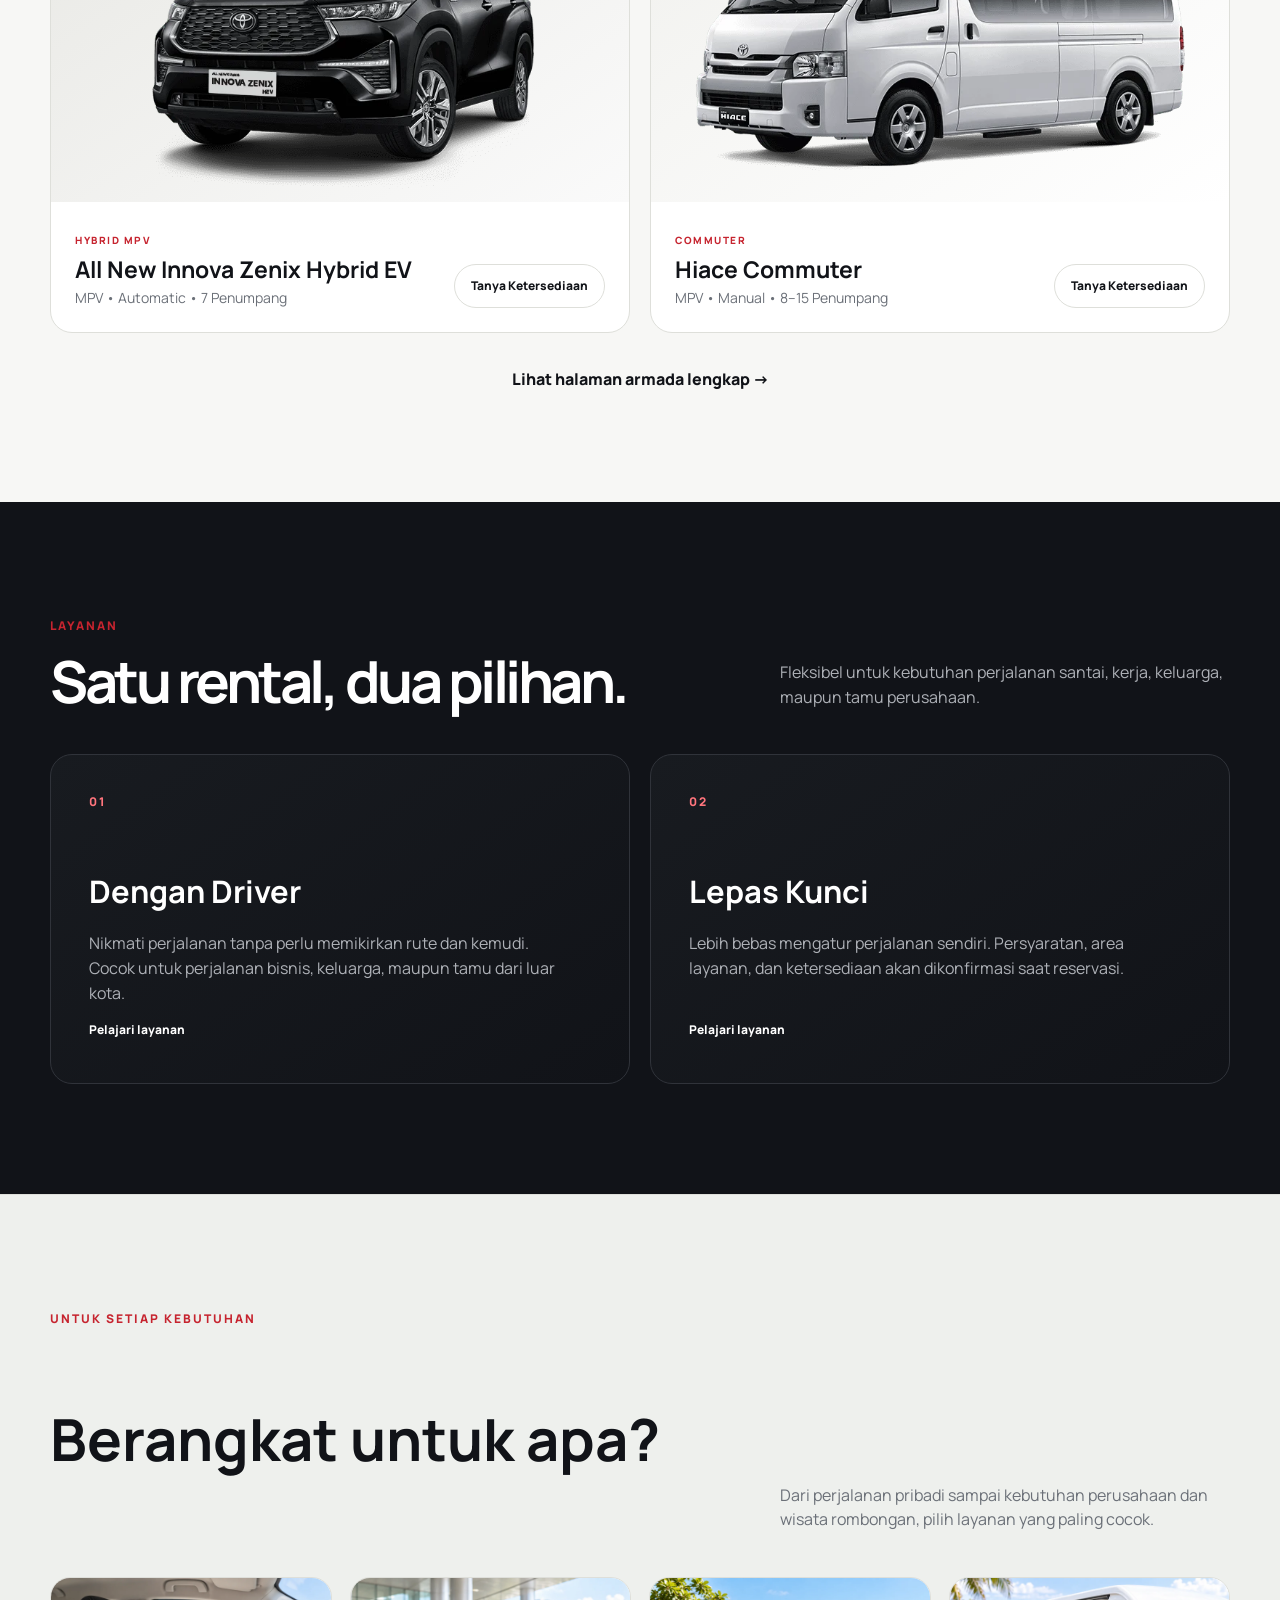
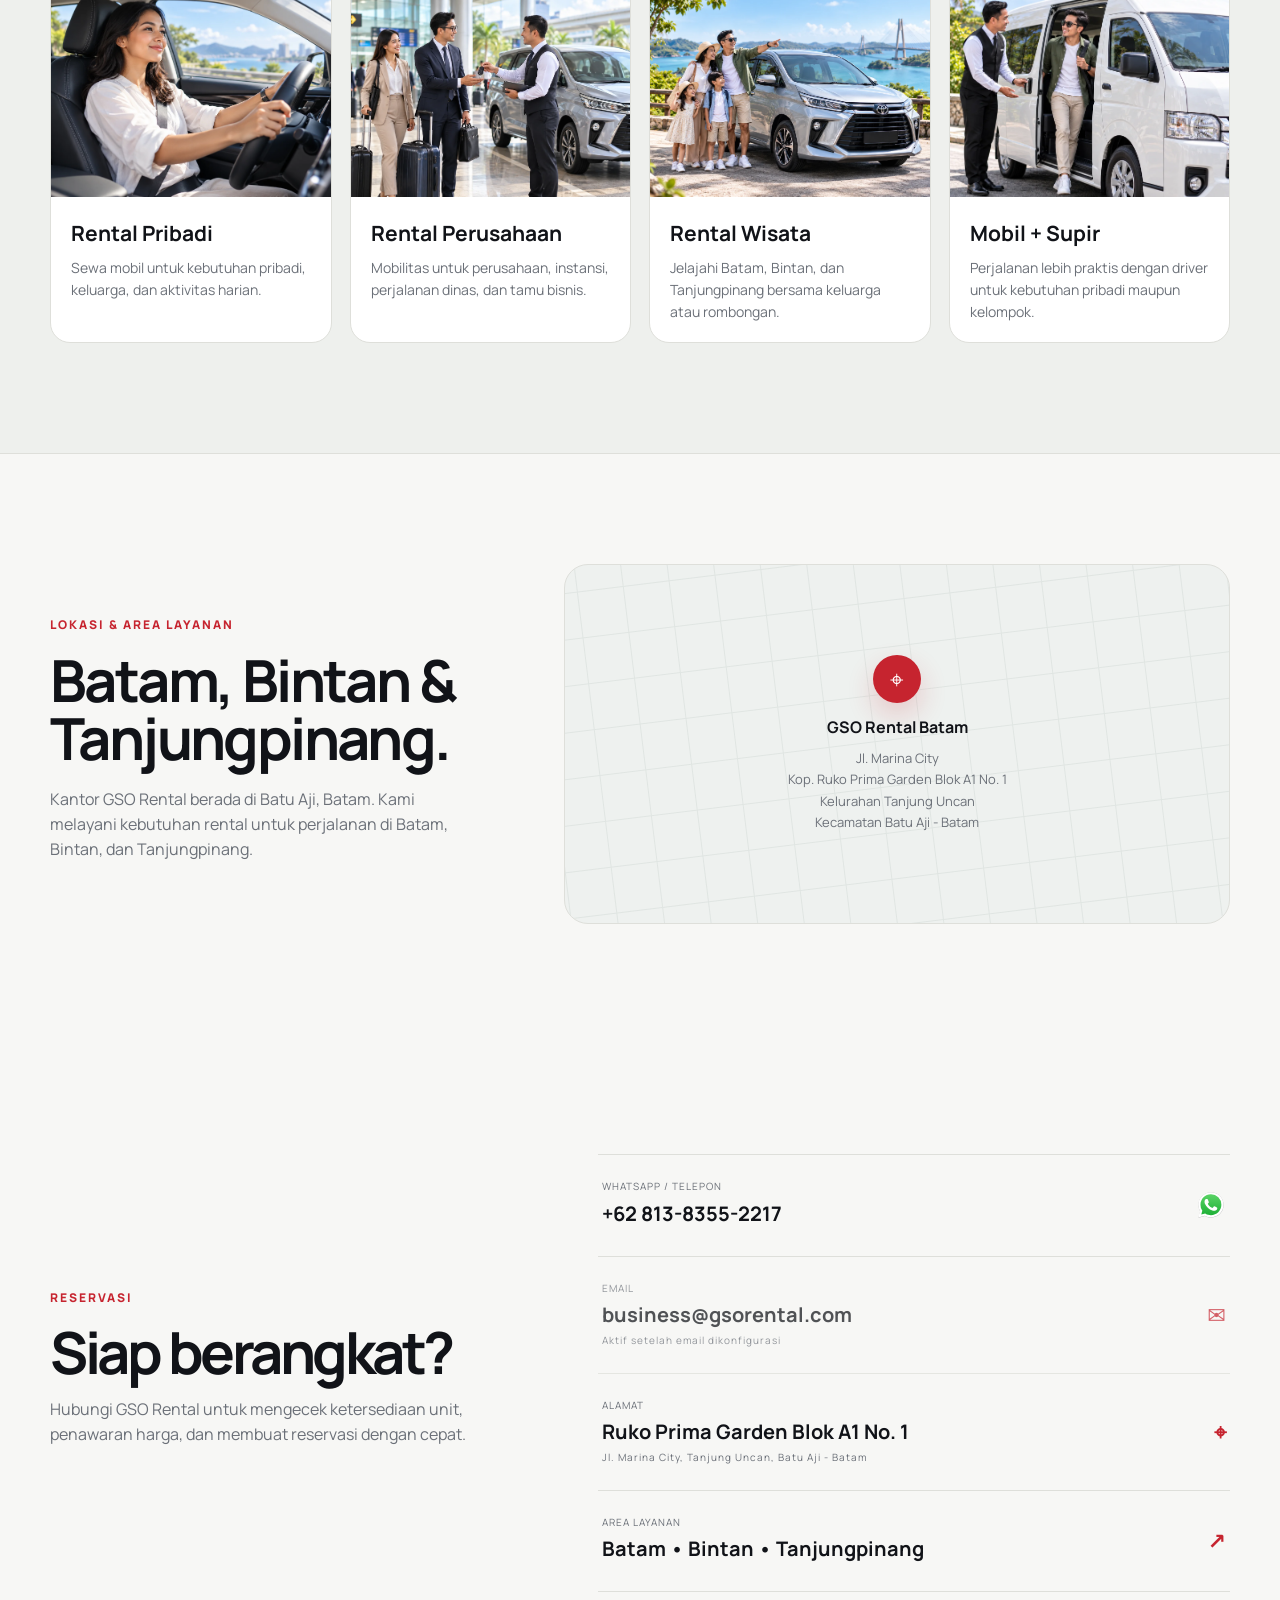
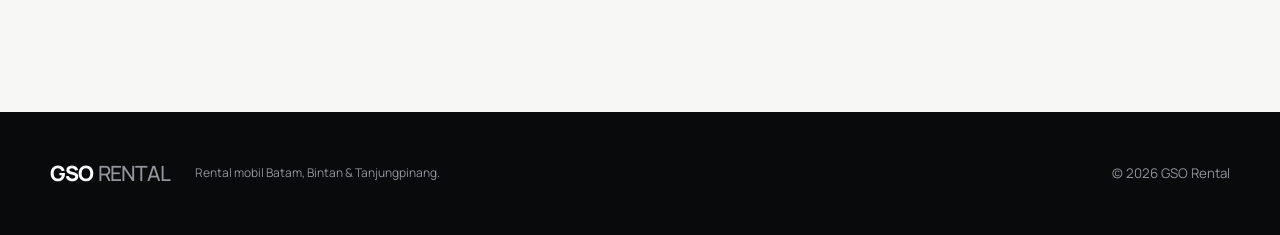
==== commit c2e2a03e: "Added SEO and Location" ====
--- a/index.html
+++ b/index.html
@@ -4,16 +4,21 @@
   <meta charset="utf-8">
   <meta name="viewport" content="width=device-width,initial-scale=1">
   <meta name="description" content="Rental mobil Batam, Bintan & Tanjungpinang dari GSO Rental. Pilihan Avanza, Veloz Hybrid, Innova Zenix Hybrid dan Hiace. Tersedia dengan driver atau lepas kunci.">
-  <meta name="robots" content="noindex,nofollow">
+  <meta name="robots" content="index,follow,max-image-preview:large">
   <meta name="theme-color" content="#111318">
+  <link rel="canonical" href="https://gsorental.com/">
   <meta property="og:locale" content="id_ID">
   <meta property="og:type" content="website">
   <meta property="og:title" content="GSO Rental | Rental Mobil Batam, Bintan & Tanjungpinang">
   <meta property="og:description" content="Sewa mobil dengan driver atau lepas kunci di Batam, Bintan dan Tanjungpinang. Cek unit dan ketersediaan via WhatsApp.">
   <meta property="og:site_name" content="GSO Rental">
+  <meta property="og:url" content="https://gsorental.com/">
+  <meta property="og:image" content="https://gsorental.com/assets/hero-handover.webp">
+  <meta property="og:image:alt" content="GSO Rental - rental mobil Batam, Bintan dan Tanjungpinang">
   <meta name="twitter:card" content="summary_large_image">
   <meta name="twitter:title" content="GSO Rental | Rental Mobil Batam, Bintan & Tanjungpinang">
   <meta name="twitter:description" content="Sewa mobil dengan driver atau lepas kunci di Batam, Bintan dan Tanjungpinang.">
+  <meta name="twitter:image" content="https://gsorental.com/assets/hero-handover.webp">
   <title>Rental Mobil Batam, Bintan & Tanjungpinang | GSO Rental</title>
   <link rel="icon" href="favicon.ico" sizes="any">
   <link rel="icon" href="favicon.svg" type="image/svg+xml">
@@ -23,11 +28,30 @@
   {
     "@context":"https://schema.org",
     "@type":"AutoRental",
+    "@id":"https://gsorental.com/#business",
     "name":"GSO Rental",
+    "url":"https://gsorental.com/",
     "description":"Rental mobil dengan driver atau lepas kunci di Batam, Bintan dan Tanjungpinang.",
-    "telephone":"+62 813-8355-2217",
-    "areaServed":["Batam","Bintan","Tanjungpinang"],
-    "availableLanguage":["id"]
+    "telephone":"+6281383552217",
+    "image":"https://gsorental.com/assets/hero-handover.webp",
+    "address":{
+      "@type":"PostalAddress",
+      "streetAddress":"Jl. Marina City, Kop. Ruko Prima Garden Blok A1 No. 1, Kelurahan Tanjung Uncan, Kecamatan Batu Aji",
+      "addressLocality":"Batam",
+      "addressRegion":"Kepulauan Riau",
+      "addressCountry":"ID"
+    },
+    "areaServed":[
+      {"@type":"City","name":"Batam"},
+      {"@type":"Place","name":"Bintan"},
+      {"@type":"City","name":"Tanjungpinang"}
+    ],
+    "contactPoint":{
+      "@type":"ContactPoint",
+      "telephone":"+6281383552217",
+      "contactType":"customer service",
+      "availableLanguage":["id"]
+    }
   }
   </script>
   <link rel="preconnect" href="https://fonts.googleapis.com">
@@ -43,7 +67,7 @@
         <a href="/" class="active" aria-current="page">Beranda</a>
         <a href="/armada/">Armada</a>
         <a href="/layanan/">Layanan</a>
-        <a href="/artikel/">Artikel</a>
+        
         <a href="/#kontak">Kontak</a>
       </div>
       <div class="nav-actions">
@@ -129,16 +153,17 @@
     </section>
 
     <section class="map-section container" id="lokasi">
-      <div class="map-copy reveal"><span class="eyebrow">AREA LAYANAN</span><h2>Batam, Bintan & Tanjungpinang.</h2><p>Lokasi kantor atau titik layanan dapat ditambahkan di sini setelah alamat final dikonfirmasi.</p></div>
-      <div class="map-placeholder reveal" role="img" aria-label="Placeholder peta lokasi GSO Rental"><div class="map-grid"></div><div class="map-pin">⌖</div><strong>Map location</strong><span>Siap dihubungkan ke Google Maps nanti</span></div>
+      <div class="map-copy reveal"><span class="eyebrow">LOKASI & AREA LAYANAN</span><h2>Batam, Bintan & Tanjungpinang.</h2><p>Kantor GSO Rental berada di Batu Aji, Batam. Kami melayani kebutuhan rental untuk perjalanan di Batam, Bintan, dan Tanjungpinang.</p></div>
+      <div class="map-placeholder reveal" aria-label="Alamat GSO Rental Batam"><div class="map-grid"></div><div class="map-pin">⌖</div><strong>GSO Rental Batam</strong><address>Jl. Marina City<br>Kop. Ruko Prima Garden Blok A1 No. 1<br>Kelurahan Tanjung Uncan<br>Kecamatan Batu Aji - Batam</address></div>
     </section>
 
     <section class="contact container" id="kontak">
       <div class="contact-copy reveal"><span class="eyebrow">RESERVASI</span><h2>Siap berangkat?</h2><p>Hubungi GSO Rental untuk mengecek ketersediaan unit, penawaran harga, dan membuat reservasi dengan cepat.</p></div>
       <div class="contact-panel reveal">
         <a class="contact-row" href="https://wa.me/6281383552217" target="_blank" rel="noopener"><span><small>WHATSAPP / TELEPON</small><strong>+62 813-8355-2217</strong></span><img class="contact-wa" src="assets/whatsapp.svg" width="30" height="30" alt="WhatsApp"></a>
-        <div class="contact-row muted"><span><small>EMAIL</small><strong>business@gsorental.com</strong><em>Aktif setelah domain tersedia</em></span><b aria-hidden="true">✉</b></div>
-        <div class="contact-row"><span><small>AREA LAYANAN</small><strong>Batam • Bintan • Tanjungpinang</strong></span><b aria-hidden="true">⌖</b></div>
+        <div class="contact-row muted"><span><small>EMAIL</small><strong>business@gsorental.com</strong><em>Aktif setelah email dikonfigurasi</em></span><b aria-hidden="true">✉</b></div>
+        <div class="contact-row"><span><small>ALAMAT</small><strong>Ruko Prima Garden Blok A1 No. 1</strong><em>Jl. Marina City, Tanjung Uncan, Batu Aji - Batam</em></span><b aria-hidden="true">⌖</b></div>
+        <div class="contact-row"><span><small>AREA LAYANAN</small><strong>Batam • Bintan • Tanjungpinang</strong></span><b aria-hidden="true">↗</b></div>
       </div>
     </section>
   </main>
--- a/style.css
+++ b/style.css
@@ -119,6 +119,7 @@
 .map-placeholder>*:not(.map-grid){position:relative;z-index:1}
 .map-pin{width:48px;height:48px;border-radius:50%;display:grid;place-items:center;background:var(--accent);color:#fff;font-size:24px;box-shadow:0 12px 28px rgba(198,36,47,.2);margin-bottom:12px}
 .map-placeholder span{font-size:12px;color:var(--muted);margin-top:4px}
+.map-placeholder address{position:relative;z-index:1;margin-top:8px;text-align:center;font-style:normal;font-size:13px;line-height:1.65;color:var(--muted);padding:0 24px}
 .contact{display:grid;grid-template-columns:.85fr 1.15fr;gap:80px;align-items:center;padding:120px 0}
 .contact-copy p{color:var(--muted);max-width:500px}
 .contact-panel{border-top:1px solid var(--line)}
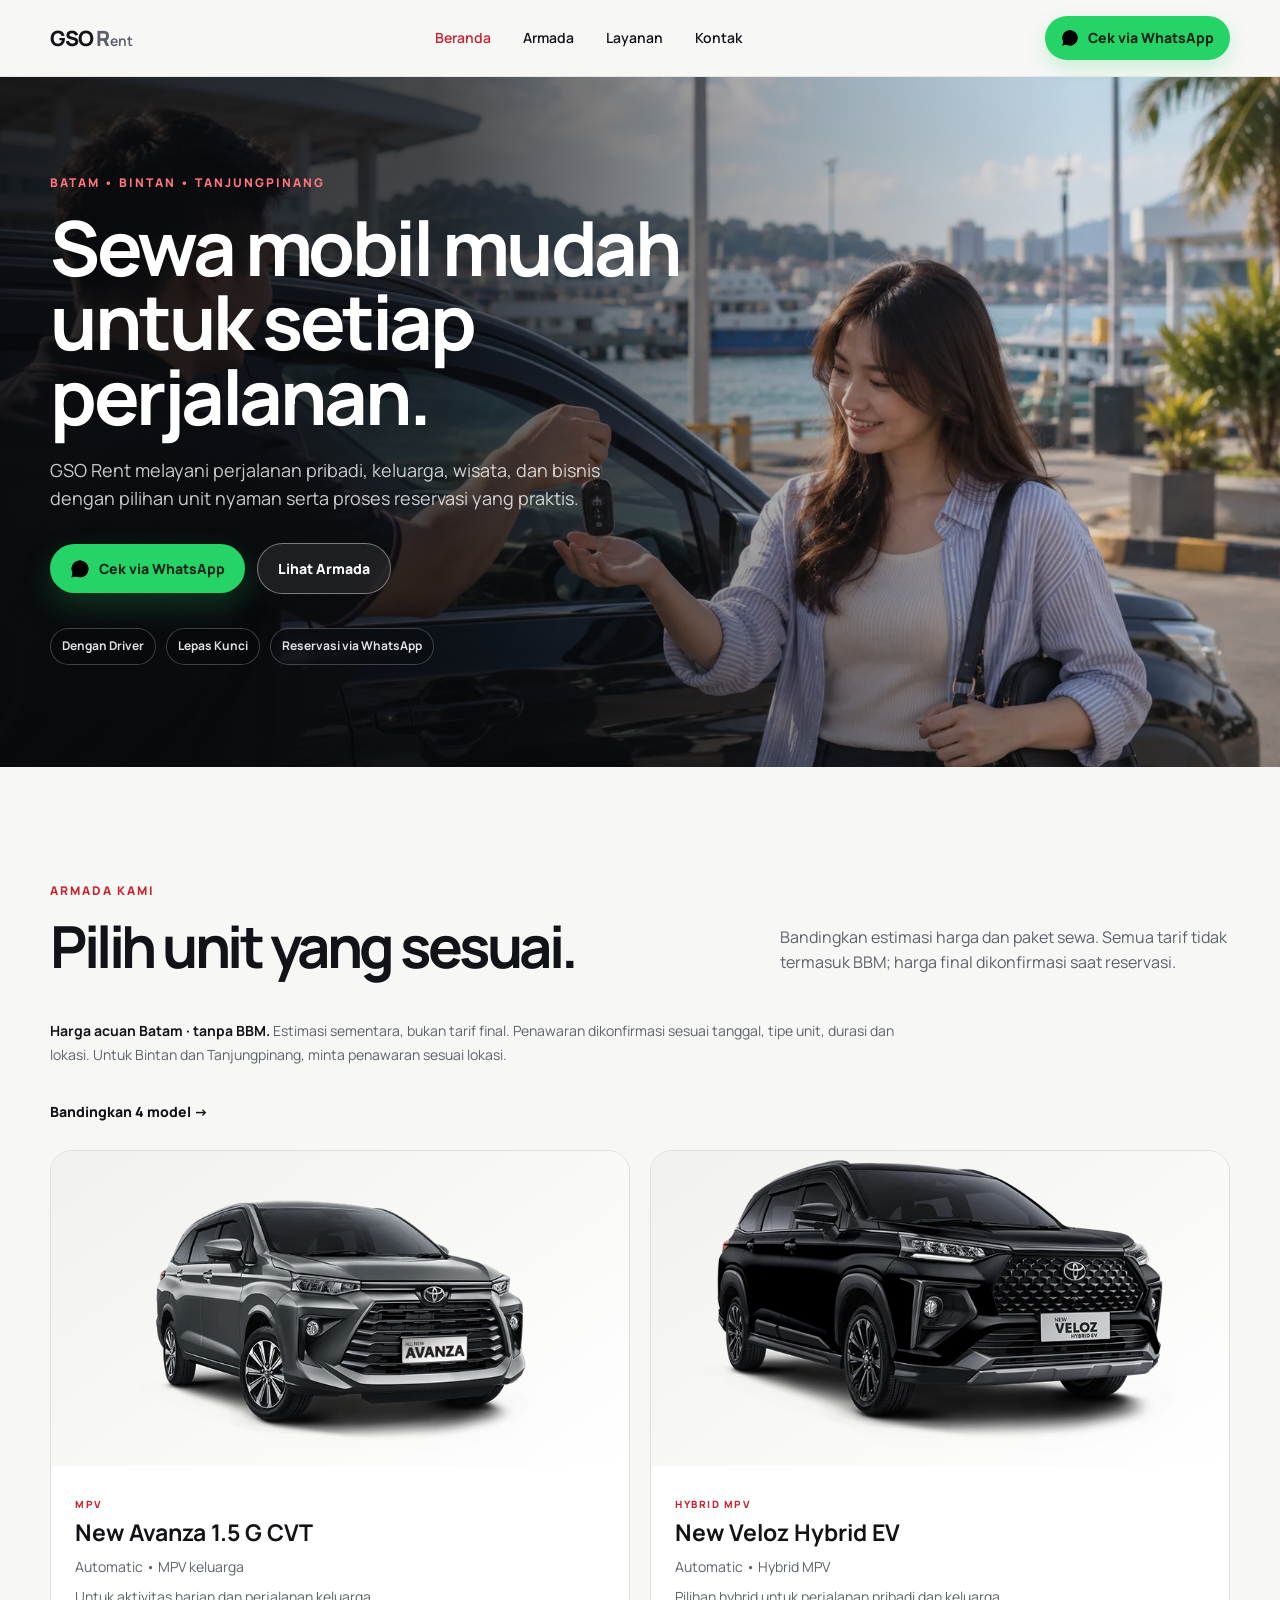
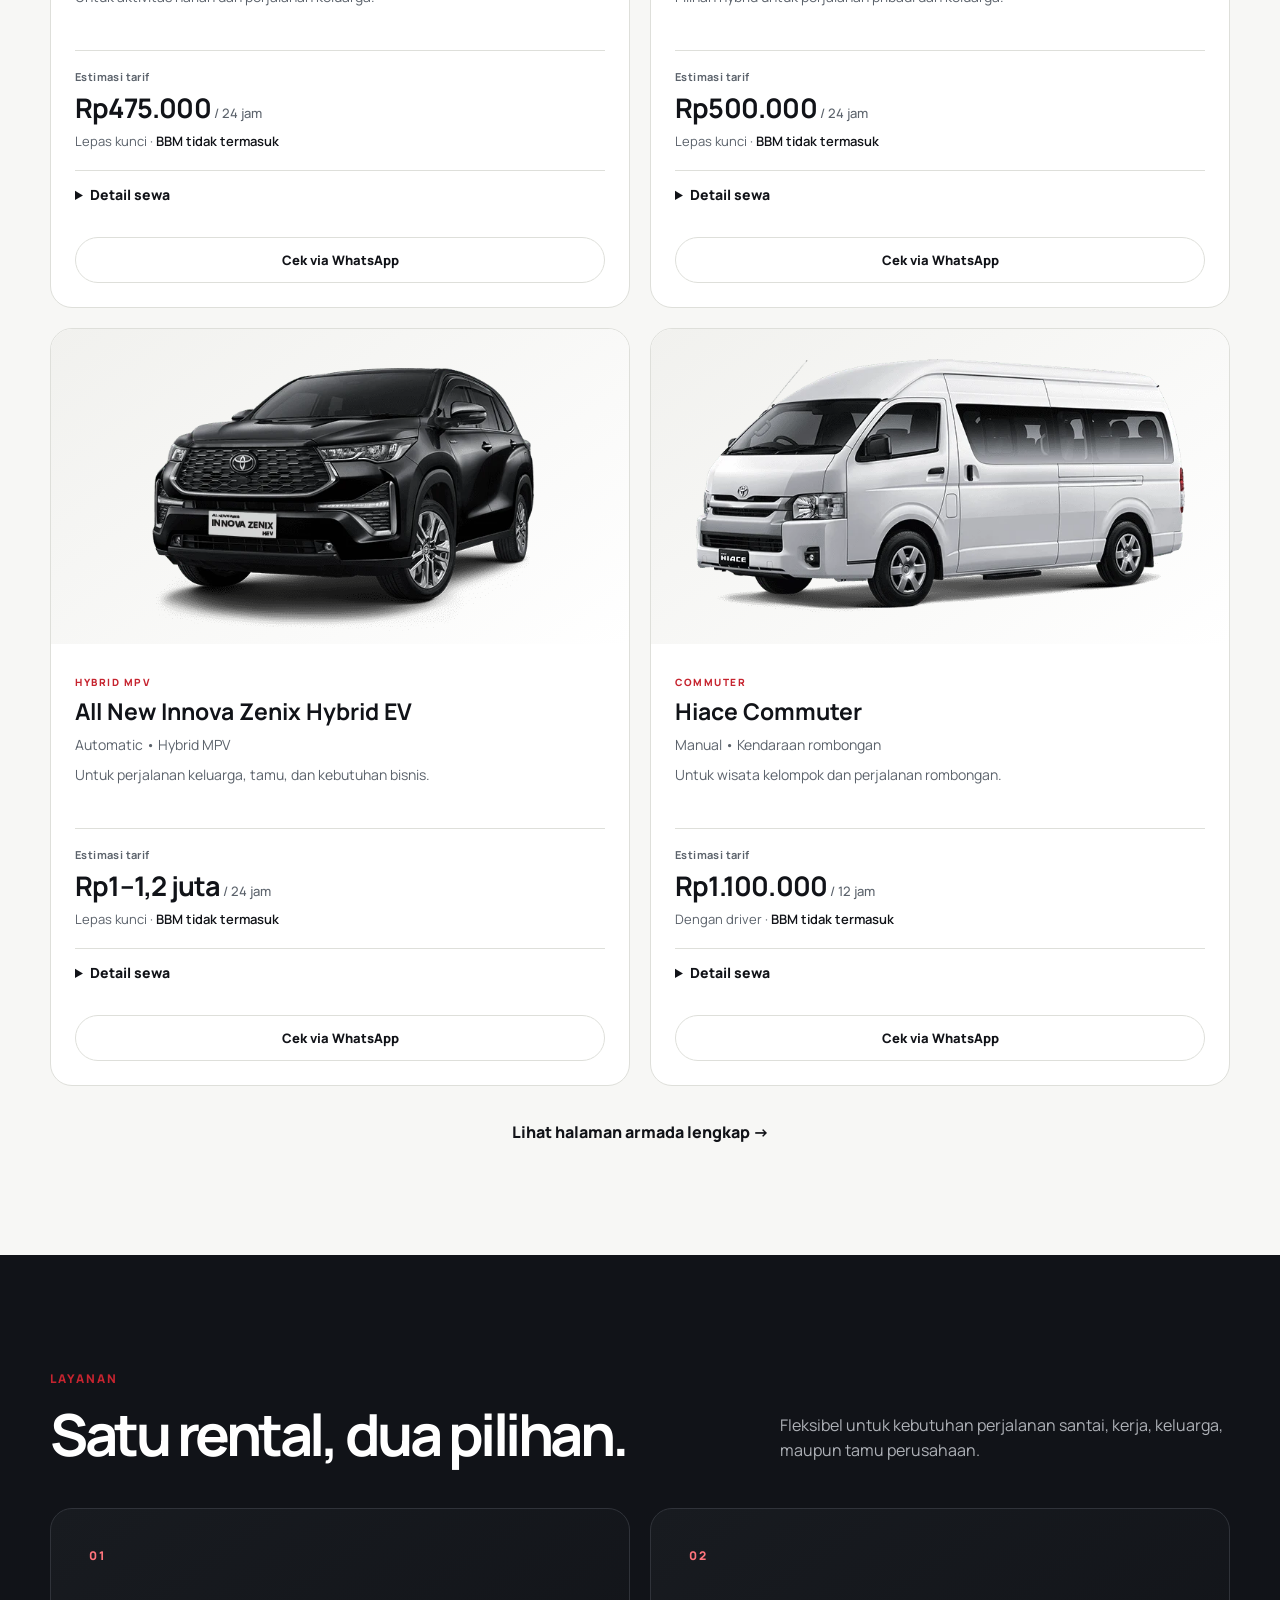
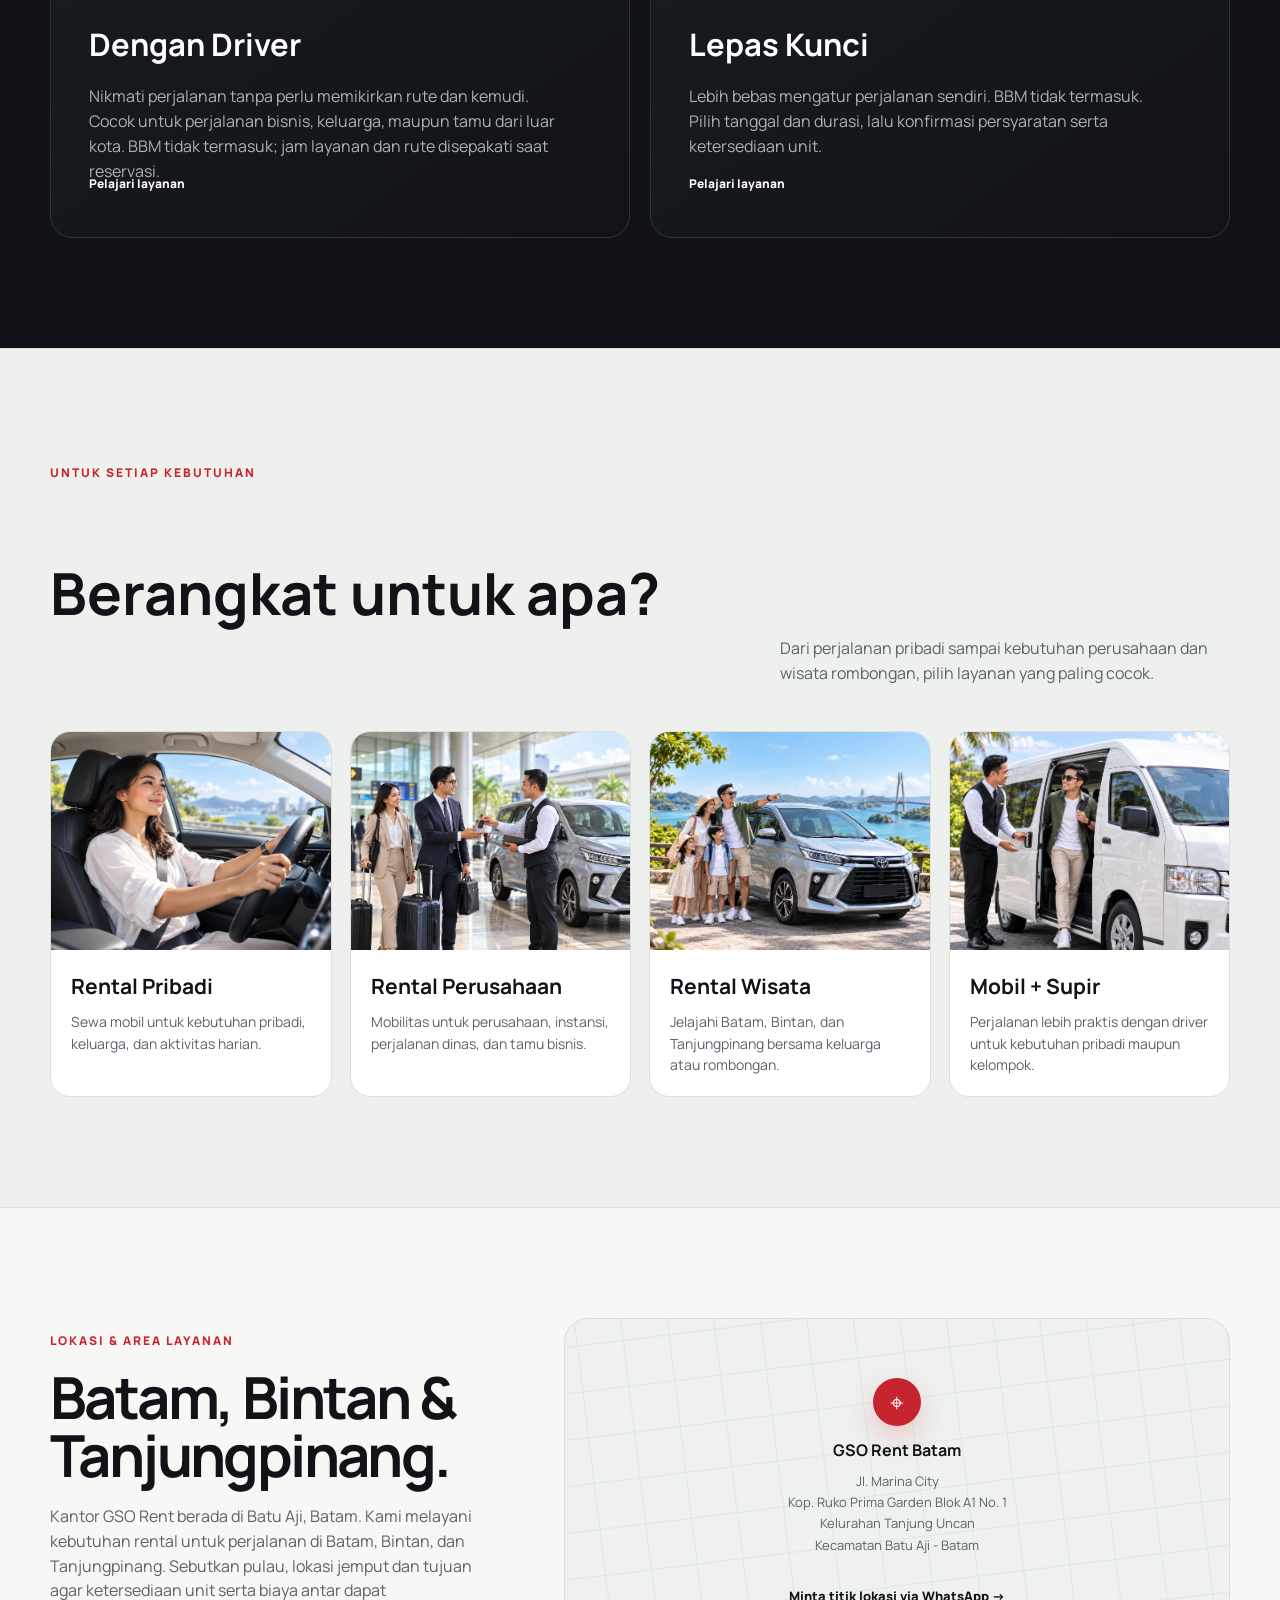
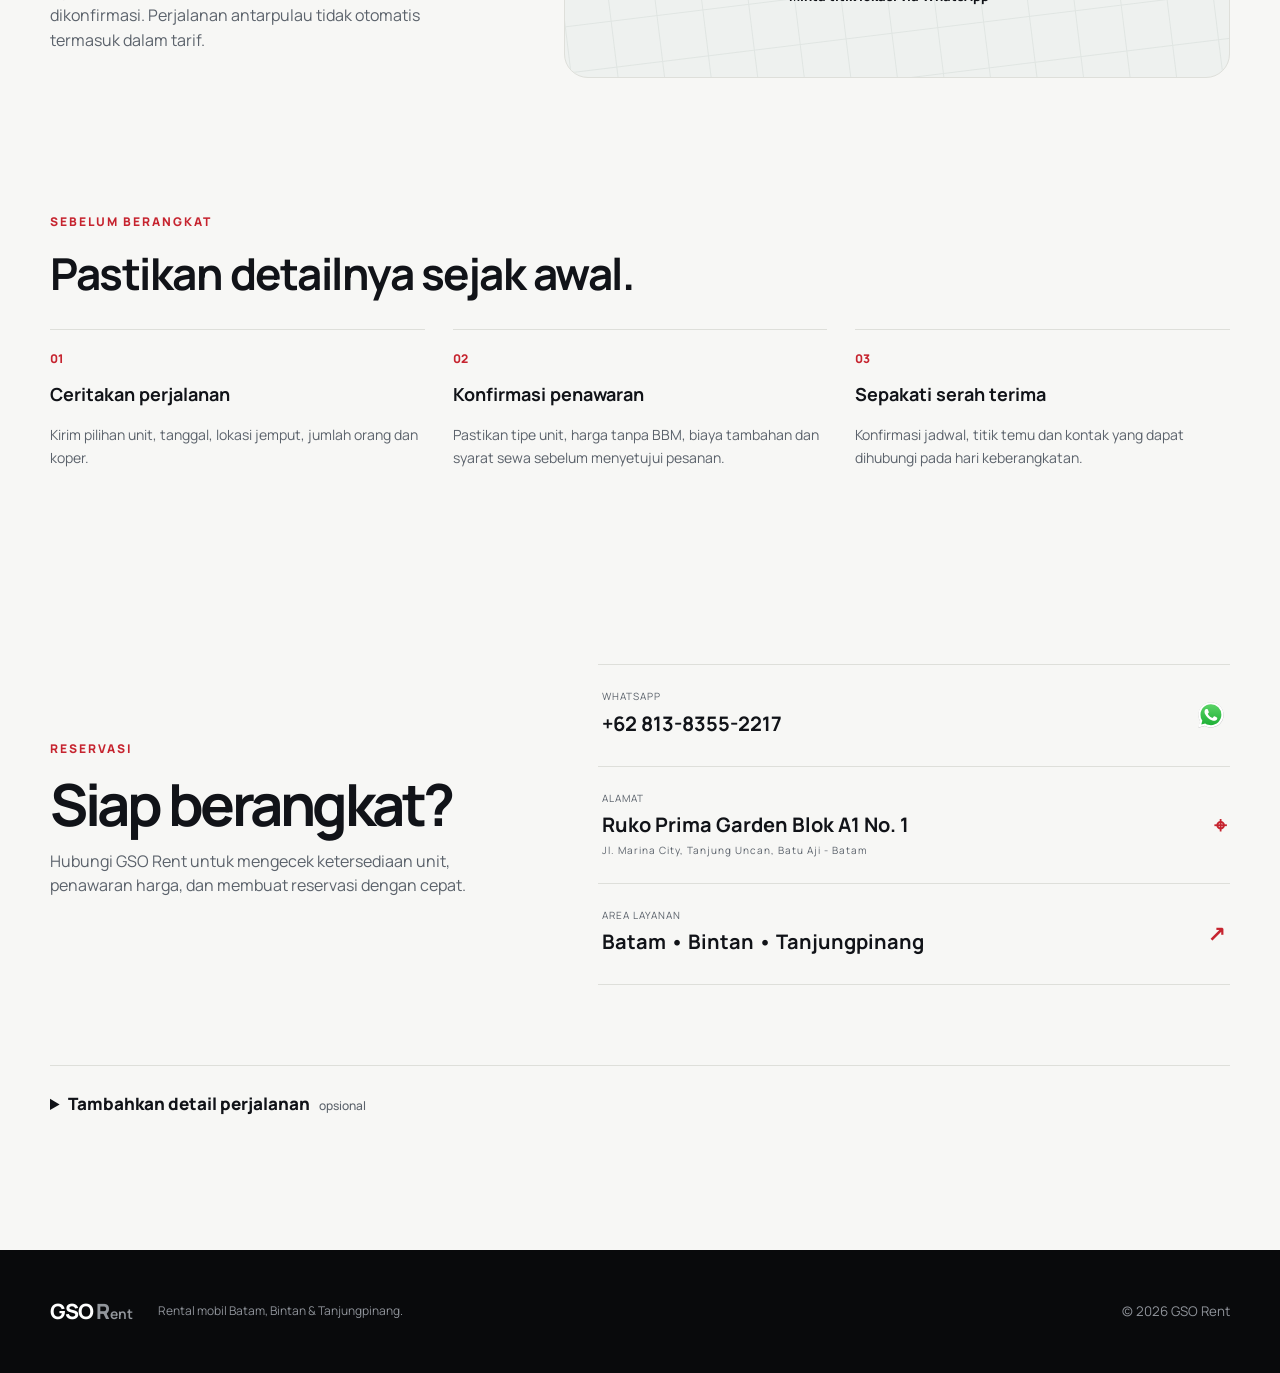
==== commit 30b47604: "Modified company name" ====
--- a/index.html
+++ b/index.html
@@ -3,23 +3,23 @@
 <head>
   <meta charset="utf-8">
   <meta name="viewport" content="width=device-width,initial-scale=1">
-  <meta name="description" content="Rental mobil Batam, Bintan & Tanjungpinang dari GSO Rental. Pilihan Avanza, Veloz Hybrid, Innova Zenix Hybrid dan Hiace. Tersedia dengan driver atau lepas kunci.">
+  <meta name="description" content="Rental mobil Batam, Bintan & Tanjungpinang dari GSO Rent. Pilihan Avanza, Veloz Hybrid, Innova Zenix Hybrid dan Hiace. Tersedia dengan driver atau lepas kunci.">
   <meta name="robots" content="index,follow,max-image-preview:large">
   <meta name="theme-color" content="#111318">
   <link rel="canonical" href="https://gsorental.com/">
   <meta property="og:locale" content="id_ID">
   <meta property="og:type" content="website">
-  <meta property="og:title" content="GSO Rental | Rental Mobil Batam, Bintan & Tanjungpinang">
+  <meta property="og:title" content="GSO Rent | Rental Mobil Batam, Bintan & Tanjungpinang">
   <meta property="og:description" content="Sewa mobil dengan driver atau lepas kunci di Batam, Bintan dan Tanjungpinang. Cek unit dan ketersediaan via WhatsApp.">
-  <meta property="og:site_name" content="GSO Rental">
+  <meta property="og:site_name" content="GSO Rent">
   <meta property="og:url" content="https://gsorental.com/">
   <meta property="og:image" content="https://gsorental.com/assets/hero-handover.webp">
-  <meta property="og:image:alt" content="GSO Rental - rental mobil Batam, Bintan dan Tanjungpinang">
+  <meta property="og:image:alt" content="GSO Rent - rental mobil Batam, Bintan dan Tanjungpinang">
   <meta name="twitter:card" content="summary_large_image">
-  <meta name="twitter:title" content="GSO Rental | Rental Mobil Batam, Bintan & Tanjungpinang">
+  <meta name="twitter:title" content="GSO Rent | Rental Mobil Batam, Bintan & Tanjungpinang">
   <meta name="twitter:description" content="Sewa mobil dengan driver atau lepas kunci di Batam, Bintan dan Tanjungpinang.">
   <meta name="twitter:image" content="https://gsorental.com/assets/hero-handover.webp">
-  <title>Rental Mobil Batam, Bintan & Tanjungpinang | GSO Rental</title>
+  <title>Rental Mobil Batam, Bintan & Tanjungpinang | GSO Rent</title>
   <link rel="icon" href="favicon.ico" sizes="any">
   <link rel="icon" href="favicon.svg" type="image/svg+xml">
   <link rel="preload" as="image" href="assets/hero-handover.webp" type="image/webp" fetchpriority="high">
@@ -29,7 +29,7 @@
     "@context":"https://schema.org",
     "@type":"AutoRental",
     "@id":"https://gsorental.com/#business",
-    "name":"GSO Rental",
+    "name":"GSO Rent",
     "url":"https://gsorental.com/",
     "description":"Rental mobil dengan driver atau lepas kunci di Batam, Bintan dan Tanjungpinang.",
     "telephone":"+6281383552217",
@@ -58,11 +58,12 @@
   <link rel="preconnect" href="https://fonts.gstatic.com" crossorigin>
   <link href="https://fonts.googleapis.com/css2?family=Manrope:wght@400;500;600;700;800&display=swap" rel="stylesheet">
   <link rel="stylesheet" href="style.css">
+<link rel="stylesheet" href="/rental.css">
 </head>
 <body>
   <header class="nav-wrap">
     <nav class="nav container" aria-label="Navigasi utama">
-      <a class="brand" href="/" aria-label="GSO Rental beranda">GSO<span>RENTAL</span></a>
+      <a class="brand" href="/" aria-label="GSO Rent beranda">GSO <b>R</b><span>ent</span></a>
       <div class="nav-links" id="primary-nav">
         <a href="/" class="active" aria-current="page">Beranda</a>
         <a href="/armada/">Armada</a>
@@ -74,23 +75,24 @@
         <button class="nav-toggle" type="button" aria-expanded="false" aria-controls="primary-nav" aria-label="Buka menu">
           <span></span><span></span><span></span>
         </button>
-        <a class="btn btn-small nav-cta" href="https://wa.me/6281383552217?text=Halo%20GSO%20Rental%2C%20saya%20ingin%20menanyakan%20ketersediaan%20mobil." target="_blank" rel="noopener">
-          <img src="assets/whatsapp.svg" width="18" height="18" alt="" aria-hidden="true"> Hubungi Kami
+        <a class="btn btn-small nav-cta" href="https://wa.me/6281383552217?text=Halo%20GSO%20Rent%2C%20saya%20ingin%20cek%20ketersediaan.%0AUnit%3A%20mohon%20rekomendasi%0ALayanan%3A%20driver%20%2F%20lepas%20kunci%0ATanggal%20%26%20durasi%3A%20%E2%80%A6%0ALokasi%20jemput%3A%20%E2%80%A6%0AJumlah%20orang%20%26%20koper%3A%20%E2%80%A6%0AMohon%20penawaran%20tanpa%20BBM." target="_blank" rel="noopener">
+          <img src="assets/whatsapp.svg" width="18" height="18" alt="" aria-hidden="true"> Cek via WhatsApp
         </a>
       </div>
     </nav>
   </header>
 
-  <main id="top">
+  <a class="skip-link" href="#main-content">Lewati ke konten</a>
+<main id="main-content">
     <section class="hero-photo">
       <div class="hero-overlay"></div>
       <div class="hero container">
         <div class="hero-copy">
           <div class="eyebrow hero-eyebrow">BATAM • BINTAN • TANJUNGPINANG</div>
           <h1>Sewa mobil mudah<br><em>untuk setiap perjalanan.</em></h1>
-          <p>GSO Rental melayani perjalanan pribadi, keluarga, wisata, dan bisnis dengan pilihan unit nyaman serta proses reservasi yang praktis.</p>
+          <p>GSO Rent melayani perjalanan pribadi, keluarga, wisata, dan bisnis dengan pilihan unit nyaman serta proses reservasi yang praktis.</p>
           <div class="hero-actions">
-            <a class="btn btn-primary" href="https://wa.me/6281383552217?text=Halo%20GSO%20Rental%2C%20saya%20ingin%20reservasi%20mobil." target="_blank" rel="noopener"><img src="assets/whatsapp.svg" width="20" height="20" alt="" aria-hidden="true"> Hubungi Kami</a>
+            <a class="btn btn-primary" href="https://wa.me/6281383552217?text=Halo%20GSO%20Rent%2C%20saya%20ingin%20cek%20ketersediaan.%0AUnit%3A%20mohon%20rekomendasi%0ALayanan%3A%20driver%20%2F%20lepas%20kunci%0ATanggal%20%26%20durasi%3A%20%E2%80%A6%0ALokasi%20jemput%3A%20%E2%80%A6%0AJumlah%20orang%20%26%20koper%3A%20%E2%80%A6%0AMohon%20penawaran%20tanpa%20BBM." target="_blank" rel="noopener"><img src="assets/whatsapp.svg" width="20" height="20" alt="" aria-hidden="true"> Cek via WhatsApp</a>
             <a class="btn btn-ghost" href="/armada/">Lihat Armada</a>
           </div>
           <div class="hero-meta"><span>Dengan Driver</span><span>Lepas Kunci</span><span>Reservasi via WhatsApp</span></div>
@@ -101,26 +103,9 @@
     <section class="section container" id="armada">
       <div class="section-head reveal">
         <div><span class="eyebrow">ARMADA KAMI</span><h2>Pilih unit yang sesuai.</h2></div>
-        <p>Pilih kendaraan sesuai kebutuhan perjalanan Anda. Harga dan ketersediaan unit dikonfirmasi saat reservasi.</p>
+        <p>Bandingkan estimasi harga dan paket sewa. Semua tarif tidak termasuk BBM; harga final dikonfirmasi saat reservasi.</p>
       </div>
-      <div class="fleet-grid">
-        <article class="car-card reveal">
-          <div class="car-img"><img src="assets/avanza.webp" width="688" height="408" alt="New Avanza 1.5 G CVT" loading="lazy" decoding="async"></div>
-          <div class="car-info"><div><span>MPV</span><h3>New Avanza 1.5 G CVT</h3><p>MPV • Automatic • 7 Penumpang</p></div><a class="mini-cta" href="https://wa.me/6281383552217?text=Halo%20GSO%20Rental%2C%20saya%20ingin%20menanyakan%20New%20Avanza%201.5%20G%20CVT." target="_blank" rel="noopener">Tanya Ketersediaan</a></div>
-        </article>
-        <article class="car-card reveal">
-          <div class="car-img dark"><img src="assets/veloz.webp" width="688" height="408" alt="New Veloz Hybrid EV" loading="lazy" decoding="async"></div>
-          <div class="car-info"><div><span>HYBRID MPV</span><h3>New Veloz Hybrid EV</h3><p>MPV • Automatic • 7 Penumpang</p></div><a class="mini-cta" href="https://wa.me/6281383552217?text=Halo%20GSO%20Rental%2C%20saya%20ingin%20menanyakan%20New%20Veloz%20Hybrid%20EV." target="_blank" rel="noopener">Tanya Ketersediaan</a></div>
-        </article>
-        <article class="car-card reveal">
-          <div class="car-img dark"><img src="assets/zenix.webp" width="688" height="408" alt="All New Innova Zenix Hybrid EV" loading="lazy" decoding="async"></div>
-          <div class="car-info"><div><span>HYBRID MPV</span><h3>All New Innova Zenix Hybrid EV</h3><p>MPV • Automatic • 7 Penumpang</p></div><a class="mini-cta" href="https://wa.me/6281383552217?text=Halo%20GSO%20Rental%2C%20saya%20ingin%20menanyakan%20All%20New%20Innova%20Zenix%20Hybrid%20EV." target="_blank" rel="noopener">Tanya Ketersediaan</a></div>
-        </article>
-        <article class="car-card reveal">
-          <div class="car-img"><img src="assets/hiace.webp" width="688" height="408" alt="Hiace Commuter" loading="lazy" decoding="async"></div>
-          <div class="car-info"><div><span>COMMUTER</span><h3>Hiace Commuter</h3><p>MPV • Manual • 8–15 Penumpang</p></div><a class="mini-cta" href="https://wa.me/6281383552217?text=Halo%20GSO%20Rental%2C%20saya%20ingin%20menanyakan%20Hiace%20Commuter." target="_blank" rel="noopener">Tanya Ketersediaan</a></div>
-        </article>
-      </div>
+      <p class="pricing-notice"><strong>Harga acuan Batam · tanpa BBM.</strong> Estimasi sementara, bukan tarif final. Penawaran dikonfirmasi sesuai tanggal, tipe unit, durasi dan lokasi. Untuk Bintan dan Tanjungpinang, minta penawaran sesuai lokasi.</p><a class="fleet-browse text-link" href="/armada/#semua-armada">Bandingkan 4 model →</a><div class="fleet-grid"><article class="car-card reveal" data-tags="mpv" data-car="avanza"><div class="car-img"><img src="/assets/avanza.webp" width="688" height="408" alt="New Avanza 1.5 G CVT" loading="lazy" decoding="async"></div><div class="car-info"><div class="car-heading"><span>MPV</span><h3>New Avanza 1.5 G CVT</h3><p>Automatic • MPV keluarga</p><p class="car-purpose">Untuk aktivitas harian dan perjalanan keluarga.</p></div><div class="rental-price"><small>Estimasi tarif</small><strong>Rp475.000<small> / 24 jam</small></strong><p>Lepas kunci · <b>BBM tidak termasuk</b></p></div><details class="rental-details"><summary>Detail sewa</summary><div><p>Sampaikan jumlah orang dan koper agar susunan kursi dapat disesuaikan dengan kebutuhan.</p><p><strong>Bulanan:</strong> Rp7.500.000 · lepas kunci, tanpa BBM.</p><p>Paket dengan driver ditawarkan terpisah.</p><p>Biaya antar, parkir, tol, makan driver, lembur, deposit dan batas kilometer perlu dikonfirmasi dalam penawaran.</p></div></details><a class="mini-cta" href="https://wa.me/6281383552217?text=Halo%20GSO%20Rent%2C%20saya%20ingin%20cek%20ketersediaan.%0AUnit%3A%20New%20Avanza%201.5%20G%20CVT%0ALayanan%3A%20Lepas%20kunci%0ATanggal%20%26%20durasi%3A%20%E2%80%A6%0ALokasi%20jemput%3A%20%E2%80%A6%0AJumlah%20orang%20%26%20koper%3A%20%E2%80%A6%0AMohon%20penawaran%20tanpa%20BBM." target="_blank" rel="noopener" aria-label="Cek New Avanza 1.5 G CVT via WhatsApp">Cek via WhatsApp</a></div></article><article class="car-card reveal" data-tags="mpv hybrid" data-car="veloz"><div class="car-img"><img src="/assets/veloz.webp" width="688" height="408" alt="New Veloz Hybrid EV" loading="lazy" decoding="async"></div><div class="car-info"><div class="car-heading"><span>HYBRID MPV</span><h3>New Veloz Hybrid EV</h3><p>Automatic • Hybrid MPV</p><p class="car-purpose">Pilihan hybrid untuk perjalanan pribadi dan keluarga.</p></div><div class="rental-price"><small>Estimasi tarif</small><strong>Rp500.000<small> / 24 jam</small></strong><p>Lepas kunci · <b>BBM tidak termasuk</b></p></div><details class="rental-details"><summary>Detail sewa</summary><div><p>Sampaikan jumlah orang dan koper. Tipe serta unit yang tersedia dikonfirmasi saat pemesanan.</p><p><strong>Bulanan:</strong> Rp8.500.000 · lepas kunci, tanpa BBM.</p><p>Paket dengan driver ditawarkan terpisah.</p><p>Biaya antar, parkir, tol, makan driver, lembur, deposit dan batas kilometer perlu dikonfirmasi dalam penawaran.</p></div></details><a class="mini-cta" href="https://wa.me/6281383552217?text=Halo%20GSO%20Rent%2C%20saya%20ingin%20cek%20ketersediaan.%0AUnit%3A%20New%20Veloz%20Hybrid%20EV%0ALayanan%3A%20Lepas%20kunci%0ATanggal%20%26%20durasi%3A%20%E2%80%A6%0ALokasi%20jemput%3A%20%E2%80%A6%0AJumlah%20orang%20%26%20koper%3A%20%E2%80%A6%0AMohon%20penawaran%20tanpa%20BBM." target="_blank" rel="noopener" aria-label="Cek New Veloz Hybrid EV via WhatsApp">Cek via WhatsApp</a></div></article><article class="car-card reveal" data-tags="mpv hybrid" data-car="zenix"><div class="car-img"><img src="/assets/zenix.webp" width="688" height="408" alt="All New Innova Zenix Hybrid EV" loading="lazy" decoding="async"></div><div class="car-info"><div class="car-heading"><span>HYBRID MPV</span><h3>All New Innova Zenix Hybrid EV</h3><p>Automatic • Hybrid MPV</p><p class="car-purpose">Untuk perjalanan keluarga, tamu, dan kebutuhan bisnis.</p></div><div class="rental-price"><small>Estimasi tarif</small><strong>Rp1–1,2 juta<small> / 24 jam</small></strong><p>Lepas kunci · <b>BBM tidak termasuk</b></p></div><details class="rental-details"><summary>Detail sewa</summary><div><p>Estimasi berbeda menurut tipe V atau Q. Konfirmasi tipe, susunan kursi dan ruang koper sebelum memilih unit.</p><p><strong>Bulanan:</strong> Rp17–18 juta · lepas kunci, tanpa BBM.</p><p>Paket dengan driver ditawarkan terpisah.</p><p>Biaya antar, parkir, tol, makan driver, lembur, deposit dan batas kilometer perlu dikonfirmasi dalam penawaran.</p></div></details><a class="mini-cta" href="https://wa.me/6281383552217?text=Halo%20GSO%20Rent%2C%20saya%20ingin%20cek%20ketersediaan.%0AUnit%3A%20All%20New%20Innova%20Zenix%20Hybrid%20EV%0ALayanan%3A%20Lepas%20kunci%0ATanggal%20%26%20durasi%3A%20%E2%80%A6%0ALokasi%20jemput%3A%20%E2%80%A6%0AJumlah%20orang%20%26%20koper%3A%20%E2%80%A6%0AMohon%20penawaran%20tanpa%20BBM." target="_blank" rel="noopener" aria-label="Cek All New Innova Zenix Hybrid EV via WhatsApp">Cek via WhatsApp</a></div></article><article class="car-card reveal" data-tags="commuter" data-car="hiace"><div class="car-img"><img src="/assets/hiace.webp" width="688" height="408" alt="Hiace Commuter" loading="lazy" decoding="async"></div><div class="car-info"><div class="car-heading"><span>COMMUTER</span><h3>Hiace Commuter</h3><p>Manual • Kendaraan rombongan</p><p class="car-purpose">Untuk wisata kelompok dan perjalanan rombongan.</p></div><div class="rental-price"><small>Estimasi tarif</small><strong>Rp1.100.000<small> / 12 jam</small></strong><p>Dengan driver · <b>BBM tidak termasuk</b></p></div><details class="rental-details"><summary>Detail sewa</summary><div><p>Sampaikan jumlah seluruh penumpang dan ukuran koper agar kapasitas unit dapat dikonfirmasi.</p><p><strong>Bulanan:</strong> Minta penawaran sesuai rute dan hari kerja.</p><p>Estimasi untuk rute Batam yang disepakati. Kontrak bulanan sesuai kebutuhan.</p><p>Biaya antar, parkir, tol, makan driver, lembur, deposit dan batas kilometer perlu dikonfirmasi dalam penawaran.</p></div></details><a class="mini-cta" href="https://wa.me/6281383552217?text=Halo%20GSO%20Rent%2C%20saya%20ingin%20cek%20ketersediaan.%0AUnit%3A%20Hiace%20Commuter%0ALayanan%3A%20Dengan%20driver%0ATanggal%20%26%20durasi%3A%20%E2%80%A6%0ALokasi%20jemput%3A%20%E2%80%A6%0AJumlah%20orang%20%26%20koper%3A%20%E2%80%A6%0AMohon%20penawaran%20tanpa%20BBM." target="_blank" rel="noopener" aria-label="Cek Hiace Commuter via WhatsApp">Cek via WhatsApp</a></div></article></div>
       <div class="center-actions reveal"><a class="text-link" href="/armada/">Lihat halaman armada lengkap →</a></div>
     </section>
 
@@ -131,8 +116,8 @@
           <p>Fleksibel untuk kebutuhan perjalanan santai, kerja, keluarga, maupun tamu perusahaan.</p>
         </div>
         <div class="service-grid">
-          <article class="service-card reveal"><div class="num">01</div><h3>Dengan Driver</h3><p>Nikmati perjalanan tanpa perlu memikirkan rute dan kemudi. Cocok untuk perjalanan bisnis, keluarga, maupun tamu dari luar kota.</p><a href="/layanan/#driver">Pelajari layanan</a></article>
-          <article class="service-card reveal"><div class="num">02</div><h3>Lepas Kunci</h3><p>Lebih bebas mengatur perjalanan sendiri. Persyaratan, area layanan, dan ketersediaan akan dikonfirmasi saat reservasi.</p><a href="/layanan/#lepas-kunci">Pelajari layanan</a></article>
+          <article class="service-card reveal"><div class="num">01</div><h3>Dengan Driver</h3><p>Nikmati perjalanan tanpa perlu memikirkan rute dan kemudi. Cocok untuk perjalanan bisnis, keluarga, maupun tamu dari luar kota. BBM tidak termasuk; jam layanan dan rute disepakati saat reservasi.</p><a href="/layanan/#driver">Pelajari layanan</a></article>
+          <article class="service-card reveal"><div class="num">02</div><h3>Lepas Kunci</h3><p>Lebih bebas mengatur perjalanan sendiri. BBM tidak termasuk. Pilih tanggal dan durasi, lalu konfirmasi persyaratan serta ketersediaan unit.</p><a href="/layanan/#lepas-kunci">Pelajari layanan</a></article>
         </div>
       </div>
     </section>
@@ -153,22 +138,25 @@
     </section>
 
     <section class="map-section container" id="lokasi">
-      <div class="map-copy reveal"><span class="eyebrow">LOKASI & AREA LAYANAN</span><h2>Batam, Bintan & Tanjungpinang.</h2><p>Kantor GSO Rental berada di Batu Aji, Batam. Kami melayani kebutuhan rental untuk perjalanan di Batam, Bintan, dan Tanjungpinang.</p></div>
-      <div class="map-placeholder reveal" aria-label="Alamat GSO Rental Batam"><div class="map-grid"></div><div class="map-pin">⌖</div><strong>GSO Rental Batam</strong><address>Jl. Marina City<br>Kop. Ruko Prima Garden Blok A1 No. 1<br>Kelurahan Tanjung Uncan<br>Kecamatan Batu Aji - Batam</address></div>
+      <div class="map-copy reveal"><span class="eyebrow">LOKASI & AREA LAYANAN</span><h2>Batam, Bintan & Tanjungpinang.</h2><p>Kantor GSO Rent berada di Batu Aji, Batam. Kami melayani kebutuhan rental untuk perjalanan di Batam, Bintan, dan Tanjungpinang. Sebutkan pulau, lokasi jemput dan tujuan agar ketersediaan unit serta biaya antar dapat dikonfirmasi. Perjalanan antarpulau tidak otomatis termasuk dalam tarif.</p></div>
+      <div class="map-placeholder reveal" aria-label="Alamat GSO Rent Batam"><div class="map-grid"></div><div class="map-pin">⌖</div><strong>GSO Rent Batam</strong><address>Jl. Marina City<br>Kop. Ruko Prima Garden Blok A1 No. 1<br>Kelurahan Tanjung Uncan<br>Kecamatan Batu Aji - Batam</address><a class="text-link office-pin" href="https://wa.me/6281383552217?text=Halo%20GSO%20Rent%2C%20saya%20ingin%20cek%20ketersediaan.%0AUnit%3A%20mohon%20rekomendasi%0ALayanan%3A%20driver%20%2F%20lepas%20kunci%0ATanggal%20%26%20durasi%3A%20%E2%80%A6%0ALokasi%20jemput%3A%20%E2%80%A6%0AJumlah%20orang%20%26%20koper%3A%20%E2%80%A6%0AMohon%20penawaran%20tanpa%20BBM." target="_blank" rel="noopener">Minta titik lokasi via WhatsApp →</a></div>
     </section>
 
+<section class="booking-steps container" aria-labelledby="booking-title"><span class="eyebrow">SEBELUM BERANGKAT</span><h2 id="booking-title">Pastikan detailnya sejak awal.</h2><ol><li><strong>Ceritakan perjalanan</strong><p>Kirim pilihan unit, tanggal, lokasi jemput, jumlah orang dan koper.</p></li><li><strong>Konfirmasi penawaran</strong><p>Pastikan tipe unit, harga tanpa BBM, biaya tambahan dan syarat sewa sebelum menyetujui pesanan.</p></li><li><strong>Sepakati serah terima</strong><p>Konfirmasi jadwal, titik temu dan kontak yang dapat dihubungi pada hari keberangkatan.</p></li></ol></section>
     <section class="contact container" id="kontak">
-      <div class="contact-copy reveal"><span class="eyebrow">RESERVASI</span><h2>Siap berangkat?</h2><p>Hubungi GSO Rental untuk mengecek ketersediaan unit, penawaran harga, dan membuat reservasi dengan cepat.</p></div>
+      <div class="contact-copy reveal"><span class="eyebrow">RESERVASI</span><h2>Siap berangkat?</h2><p>Hubungi GSO Rent untuk mengecek ketersediaan unit, penawaran harga, dan membuat reservasi dengan cepat.</p></div>
+<details class="enquiry-details" id="enquiry-details" hidden><summary>Tambahkan detail perjalanan <small>opsional</small></summary><p>Isi yang sudah diketahui, lalu buka pesan di WhatsApp. Pesan belum dikirim sampai Anda mengirimkannya di WhatsApp.</p><form id="enquiry-form"><div class="enquiry-fields"><label>Unit<select name="unit"><option value="">Bantu saya memilih</option><option>New Avanza 1.5 G CVT</option><option>New Veloz Hybrid EV</option><option>All New Innova Zenix Hybrid EV</option><option>Hiace Commuter</option></select></label><label>Layanan<select name="service"><option value="">Belum ditentukan</option><option>Dengan driver</option><option>Lepas kunci</option></select></label><label>Tanggal dan durasi<input name="dates" maxlength="120" placeholder="Contoh: 20–22 September, 3 hari"></label><label>Lokasi jemput dan tujuan<input name="pickup" maxlength="180" placeholder="Contoh: Batam, hotel ke lokasi acara"></label><label>Jumlah orang dan koper<input name="passengers" maxlength="100" placeholder="Contoh: 4 orang, 2 koper"></label></div><p class="form-note">Semua paket tanpa BBM. Ketersediaan dan harga final dikonfirmasi melalui WhatsApp.</p><button class="btn btn-primary" type="submit">Buka pesan di WhatsApp</button></form></details>
       <div class="contact-panel reveal">
-        <a class="contact-row" href="https://wa.me/6281383552217" target="_blank" rel="noopener"><span><small>WHATSAPP / TELEPON</small><strong>+62 813-8355-2217</strong></span><img class="contact-wa" src="assets/whatsapp.svg" width="30" height="30" alt="WhatsApp"></a>
-        <div class="contact-row muted"><span><small>EMAIL</small><strong>business@gsorental.com</strong><em>Aktif setelah email dikonfigurasi</em></span><b aria-hidden="true">✉</b></div>
+        <a class="contact-row" href="https://wa.me/6281383552217?text=Halo%20GSO%20Rent%2C%20saya%20ingin%20cek%20ketersediaan.%0AUnit%3A%20mohon%20rekomendasi%0ALayanan%3A%20driver%20%2F%20lepas%20kunci%0ATanggal%20%26%20durasi%3A%20%E2%80%A6%0ALokasi%20jemput%3A%20%E2%80%A6%0AJumlah%20orang%20%26%20koper%3A%20%E2%80%A6%0AMohon%20penawaran%20tanpa%20BBM." target="_blank" rel="noopener"><span><small>WHATSAPP</small><strong>+62 813-8355-2217</strong></span><img class="contact-wa" src="assets/whatsapp.svg" width="30" height="30" alt="WhatsApp"></a>
+        
         <div class="contact-row"><span><small>ALAMAT</small><strong>Ruko Prima Garden Blok A1 No. 1</strong><em>Jl. Marina City, Tanjung Uncan, Batu Aji - Batam</em></span><b aria-hidden="true">⌖</b></div>
         <div class="contact-row"><span><small>AREA LAYANAN</small><strong>Batam • Bintan • Tanjungpinang</strong></span><b aria-hidden="true">↗</b></div>
       </div>
     </section>
   </main>
 
-  <footer><div class="container"><a class="brand inverse" href="/">GSO<span>RENTAL</span></a><p>Rental mobil Batam, Bintan & Tanjungpinang.</p><small>© <span id="year"></span> GSO Rental</small></div></footer>
+  <footer><div class="container"><a class="brand inverse" href="/">GSO <b>R</b><span>ent</span></a><p>Rental mobil Batam, Bintan & Tanjungpinang.</p><small>© <span id="year"></span> GSO Rent</small></div></footer>
   <script src="script.js"></script>
+<script src="/enquiry.js"></script>
 </body>
 </html>
--- a/style.css
+++ b/style.css
@@ -20,8 +20,9 @@
 /* Navigation */
 .nav-wrap{position:sticky;top:0;z-index:30;background:rgba(247,247,245,.90);backdrop-filter:blur(18px);-webkit-backdrop-filter:blur(18px);border-bottom:1px solid rgba(17,19,24,.07)}
 .nav{position:relative;height:76px;display:flex;align-items:center;justify-content:space-between;gap:18px}
-.brand{font-size:21px;font-weight:800;letter-spacing:-1px;text-decoration:none;color:var(--ink);flex-shrink:0}
-.brand span{font-weight:500;margin-left:5px;color:var(--muted)}
+.brand{font-size:21px;font-weight:800;letter-spacing:-1px;text-decoration:none;color:var(--ink);flex-shrink:0;white-space:nowrap}
+.brand b{font:inherit;color:var(--muted)}
+.brand span{font-size:.66em;font-weight:650;letter-spacing:-.15px;margin-left:1px;color:var(--muted)}
 .nav-links{display:flex;align-items:center;gap:32px}
 .nav-links a{color:var(--ink);text-decoration:none;font-weight:600;font-size:14px;min-height:40px;display:inline-flex;align-items:center}
 .nav-links a:hover,.nav-links a.active{color:var(--accent)}
@@ -227,7 +228,7 @@
 footer{background:#090a0c;color:#fff;padding:40px 0}
 footer .container{display:flex;align-items:center;gap:25px}
 footer p{color:#8f939a;font-size:12px;flex:1}
-.brand.inverse{color:#fff}.brand.inverse span{color:#92969c}
+.brand.inverse{color:#fff}.brand.inverse b,.brand.inverse span{color:#92969c}
 footer small{color:#8f939a}
 
 /* Progressive enhancement: content stays visible if JS is blocked or fails. */
--- a/rental.css
+++ b/rental.css
@@ -0,0 +1,78 @@
+/* Rental details and enquiry improvements. Original visual direction retained. */
+:root{--muted:#5b626b}
+[hidden]{display:none!important}
+.btn-primary,.nav-cta{color:#102419}
+.btn-primary:hover,.nav-cta:hover{color:#102419}
+.btn-primary img,.nav-cta img{filter:brightness(0)}
+.btn,.mini-cta,.nav-toggle{min-height:44px}
+:where(a,button,summary,input,select):focus-visible{outline:3px solid #075c8a;outline-offset:4px}
+.skip-link{position:fixed;top:-100px;left:12px;z-index:100;padding:12px 18px;background:#fff;color:#111318;border:2px solid #111318;border-radius:10px}
+.skip-link:focus{top:10px}
+.pricing-notice{font-size:14px;color:var(--muted);line-height:1.65;margin:0 0 24px;max-width:850px}
+.pricing-notice strong{color:var(--ink)}
+.fleet-browse{display:inline-flex;align-items:center;min-height:44px;margin:0 0 16px;font-size:14px}
+.car-info{display:flex;flex-direction:column;align-items:stretch;gap:0}
+.car-heading{min-width:0}
+.car-info h3,.catalog-card h3{margin-bottom:10px}
+.car-info .car-purpose,.catalog-card .car-purpose{margin:8px 0 0;line-height:1.6;min-height:44px}
+.car-card,.catalog-card{display:flex;flex-direction:column}
+.car-info,.catalog-card>div:last-child{flex:1}
+.catalog-card>div:last-child{display:flex;flex-direction:column}
+.catalog-card .car-heading>p{margin-bottom:0}
+.rental-price{border-top:1px solid var(--line);margin:20px 0 0;padding-top:17px}
+.rental-price>small,.showcase-price>small{display:block;font-size:11px;font-weight:700;color:var(--muted);letter-spacing:.4px}
+.rental-price>strong{display:block;font-size:27px;letter-spacing:-.8px;line-height:1.35;margin:5px 0}
+.rental-price>strong>small{font-size:13px;font-weight:500;color:var(--muted);letter-spacing:0}
+.rental-price>p,.catalog-card .rental-price>p{margin:4px 0 0;font-size:13px;line-height:1.6}
+.rental-price b{font-weight:600;color:var(--ink)}
+.rental-details{border-top:1px solid var(--line);margin:18px 0;color:var(--ink)}
+.rental-details summary,.enquiry-details summary{cursor:pointer;min-height:48px;padding:13px 0;font-size:14px;font-weight:800}
+.rental-details>div{padding:0 0 10px}
+.rental-details p,.catalog-card .rental-details p{font-size:13px;margin:0 0 12px;line-height:1.65;color:var(--muted)}
+.car-info>.mini-cta,.catalog-card>div>.mini-cta{margin-top:auto;align-self:stretch;font-size:13px}
+.showcase-price{margin:15px 0}
+.showcase-price>strong{display:block;font-size:22px;margin:5px 0;line-height:1.4}
+.showcase-price>p{font-size:13px}
+.showcase-arrow:disabled{opacity:.3;cursor:default}
+.catalog-grid-head,.booking-steps,#kontak{scroll-margin-top:100px}
+.booking-steps{padding:20px 0 60px}
+.booking-steps h2,.rental-comparison h2{font-size:clamp(30px,4vw,44px);line-height:1.1;letter-spacing:-1.5px;margin:0 0 32px}
+.booking-steps ol{list-style:none;counter-reset:steps;display:grid;grid-template-columns:repeat(3,1fr);padding:0;gap:28px;margin:0}
+.booking-steps li{counter-increment:steps;border-top:1px solid var(--line);padding-top:20px}
+.booking-steps li:before{content:'0' counter(steps);display:block;font-size:12px;font-weight:800;color:var(--accent);margin-bottom:12px}
+.booking-steps strong{font-size:18px}
+.booking-steps p{font-size:14px;line-height:1.7;color:var(--muted)}
+.office-pin{margin:18px 20px 0;font-size:13px;min-height:44px;display:flex;align-items:center;text-align:center}
+.contact-copy{order:1}.contact-panel{order:2}
+.enquiry-details{order:3;grid-column:1/-1;border-top:1px solid var(--line);padding-top:12px}
+.enquiry-details summary{font-size:17px}
+.enquiry-details summary small{font-size:12px;color:var(--muted);font-weight:500;margin-left:6px}
+.enquiry-details>p,.form-note{font-size:14px;line-height:1.6;color:var(--muted);max-width:750px}
+.enquiry-fields{display:grid;grid-template-columns:1fr 1fr;gap:20px;margin:24px 0}
+.enquiry-fields label{display:flex;flex-direction:column;gap:8px;font-size:13px;font-weight:700;min-width:0}
+.enquiry-fields input,.enquiry-fields select{font:inherit;font-size:16px;width:100%;min-width:0;min-height:48px;border:1px solid #b6bcb7;border-radius:10px;padding:12px;background:#fff;color:var(--ink)}
+.enquiry-fields input::placeholder{color:#626972;opacity:1}
+#enquiry-form .btn{border:0;font:inherit;font-size:14px;font-weight:800;cursor:pointer}
+.rental-comparison{padding:20px 0 70px}
+.package-grid{display:grid;grid-template-columns:1fr 1fr;gap:24px;margin-bottom:28px}
+.package-grid article{border:1px solid var(--line);border-radius:20px;background:#fff;padding:26px}
+.package-grid h3{margin:0 0 12px;font-size:24px}
+.package-grid p{color:var(--muted);font-size:15px;line-height:1.7}
+.package-grid a{font-size:14px;display:inline-flex;min-height:44px;align-items:center}
+html:not(.js) .catalog-tabs,html:not(.js) .showcase-arrow,html:not(.js) .catalog-progress{display:none}
+@media(max-width:900px){
+ html:not(.js) .nav{height:auto;flex-wrap:wrap;padding:12px 0}
+ html:not(.js) .nav-links{position:static;display:flex;flex-wrap:wrap;order:3;width:100%;padding:8px 0;background:none;border:0;box-shadow:none}
+ html:not(.js) .nav-toggle{display:none}
+}
+@media(max-width:720px){
+ .booking-steps ol,.package-grid,.enquiry-fields{grid-template-columns:1fr}
+ .booking-steps{padding-bottom:35px}
+ .rental-price>strong{font-size:25px}
+ .car-info .car-purpose{min-height:0}
+ .enquiry-details{margin-top:26px}
+ .showcase-price>strong{font-size:19px}
+ .nav-cta{font-size:12px;padding:10px 12px}
+ .rental-comparison{padding-bottom:45px}
+ .hero-actions{flex-wrap:wrap}
+}
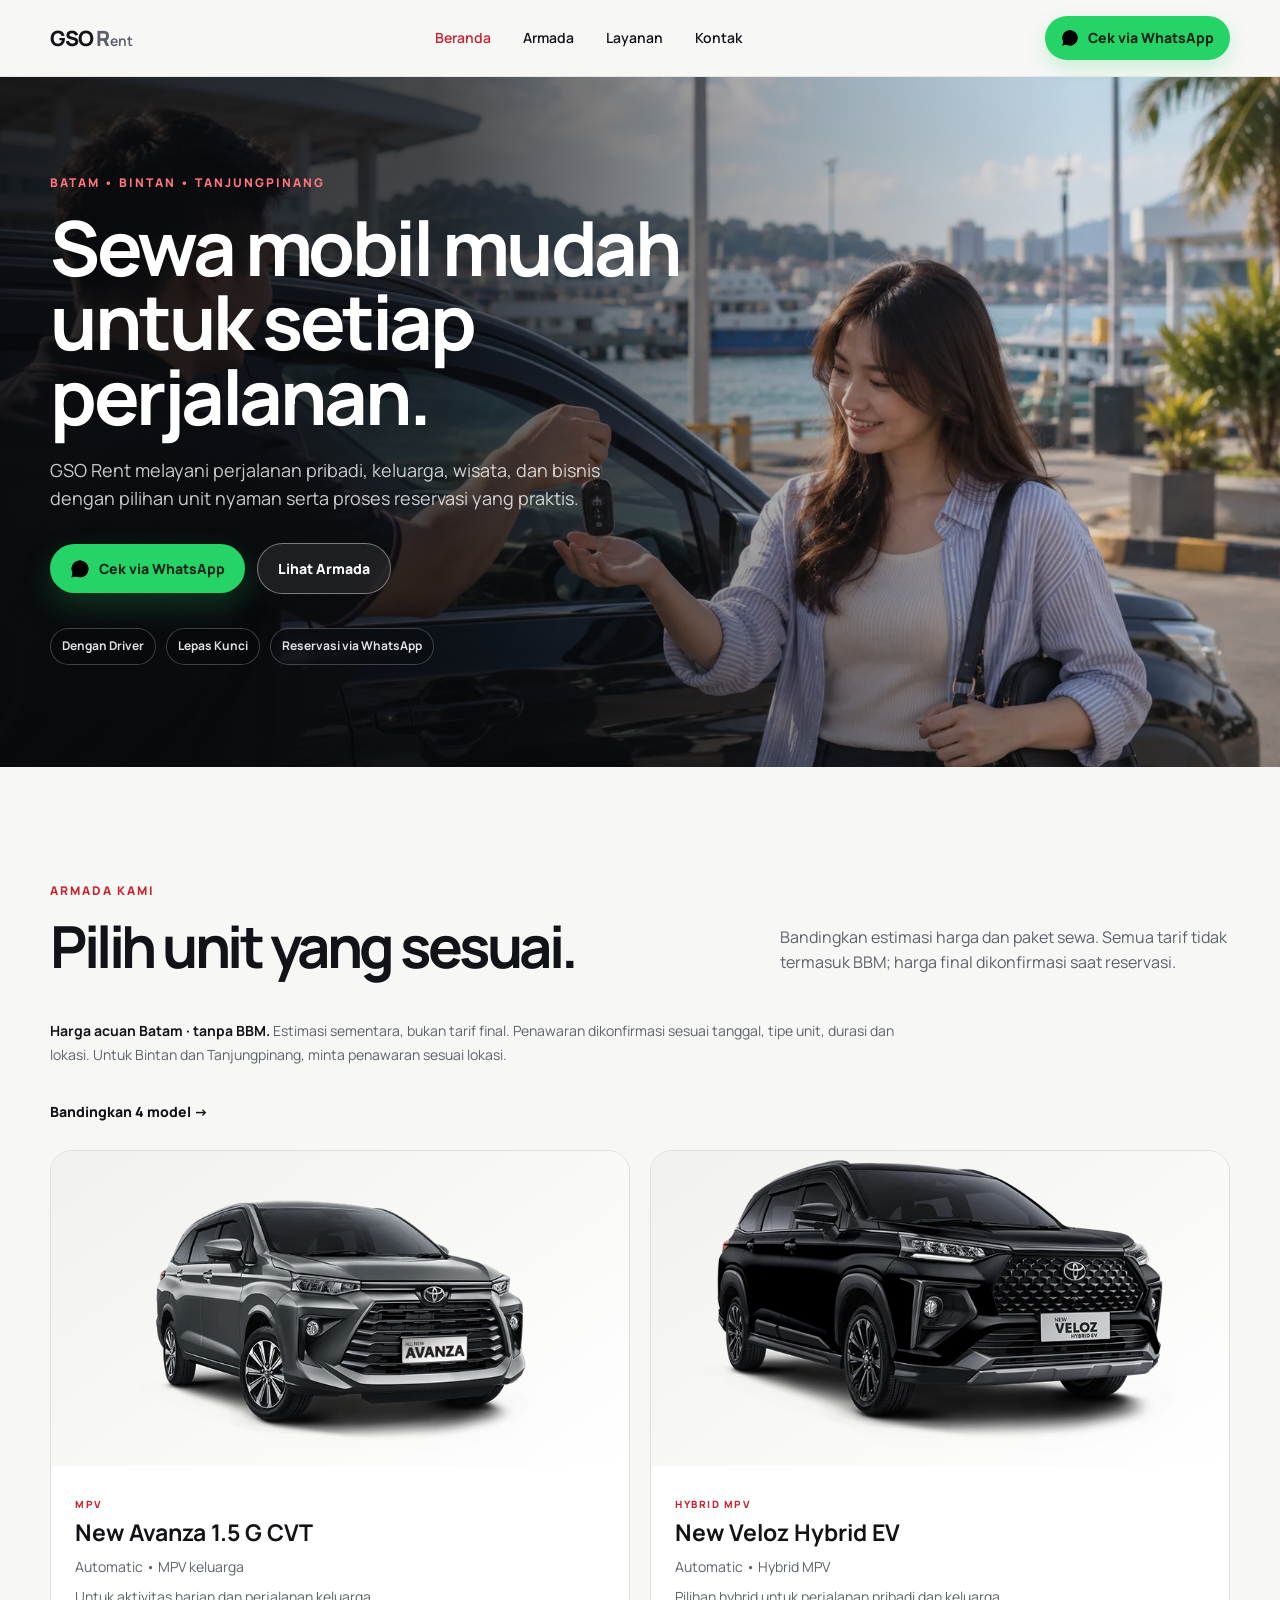
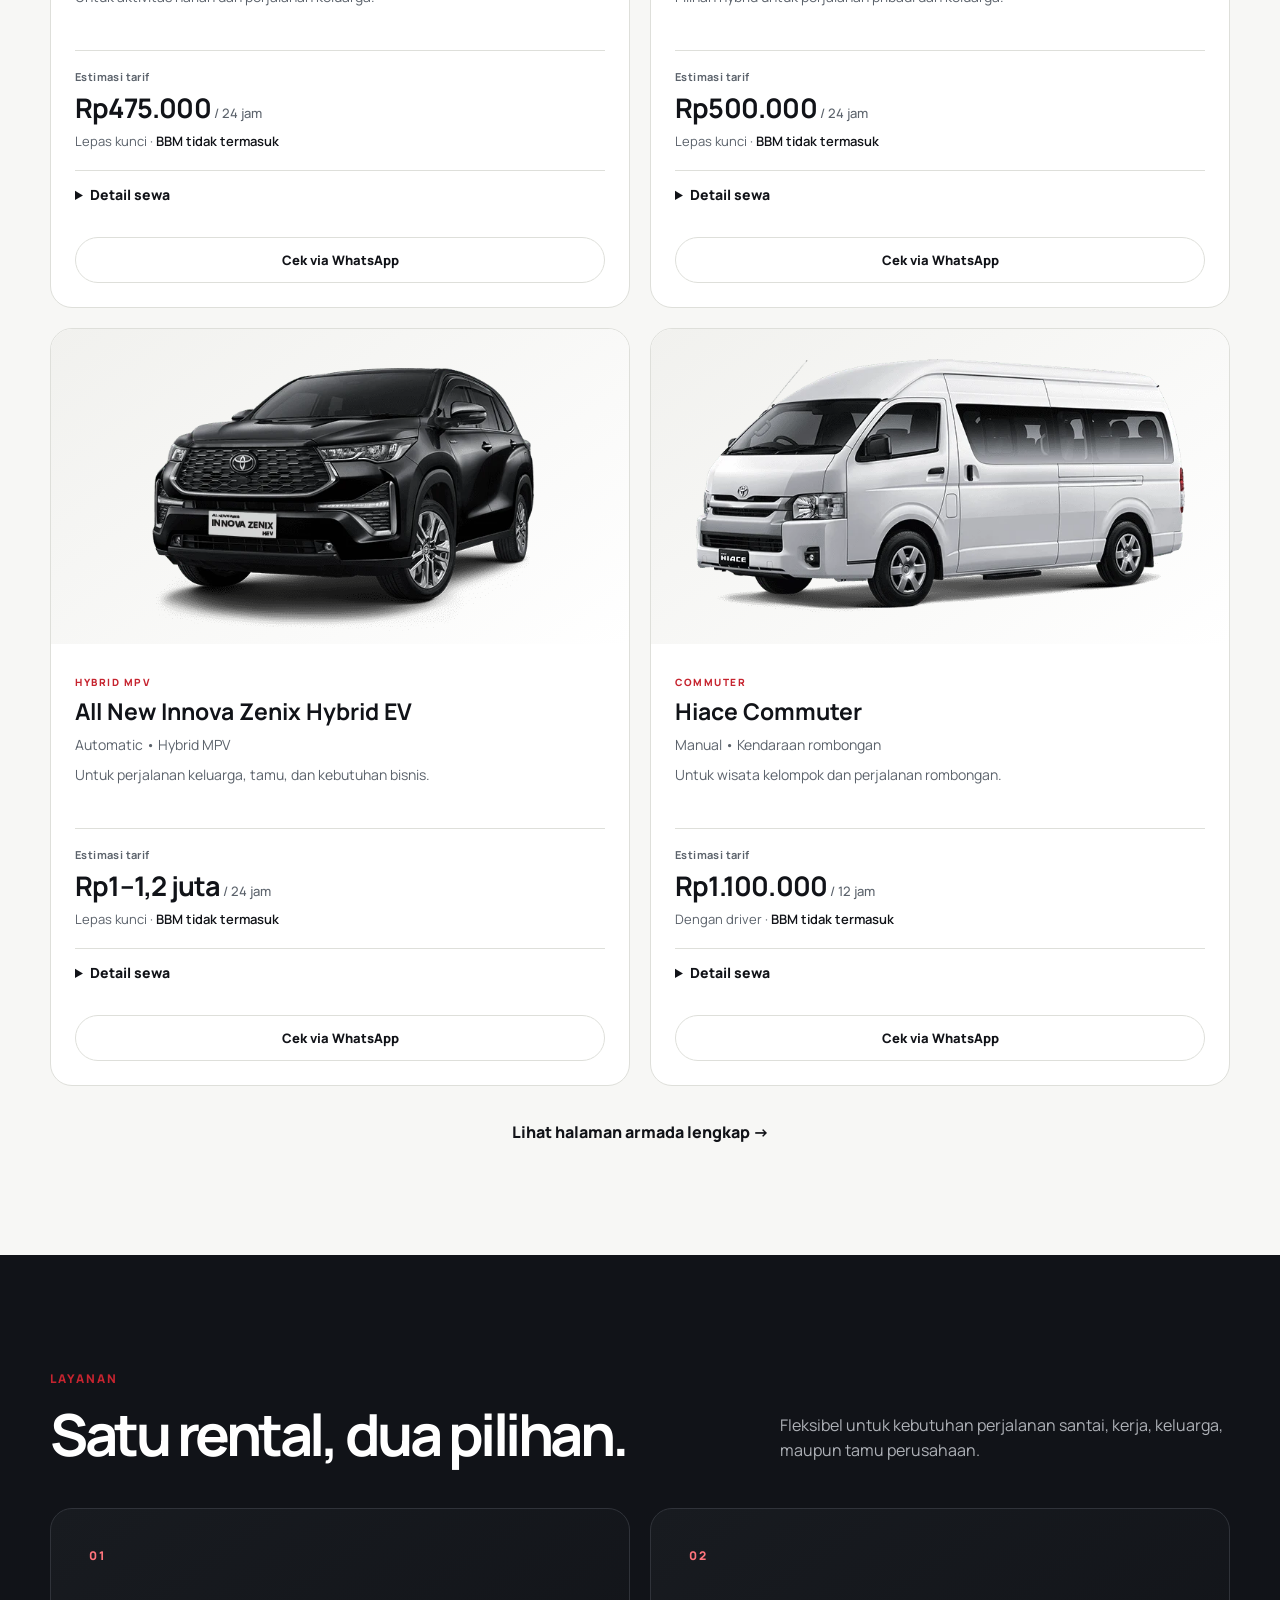
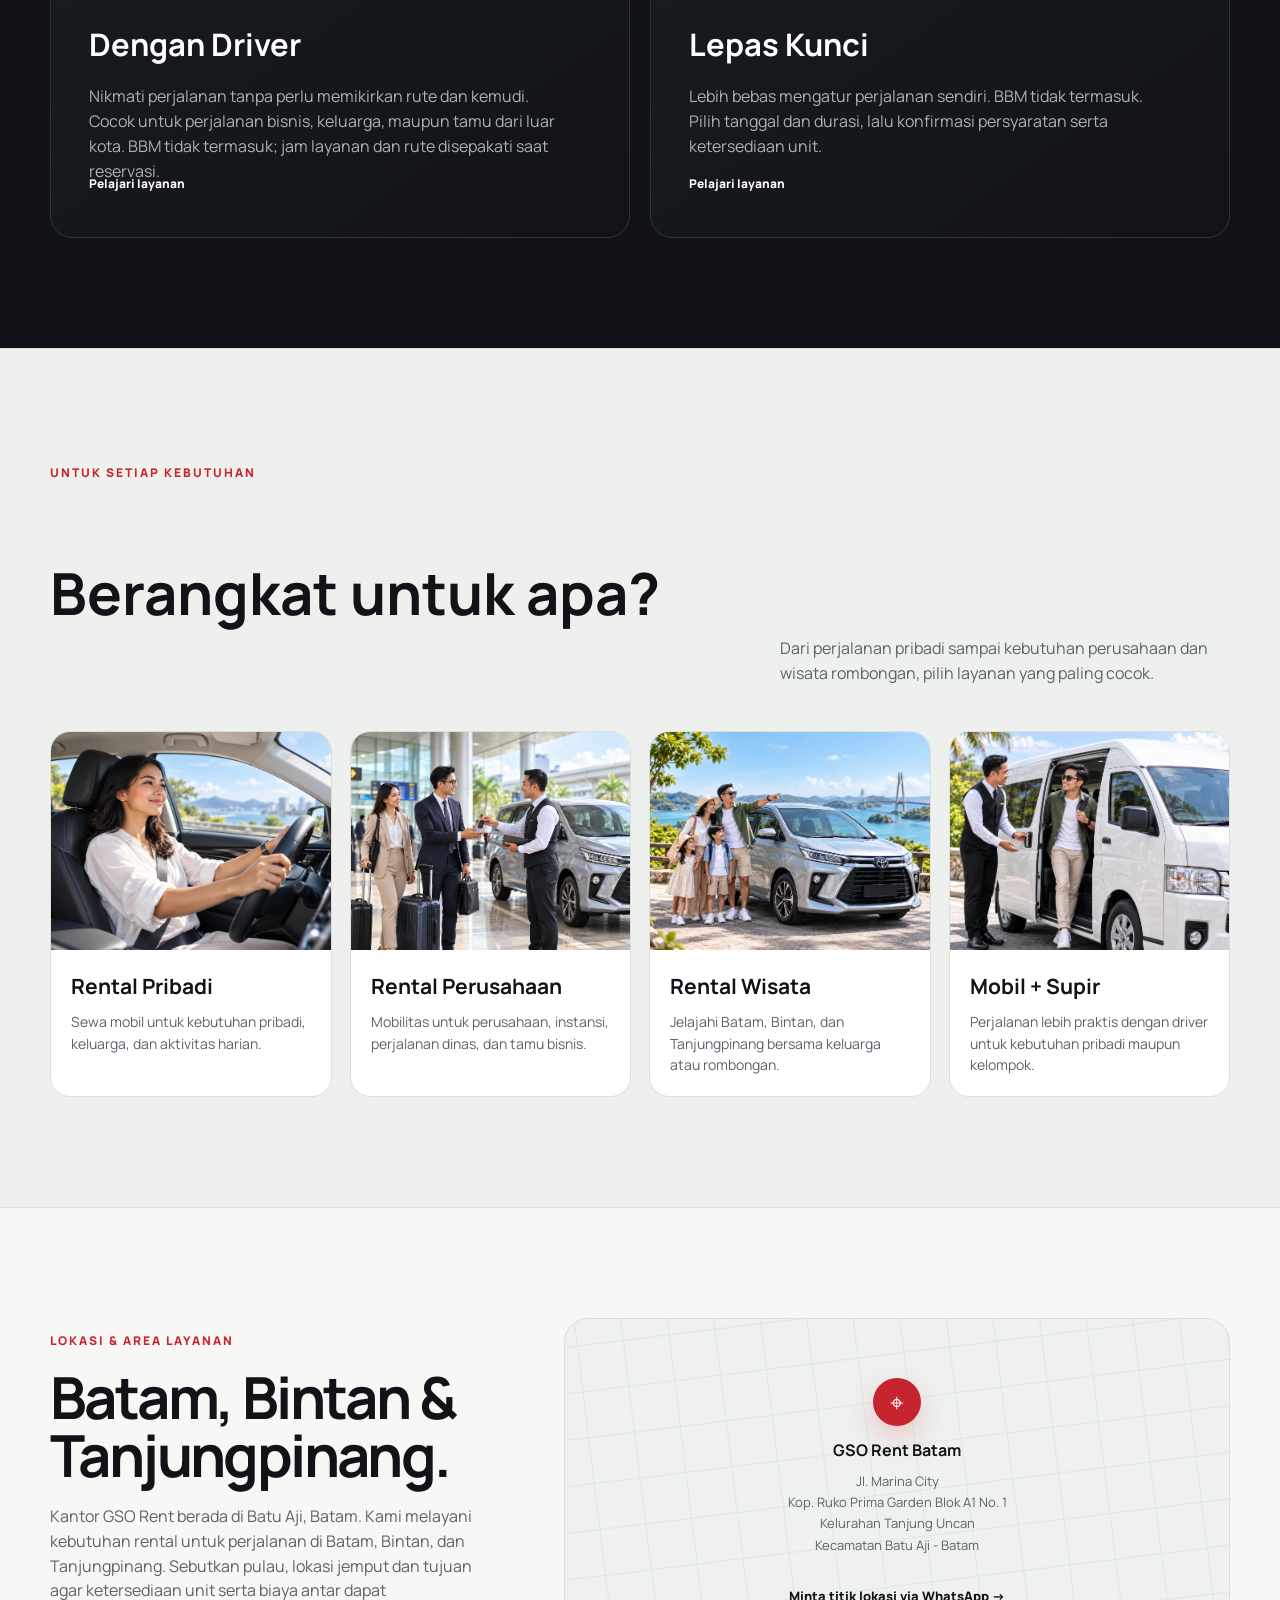
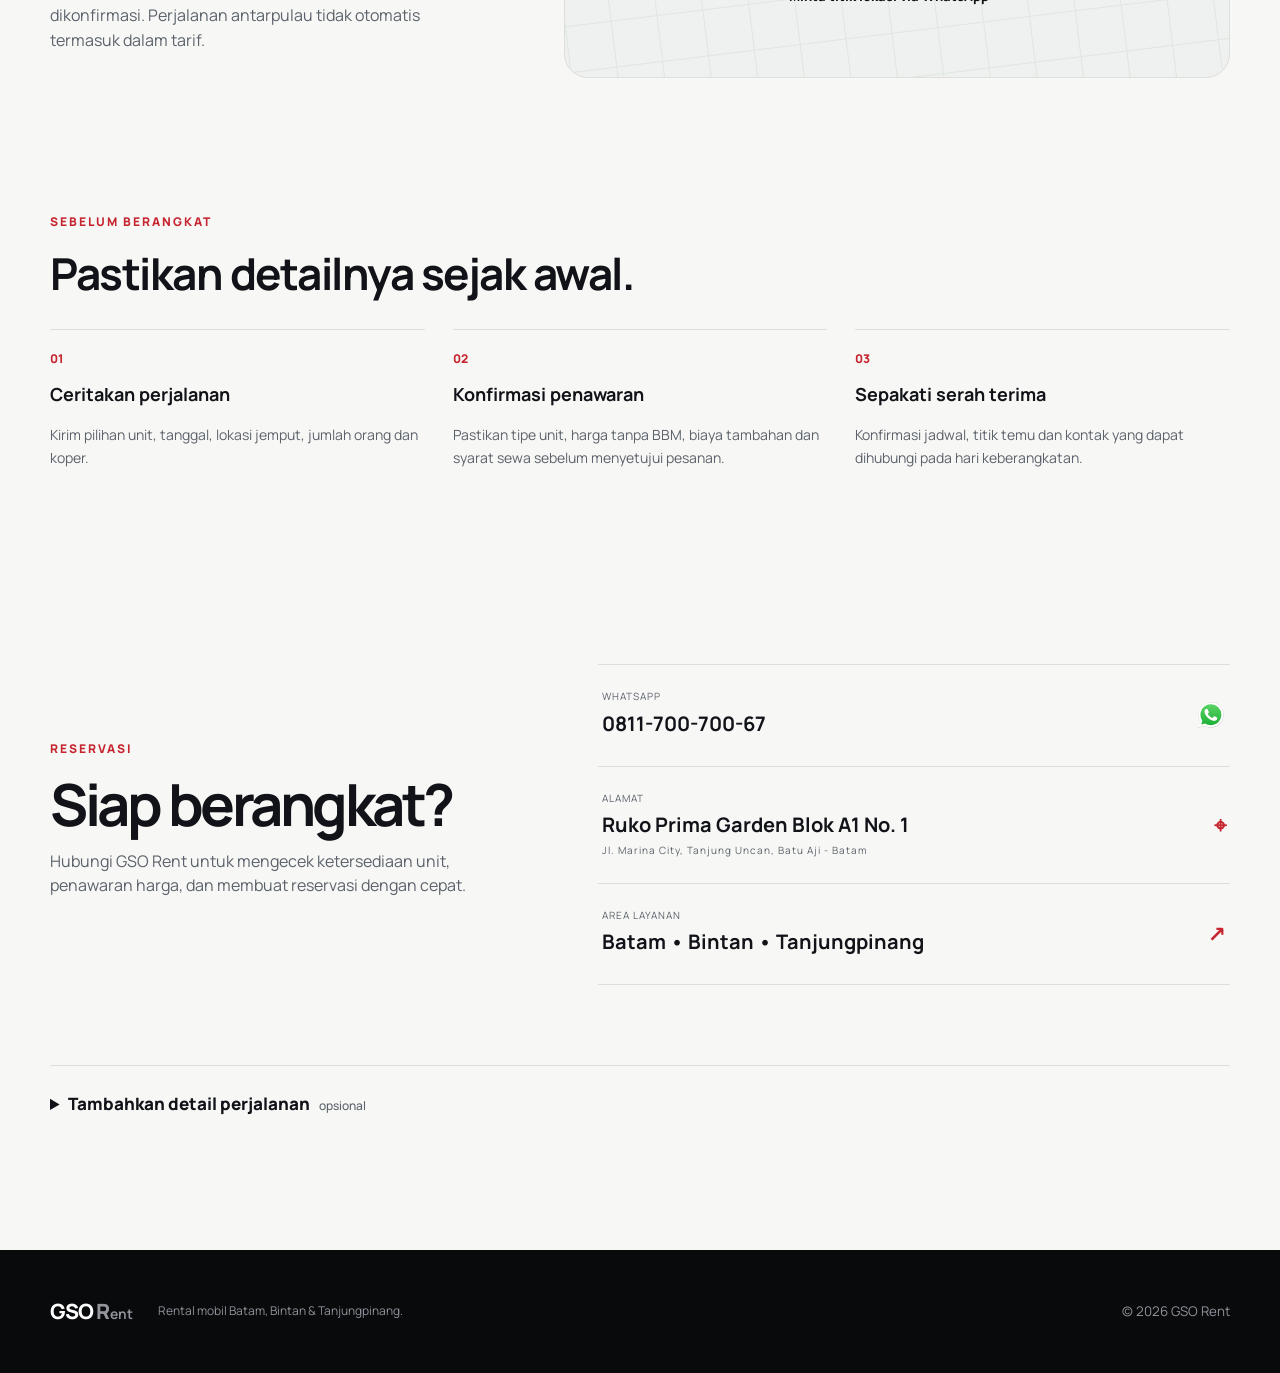
==== commit eca241d5: "Add files via upload" ====
--- a/index.html
+++ b/index.html
@@ -32,7 +32,7 @@
     "name":"GSO Rent",
     "url":"https://gsorental.com/",
     "description":"Rental mobil dengan driver atau lepas kunci di Batam, Bintan dan Tanjungpinang.",
-    "telephone":"+6281383552217",
+    "telephone":"+6281170070067",
     "image":"https://gsorental.com/assets/hero-handover.webp",
     "address":{
       "@type":"PostalAddress",
@@ -48,7 +48,7 @@
     ],
     "contactPoint":{
       "@type":"ContactPoint",
-      "telephone":"+6281383552217",
+      "telephone":"+6281170070067",
       "contactType":"customer service",
       "availableLanguage":["id"]
     }
@@ -75,7 +75,7 @@
         <button class="nav-toggle" type="button" aria-expanded="false" aria-controls="primary-nav" aria-label="Buka menu">
           <span></span><span></span><span></span>
         </button>
-        <a class="btn btn-small nav-cta" href="https://wa.me/6281383552217?text=Halo%20GSO%20Rent%2C%20saya%20ingin%20cek%20ketersediaan.%0AUnit%3A%20mohon%20rekomendasi%0ALayanan%3A%20driver%20%2F%20lepas%20kunci%0ATanggal%20%26%20durasi%3A%20%E2%80%A6%0ALokasi%20jemput%3A%20%E2%80%A6%0AJumlah%20orang%20%26%20koper%3A%20%E2%80%A6%0AMohon%20penawaran%20tanpa%20BBM." target="_blank" rel="noopener">
+        <a class="btn btn-small nav-cta" href="https://wa.me/6281170070067?text=Halo%20GSO%20Rent%2C%20saya%20ingin%20cek%20ketersediaan.%0AUnit%3A%20mohon%20rekomendasi%0ALayanan%3A%20driver%20%2F%20lepas%20kunci%0ATanggal%20%26%20durasi%3A%20%E2%80%A6%0ALokasi%20jemput%3A%20%E2%80%A6%0AJumlah%20orang%20%26%20koper%3A%20%E2%80%A6%0AMohon%20penawaran%20tanpa%20BBM." target="_blank" rel="noopener">
           <img src="assets/whatsapp.svg" width="18" height="18" alt="" aria-hidden="true"> Cek via WhatsApp
         </a>
       </div>
@@ -92,7 +92,7 @@
           <h1>Sewa mobil mudah<br><em>untuk setiap perjalanan.</em></h1>
           <p>GSO Rent melayani perjalanan pribadi, keluarga, wisata, dan bisnis dengan pilihan unit nyaman serta proses reservasi yang praktis.</p>
           <div class="hero-actions">
-            <a class="btn btn-primary" href="https://wa.me/6281383552217?text=Halo%20GSO%20Rent%2C%20saya%20ingin%20cek%20ketersediaan.%0AUnit%3A%20mohon%20rekomendasi%0ALayanan%3A%20driver%20%2F%20lepas%20kunci%0ATanggal%20%26%20durasi%3A%20%E2%80%A6%0ALokasi%20jemput%3A%20%E2%80%A6%0AJumlah%20orang%20%26%20koper%3A%20%E2%80%A6%0AMohon%20penawaran%20tanpa%20BBM." target="_blank" rel="noopener"><img src="assets/whatsapp.svg" width="20" height="20" alt="" aria-hidden="true"> Cek via WhatsApp</a>
+            <a class="btn btn-primary" href="https://wa.me/6281170070067?text=Halo%20GSO%20Rent%2C%20saya%20ingin%20cek%20ketersediaan.%0AUnit%3A%20mohon%20rekomendasi%0ALayanan%3A%20driver%20%2F%20lepas%20kunci%0ATanggal%20%26%20durasi%3A%20%E2%80%A6%0ALokasi%20jemput%3A%20%E2%80%A6%0AJumlah%20orang%20%26%20koper%3A%20%E2%80%A6%0AMohon%20penawaran%20tanpa%20BBM." target="_blank" rel="noopener"><img src="assets/whatsapp.svg" width="20" height="20" alt="" aria-hidden="true"> Cek via WhatsApp</a>
             <a class="btn btn-ghost" href="/armada/">Lihat Armada</a>
           </div>
           <div class="hero-meta"><span>Dengan Driver</span><span>Lepas Kunci</span><span>Reservasi via WhatsApp</span></div>
@@ -105,7 +105,7 @@
         <div><span class="eyebrow">ARMADA KAMI</span><h2>Pilih unit yang sesuai.</h2></div>
         <p>Bandingkan estimasi harga dan paket sewa. Semua tarif tidak termasuk BBM; harga final dikonfirmasi saat reservasi.</p>
       </div>
-      <p class="pricing-notice"><strong>Harga acuan Batam · tanpa BBM.</strong> Estimasi sementara, bukan tarif final. Penawaran dikonfirmasi sesuai tanggal, tipe unit, durasi dan lokasi. Untuk Bintan dan Tanjungpinang, minta penawaran sesuai lokasi.</p><a class="fleet-browse text-link" href="/armada/#semua-armada">Bandingkan 4 model →</a><div class="fleet-grid"><article class="car-card reveal" data-tags="mpv" data-car="avanza"><div class="car-img"><img src="/assets/avanza.webp" width="688" height="408" alt="New Avanza 1.5 G CVT" loading="lazy" decoding="async"></div><div class="car-info"><div class="car-heading"><span>MPV</span><h3>New Avanza 1.5 G CVT</h3><p>Automatic • MPV keluarga</p><p class="car-purpose">Untuk aktivitas harian dan perjalanan keluarga.</p></div><div class="rental-price"><small>Estimasi tarif</small><strong>Rp475.000<small> / 24 jam</small></strong><p>Lepas kunci · <b>BBM tidak termasuk</b></p></div><details class="rental-details"><summary>Detail sewa</summary><div><p>Sampaikan jumlah orang dan koper agar susunan kursi dapat disesuaikan dengan kebutuhan.</p><p><strong>Bulanan:</strong> Rp7.500.000 · lepas kunci, tanpa BBM.</p><p>Paket dengan driver ditawarkan terpisah.</p><p>Biaya antar, parkir, tol, makan driver, lembur, deposit dan batas kilometer perlu dikonfirmasi dalam penawaran.</p></div></details><a class="mini-cta" href="https://wa.me/6281383552217?text=Halo%20GSO%20Rent%2C%20saya%20ingin%20cek%20ketersediaan.%0AUnit%3A%20New%20Avanza%201.5%20G%20CVT%0ALayanan%3A%20Lepas%20kunci%0ATanggal%20%26%20durasi%3A%20%E2%80%A6%0ALokasi%20jemput%3A%20%E2%80%A6%0AJumlah%20orang%20%26%20koper%3A%20%E2%80%A6%0AMohon%20penawaran%20tanpa%20BBM." target="_blank" rel="noopener" aria-label="Cek New Avanza 1.5 G CVT via WhatsApp">Cek via WhatsApp</a></div></article><article class="car-card reveal" data-tags="mpv hybrid" data-car="veloz"><div class="car-img"><img src="/assets/veloz.webp" width="688" height="408" alt="New Veloz Hybrid EV" loading="lazy" decoding="async"></div><div class="car-info"><div class="car-heading"><span>HYBRID MPV</span><h3>New Veloz Hybrid EV</h3><p>Automatic • Hybrid MPV</p><p class="car-purpose">Pilihan hybrid untuk perjalanan pribadi dan keluarga.</p></div><div class="rental-price"><small>Estimasi tarif</small><strong>Rp500.000<small> / 24 jam</small></strong><p>Lepas kunci · <b>BBM tidak termasuk</b></p></div><details class="rental-details"><summary>Detail sewa</summary><div><p>Sampaikan jumlah orang dan koper. Tipe serta unit yang tersedia dikonfirmasi saat pemesanan.</p><p><strong>Bulanan:</strong> Rp8.500.000 · lepas kunci, tanpa BBM.</p><p>Paket dengan driver ditawarkan terpisah.</p><p>Biaya antar, parkir, tol, makan driver, lembur, deposit dan batas kilometer perlu dikonfirmasi dalam penawaran.</p></div></details><a class="mini-cta" href="https://wa.me/6281383552217?text=Halo%20GSO%20Rent%2C%20saya%20ingin%20cek%20ketersediaan.%0AUnit%3A%20New%20Veloz%20Hybrid%20EV%0ALayanan%3A%20Lepas%20kunci%0ATanggal%20%26%20durasi%3A%20%E2%80%A6%0ALokasi%20jemput%3A%20%E2%80%A6%0AJumlah%20orang%20%26%20koper%3A%20%E2%80%A6%0AMohon%20penawaran%20tanpa%20BBM." target="_blank" rel="noopener" aria-label="Cek New Veloz Hybrid EV via WhatsApp">Cek via WhatsApp</a></div></article><article class="car-card reveal" data-tags="mpv hybrid" data-car="zenix"><div class="car-img"><img src="/assets/zenix.webp" width="688" height="408" alt="All New Innova Zenix Hybrid EV" loading="lazy" decoding="async"></div><div class="car-info"><div class="car-heading"><span>HYBRID MPV</span><h3>All New Innova Zenix Hybrid EV</h3><p>Automatic • Hybrid MPV</p><p class="car-purpose">Untuk perjalanan keluarga, tamu, dan kebutuhan bisnis.</p></div><div class="rental-price"><small>Estimasi tarif</small><strong>Rp1–1,2 juta<small> / 24 jam</small></strong><p>Lepas kunci · <b>BBM tidak termasuk</b></p></div><details class="rental-details"><summary>Detail sewa</summary><div><p>Estimasi berbeda menurut tipe V atau Q. Konfirmasi tipe, susunan kursi dan ruang koper sebelum memilih unit.</p><p><strong>Bulanan:</strong> Rp17–18 juta · lepas kunci, tanpa BBM.</p><p>Paket dengan driver ditawarkan terpisah.</p><p>Biaya antar, parkir, tol, makan driver, lembur, deposit dan batas kilometer perlu dikonfirmasi dalam penawaran.</p></div></details><a class="mini-cta" href="https://wa.me/6281383552217?text=Halo%20GSO%20Rent%2C%20saya%20ingin%20cek%20ketersediaan.%0AUnit%3A%20All%20New%20Innova%20Zenix%20Hybrid%20EV%0ALayanan%3A%20Lepas%20kunci%0ATanggal%20%26%20durasi%3A%20%E2%80%A6%0ALokasi%20jemput%3A%20%E2%80%A6%0AJumlah%20orang%20%26%20koper%3A%20%E2%80%A6%0AMohon%20penawaran%20tanpa%20BBM." target="_blank" rel="noopener" aria-label="Cek All New Innova Zenix Hybrid EV via WhatsApp">Cek via WhatsApp</a></div></article><article class="car-card reveal" data-tags="commuter" data-car="hiace"><div class="car-img"><img src="/assets/hiace.webp" width="688" height="408" alt="Hiace Commuter" loading="lazy" decoding="async"></div><div class="car-info"><div class="car-heading"><span>COMMUTER</span><h3>Hiace Commuter</h3><p>Manual • Kendaraan rombongan</p><p class="car-purpose">Untuk wisata kelompok dan perjalanan rombongan.</p></div><div class="rental-price"><small>Estimasi tarif</small><strong>Rp1.100.000<small> / 12 jam</small></strong><p>Dengan driver · <b>BBM tidak termasuk</b></p></div><details class="rental-details"><summary>Detail sewa</summary><div><p>Sampaikan jumlah seluruh penumpang dan ukuran koper agar kapasitas unit dapat dikonfirmasi.</p><p><strong>Bulanan:</strong> Minta penawaran sesuai rute dan hari kerja.</p><p>Estimasi untuk rute Batam yang disepakati. Kontrak bulanan sesuai kebutuhan.</p><p>Biaya antar, parkir, tol, makan driver, lembur, deposit dan batas kilometer perlu dikonfirmasi dalam penawaran.</p></div></details><a class="mini-cta" href="https://wa.me/6281383552217?text=Halo%20GSO%20Rent%2C%20saya%20ingin%20cek%20ketersediaan.%0AUnit%3A%20Hiace%20Commuter%0ALayanan%3A%20Dengan%20driver%0ATanggal%20%26%20durasi%3A%20%E2%80%A6%0ALokasi%20jemput%3A%20%E2%80%A6%0AJumlah%20orang%20%26%20koper%3A%20%E2%80%A6%0AMohon%20penawaran%20tanpa%20BBM." target="_blank" rel="noopener" aria-label="Cek Hiace Commuter via WhatsApp">Cek via WhatsApp</a></div></article></div>
+      <p class="pricing-notice"><strong>Harga acuan Batam · tanpa BBM.</strong> Estimasi sementara, bukan tarif final. Penawaran dikonfirmasi sesuai tanggal, tipe unit, durasi dan lokasi. Untuk Bintan dan Tanjungpinang, minta penawaran sesuai lokasi.</p><a class="fleet-browse text-link" href="/armada/#semua-armada">Bandingkan 4 model →</a><div class="fleet-grid"><article class="car-card reveal" data-tags="mpv" data-car="avanza"><div class="car-img"><img src="/assets/avanza.webp" width="688" height="408" alt="New Avanza 1.5 G CVT" loading="lazy" decoding="async"></div><div class="car-info"><div class="car-heading"><span>MPV</span><h3>New Avanza 1.5 G CVT</h3><p>Automatic • MPV keluarga</p><p class="car-purpose">Untuk aktivitas harian dan perjalanan keluarga.</p></div><div class="rental-price"><small>Estimasi tarif</small><strong>Rp475.000<small> / 24 jam</small></strong><p>Lepas kunci · <b>BBM tidak termasuk</b></p></div><details class="rental-details"><summary>Detail sewa</summary><div><p>Sampaikan jumlah orang dan koper agar susunan kursi dapat disesuaikan dengan kebutuhan.</p><p><strong>Bulanan:</strong> Rp7.500.000 · lepas kunci, tanpa BBM.</p><p>Paket dengan driver ditawarkan terpisah.</p><p>Biaya antar, parkir, tol, makan driver, lembur, deposit dan batas kilometer perlu dikonfirmasi dalam penawaran.</p></div></details><a class="mini-cta" href="https://wa.me/6281170070067?text=Halo%20GSO%20Rent%2C%20saya%20ingin%20cek%20ketersediaan.%0AUnit%3A%20New%20Avanza%201.5%20G%20CVT%0ALayanan%3A%20Lepas%20kunci%0ATanggal%20%26%20durasi%3A%20%E2%80%A6%0ALokasi%20jemput%3A%20%E2%80%A6%0AJumlah%20orang%20%26%20koper%3A%20%E2%80%A6%0AMohon%20penawaran%20tanpa%20BBM." target="_blank" rel="noopener" aria-label="Cek New Avanza 1.5 G CVT via WhatsApp">Cek via WhatsApp</a></div></article><article class="car-card reveal" data-tags="mpv hybrid" data-car="veloz"><div class="car-img"><img src="/assets/veloz.webp" width="688" height="408" alt="New Veloz Hybrid EV" loading="lazy" decoding="async"></div><div class="car-info"><div class="car-heading"><span>HYBRID MPV</span><h3>New Veloz Hybrid EV</h3><p>Automatic • Hybrid MPV</p><p class="car-purpose">Pilihan hybrid untuk perjalanan pribadi dan keluarga.</p></div><div class="rental-price"><small>Estimasi tarif</small><strong>Rp500.000<small> / 24 jam</small></strong><p>Lepas kunci · <b>BBM tidak termasuk</b></p></div><details class="rental-details"><summary>Detail sewa</summary><div><p>Sampaikan jumlah orang dan koper. Tipe serta unit yang tersedia dikonfirmasi saat pemesanan.</p><p><strong>Bulanan:</strong> Rp8.500.000 · lepas kunci, tanpa BBM.</p><p>Paket dengan driver ditawarkan terpisah.</p><p>Biaya antar, parkir, tol, makan driver, lembur, deposit dan batas kilometer perlu dikonfirmasi dalam penawaran.</p></div></details><a class="mini-cta" href="https://wa.me/6281170070067?text=Halo%20GSO%20Rent%2C%20saya%20ingin%20cek%20ketersediaan.%0AUnit%3A%20New%20Veloz%20Hybrid%20EV%0ALayanan%3A%20Lepas%20kunci%0ATanggal%20%26%20durasi%3A%20%E2%80%A6%0ALokasi%20jemput%3A%20%E2%80%A6%0AJumlah%20orang%20%26%20koper%3A%20%E2%80%A6%0AMohon%20penawaran%20tanpa%20BBM." target="_blank" rel="noopener" aria-label="Cek New Veloz Hybrid EV via WhatsApp">Cek via WhatsApp</a></div></article><article class="car-card reveal" data-tags="mpv hybrid" data-car="zenix"><div class="car-img"><img src="/assets/zenix.webp" width="688" height="408" alt="All New Innova Zenix Hybrid EV" loading="lazy" decoding="async"></div><div class="car-info"><div class="car-heading"><span>HYBRID MPV</span><h3>All New Innova Zenix Hybrid EV</h3><p>Automatic • Hybrid MPV</p><p class="car-purpose">Untuk perjalanan keluarga, tamu, dan kebutuhan bisnis.</p></div><div class="rental-price"><small>Estimasi tarif</small><strong>Rp1–1,2 juta<small> / 24 jam</small></strong><p>Lepas kunci · <b>BBM tidak termasuk</b></p></div><details class="rental-details"><summary>Detail sewa</summary><div><p>Estimasi berbeda menurut tipe V atau Q. Konfirmasi tipe, susunan kursi dan ruang koper sebelum memilih unit.</p><p><strong>Bulanan:</strong> Rp17–18 juta · lepas kunci, tanpa BBM.</p><p>Paket dengan driver ditawarkan terpisah.</p><p>Biaya antar, parkir, tol, makan driver, lembur, deposit dan batas kilometer perlu dikonfirmasi dalam penawaran.</p></div></details><a class="mini-cta" href="https://wa.me/6281170070067?text=Halo%20GSO%20Rent%2C%20saya%20ingin%20cek%20ketersediaan.%0AUnit%3A%20All%20New%20Innova%20Zenix%20Hybrid%20EV%0ALayanan%3A%20Lepas%20kunci%0ATanggal%20%26%20durasi%3A%20%E2%80%A6%0ALokasi%20jemput%3A%20%E2%80%A6%0AJumlah%20orang%20%26%20koper%3A%20%E2%80%A6%0AMohon%20penawaran%20tanpa%20BBM." target="_blank" rel="noopener" aria-label="Cek All New Innova Zenix Hybrid EV via WhatsApp">Cek via WhatsApp</a></div></article><article class="car-card reveal" data-tags="commuter" data-car="hiace"><div class="car-img"><img src="/assets/hiace.webp" width="688" height="408" alt="Hiace Commuter" loading="lazy" decoding="async"></div><div class="car-info"><div class="car-heading"><span>COMMUTER</span><h3>Hiace Commuter</h3><p>Manual • Kendaraan rombongan</p><p class="car-purpose">Untuk wisata kelompok dan perjalanan rombongan.</p></div><div class="rental-price"><small>Estimasi tarif</small><strong>Rp1.100.000<small> / 12 jam</small></strong><p>Dengan driver · <b>BBM tidak termasuk</b></p></div><details class="rental-details"><summary>Detail sewa</summary><div><p>Sampaikan jumlah seluruh penumpang dan ukuran koper agar kapasitas unit dapat dikonfirmasi.</p><p><strong>Bulanan:</strong> Minta penawaran sesuai rute dan hari kerja.</p><p>Estimasi untuk rute Batam yang disepakati. Kontrak bulanan sesuai kebutuhan.</p><p>Biaya antar, parkir, tol, makan driver, lembur, deposit dan batas kilometer perlu dikonfirmasi dalam penawaran.</p></div></details><a class="mini-cta" href="https://wa.me/6281170070067?text=Halo%20GSO%20Rent%2C%20saya%20ingin%20cek%20ketersediaan.%0AUnit%3A%20Hiace%20Commuter%0ALayanan%3A%20Dengan%20driver%0ATanggal%20%26%20durasi%3A%20%E2%80%A6%0ALokasi%20jemput%3A%20%E2%80%A6%0AJumlah%20orang%20%26%20koper%3A%20%E2%80%A6%0AMohon%20penawaran%20tanpa%20BBM." target="_blank" rel="noopener" aria-label="Cek Hiace Commuter via WhatsApp">Cek via WhatsApp</a></div></article></div>
       <div class="center-actions reveal"><a class="text-link" href="/armada/">Lihat halaman armada lengkap →</a></div>
     </section>
 
@@ -139,7 +139,7 @@
 
     <section class="map-section container" id="lokasi">
       <div class="map-copy reveal"><span class="eyebrow">LOKASI & AREA LAYANAN</span><h2>Batam, Bintan & Tanjungpinang.</h2><p>Kantor GSO Rent berada di Batu Aji, Batam. Kami melayani kebutuhan rental untuk perjalanan di Batam, Bintan, dan Tanjungpinang. Sebutkan pulau, lokasi jemput dan tujuan agar ketersediaan unit serta biaya antar dapat dikonfirmasi. Perjalanan antarpulau tidak otomatis termasuk dalam tarif.</p></div>
-      <div class="map-placeholder reveal" aria-label="Alamat GSO Rent Batam"><div class="map-grid"></div><div class="map-pin">⌖</div><strong>GSO Rent Batam</strong><address>Jl. Marina City<br>Kop. Ruko Prima Garden Blok A1 No. 1<br>Kelurahan Tanjung Uncan<br>Kecamatan Batu Aji - Batam</address><a class="text-link office-pin" href="https://wa.me/6281383552217?text=Halo%20GSO%20Rent%2C%20saya%20ingin%20cek%20ketersediaan.%0AUnit%3A%20mohon%20rekomendasi%0ALayanan%3A%20driver%20%2F%20lepas%20kunci%0ATanggal%20%26%20durasi%3A%20%E2%80%A6%0ALokasi%20jemput%3A%20%E2%80%A6%0AJumlah%20orang%20%26%20koper%3A%20%E2%80%A6%0AMohon%20penawaran%20tanpa%20BBM." target="_blank" rel="noopener">Minta titik lokasi via WhatsApp →</a></div>
+      <div class="map-placeholder reveal" aria-label="Alamat GSO Rent Batam"><div class="map-grid"></div><div class="map-pin">⌖</div><strong>GSO Rent Batam</strong><address>Jl. Marina City<br>Kop. Ruko Prima Garden Blok A1 No. 1<br>Kelurahan Tanjung Uncan<br>Kecamatan Batu Aji - Batam</address><a class="text-link office-pin" href="https://wa.me/6281170070067?text=Halo%20GSO%20Rent%2C%20saya%20ingin%20cek%20ketersediaan.%0AUnit%3A%20mohon%20rekomendasi%0ALayanan%3A%20driver%20%2F%20lepas%20kunci%0ATanggal%20%26%20durasi%3A%20%E2%80%A6%0ALokasi%20jemput%3A%20%E2%80%A6%0AJumlah%20orang%20%26%20koper%3A%20%E2%80%A6%0AMohon%20penawaran%20tanpa%20BBM." target="_blank" rel="noopener">Minta titik lokasi via WhatsApp →</a></div>
     </section>
 
 <section class="booking-steps container" aria-labelledby="booking-title"><span class="eyebrow">SEBELUM BERANGKAT</span><h2 id="booking-title">Pastikan detailnya sejak awal.</h2><ol><li><strong>Ceritakan perjalanan</strong><p>Kirim pilihan unit, tanggal, lokasi jemput, jumlah orang dan koper.</p></li><li><strong>Konfirmasi penawaran</strong><p>Pastikan tipe unit, harga tanpa BBM, biaya tambahan dan syarat sewa sebelum menyetujui pesanan.</p></li><li><strong>Sepakati serah terima</strong><p>Konfirmasi jadwal, titik temu dan kontak yang dapat dihubungi pada hari keberangkatan.</p></li></ol></section>
@@ -147,7 +147,7 @@
       <div class="contact-copy reveal"><span class="eyebrow">RESERVASI</span><h2>Siap berangkat?</h2><p>Hubungi GSO Rent untuk mengecek ketersediaan unit, penawaran harga, dan membuat reservasi dengan cepat.</p></div>
 <details class="enquiry-details" id="enquiry-details" hidden><summary>Tambahkan detail perjalanan <small>opsional</small></summary><p>Isi yang sudah diketahui, lalu buka pesan di WhatsApp. Pesan belum dikirim sampai Anda mengirimkannya di WhatsApp.</p><form id="enquiry-form"><div class="enquiry-fields"><label>Unit<select name="unit"><option value="">Bantu saya memilih</option><option>New Avanza 1.5 G CVT</option><option>New Veloz Hybrid EV</option><option>All New Innova Zenix Hybrid EV</option><option>Hiace Commuter</option></select></label><label>Layanan<select name="service"><option value="">Belum ditentukan</option><option>Dengan driver</option><option>Lepas kunci</option></select></label><label>Tanggal dan durasi<input name="dates" maxlength="120" placeholder="Contoh: 20–22 September, 3 hari"></label><label>Lokasi jemput dan tujuan<input name="pickup" maxlength="180" placeholder="Contoh: Batam, hotel ke lokasi acara"></label><label>Jumlah orang dan koper<input name="passengers" maxlength="100" placeholder="Contoh: 4 orang, 2 koper"></label></div><p class="form-note">Semua paket tanpa BBM. Ketersediaan dan harga final dikonfirmasi melalui WhatsApp.</p><button class="btn btn-primary" type="submit">Buka pesan di WhatsApp</button></form></details>
       <div class="contact-panel reveal">
-        <a class="contact-row" href="https://wa.me/6281383552217?text=Halo%20GSO%20Rent%2C%20saya%20ingin%20cek%20ketersediaan.%0AUnit%3A%20mohon%20rekomendasi%0ALayanan%3A%20driver%20%2F%20lepas%20kunci%0ATanggal%20%26%20durasi%3A%20%E2%80%A6%0ALokasi%20jemput%3A%20%E2%80%A6%0AJumlah%20orang%20%26%20koper%3A%20%E2%80%A6%0AMohon%20penawaran%20tanpa%20BBM." target="_blank" rel="noopener"><span><small>WHATSAPP</small><strong>+62 813-8355-2217</strong></span><img class="contact-wa" src="assets/whatsapp.svg" width="30" height="30" alt="WhatsApp"></a>
+        <a class="contact-row" href="https://wa.me/6281170070067?text=Halo%20GSO%20Rent%2C%20saya%20ingin%20cek%20ketersediaan.%0AUnit%3A%20mohon%20rekomendasi%0ALayanan%3A%20driver%20%2F%20lepas%20kunci%0ATanggal%20%26%20durasi%3A%20%E2%80%A6%0ALokasi%20jemput%3A%20%E2%80%A6%0AJumlah%20orang%20%26%20koper%3A%20%E2%80%A6%0AMohon%20penawaran%20tanpa%20BBM." target="_blank" rel="noopener"><span><small>WHATSAPP</small><strong>0811-700-700-67</strong></span><img class="contact-wa" src="assets/whatsapp.svg" width="30" height="30" alt="WhatsApp"></a>
         
         <div class="contact-row"><span><small>ALAMAT</small><strong>Ruko Prima Garden Blok A1 No. 1</strong><em>Jl. Marina City, Tanjung Uncan, Batu Aji - Batam</em></span><b aria-hidden="true">⌖</b></div>
         <div class="contact-row"><span><small>AREA LAYANAN</small><strong>Batam • Bintan • Tanjungpinang</strong></span><b aria-hidden="true">↗</b></div>
